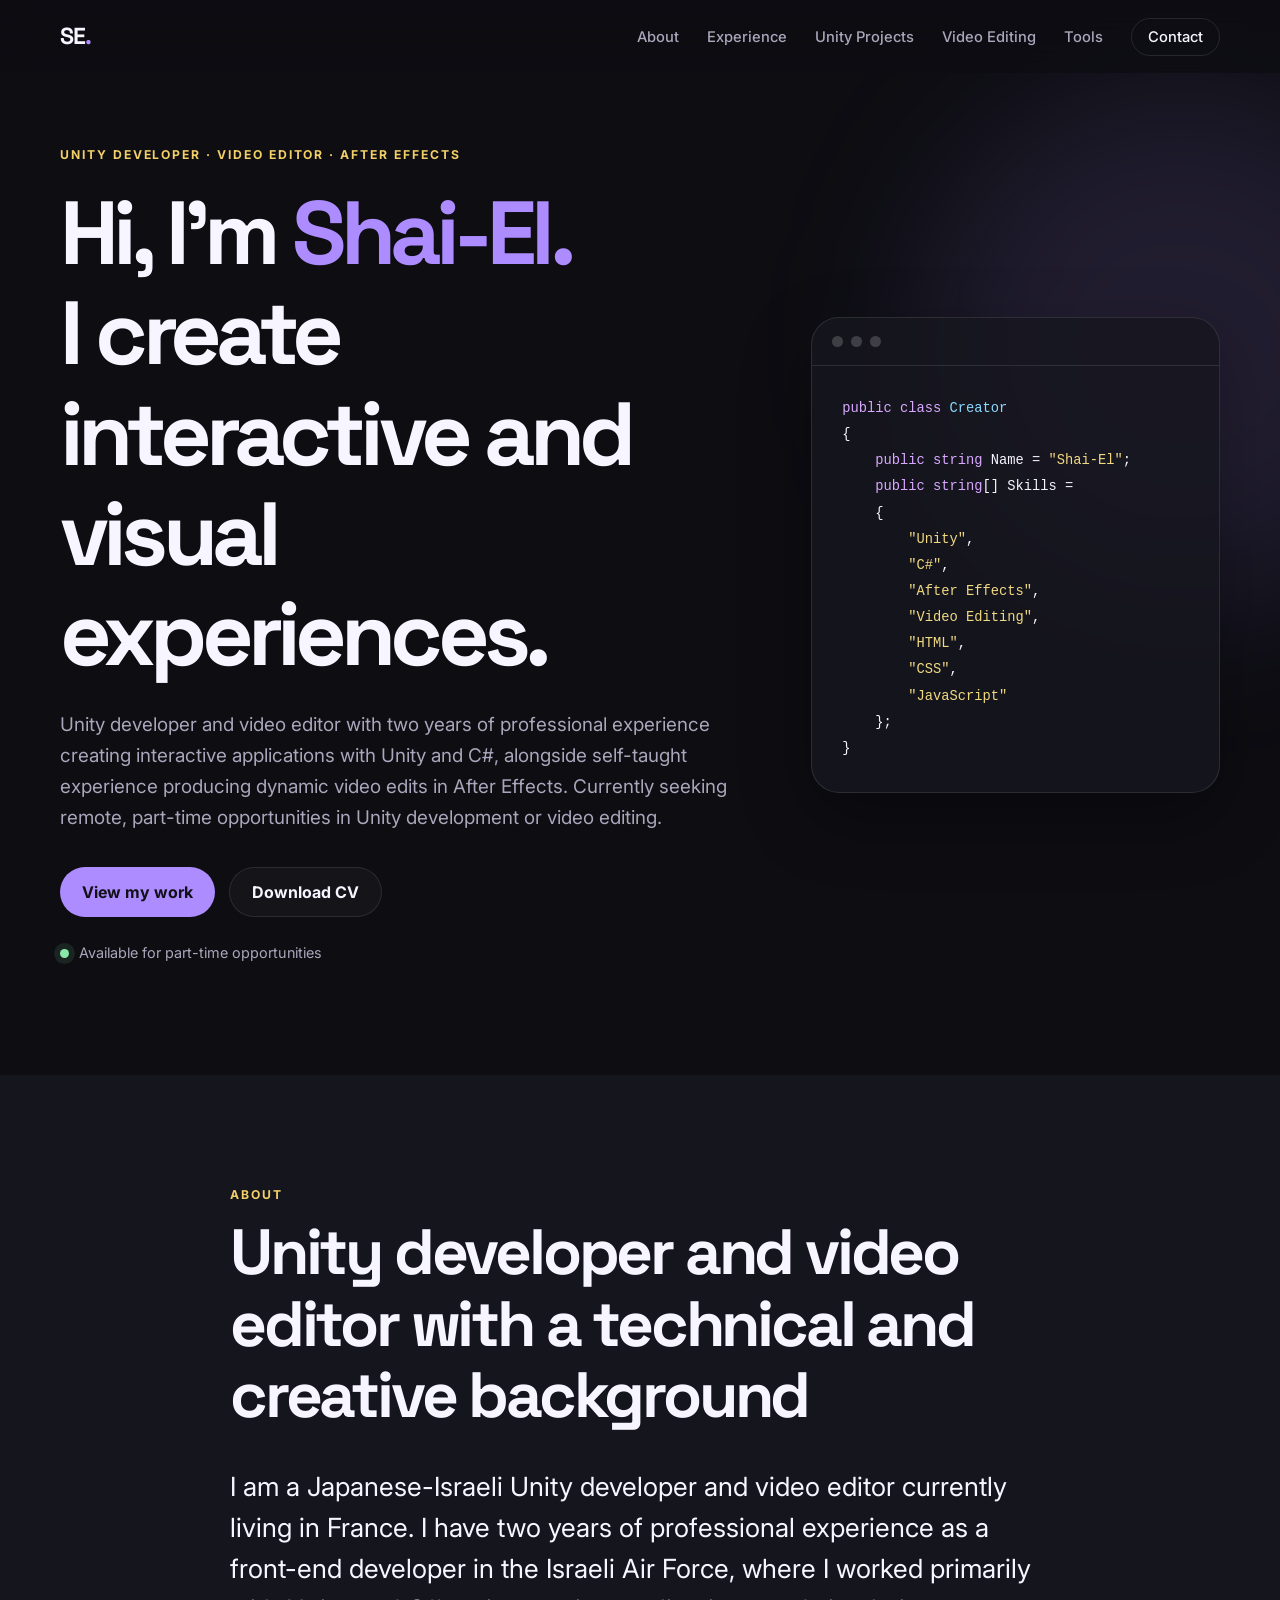
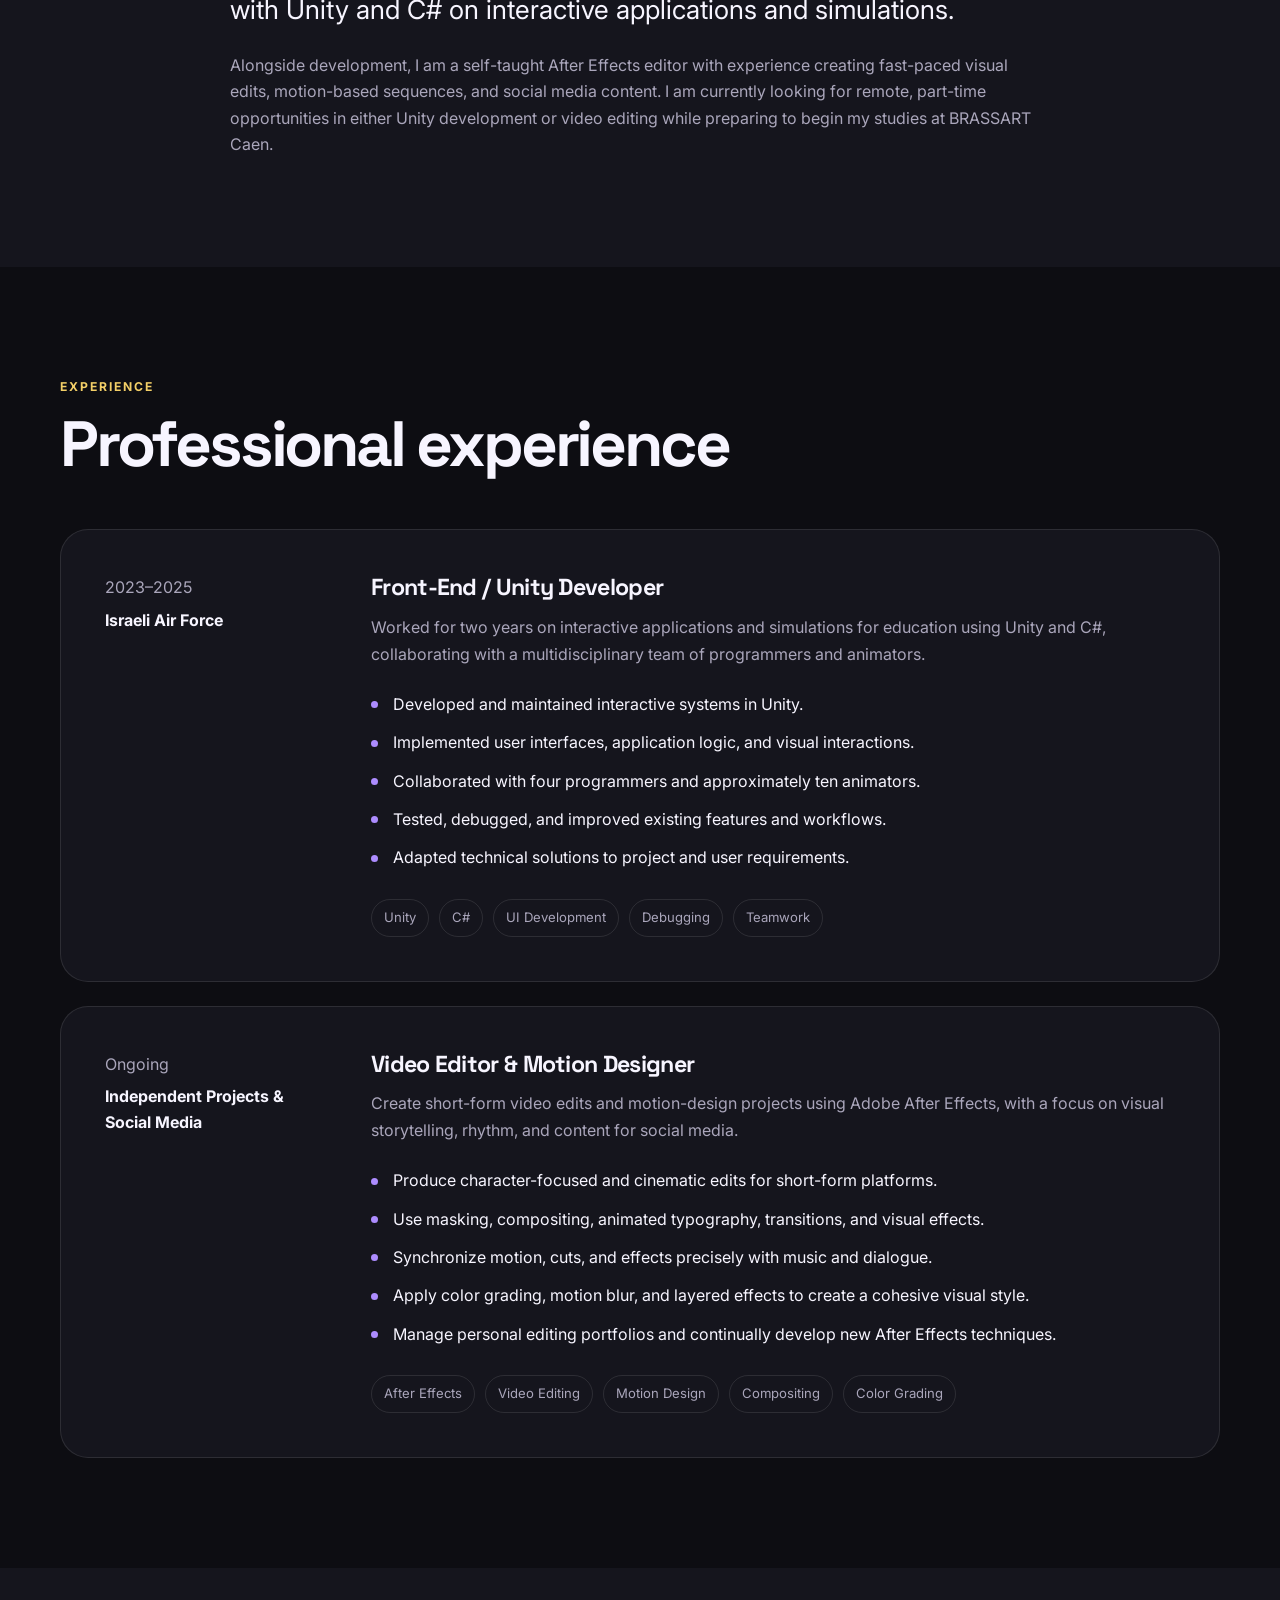
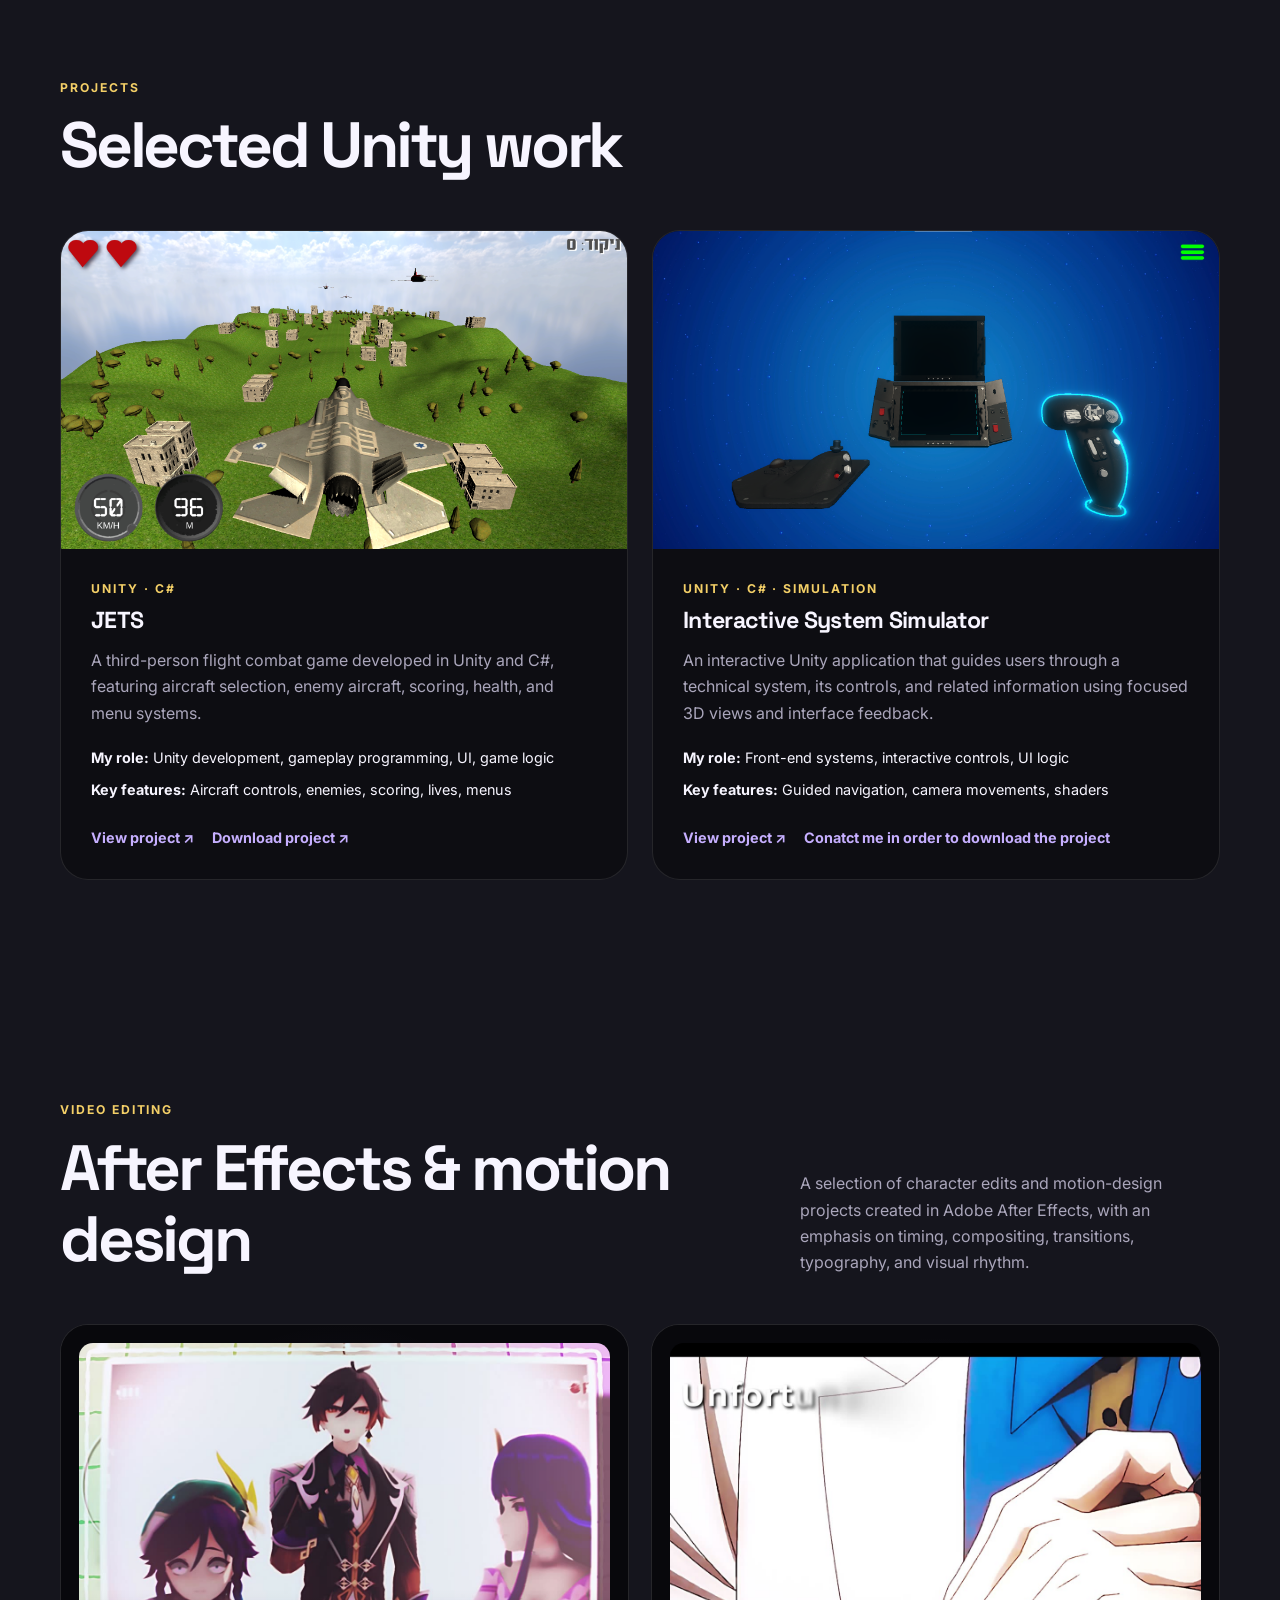
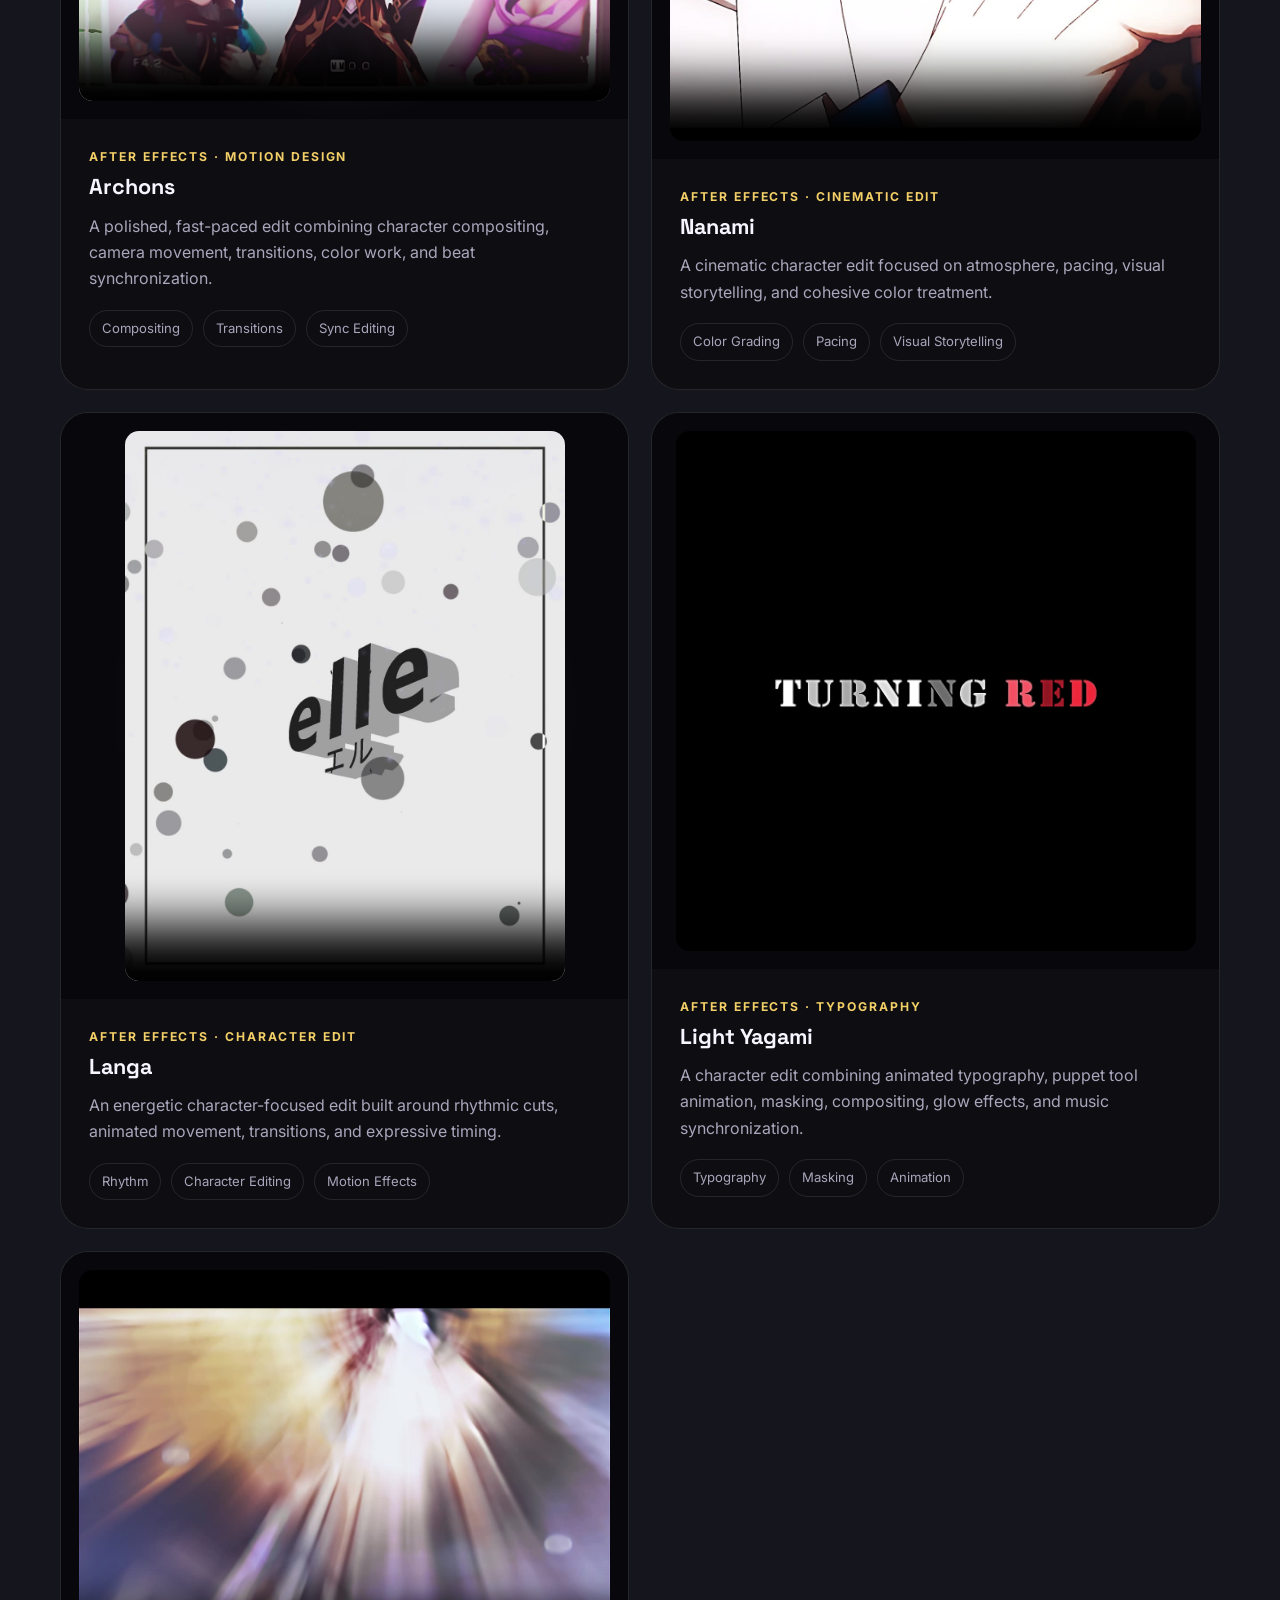
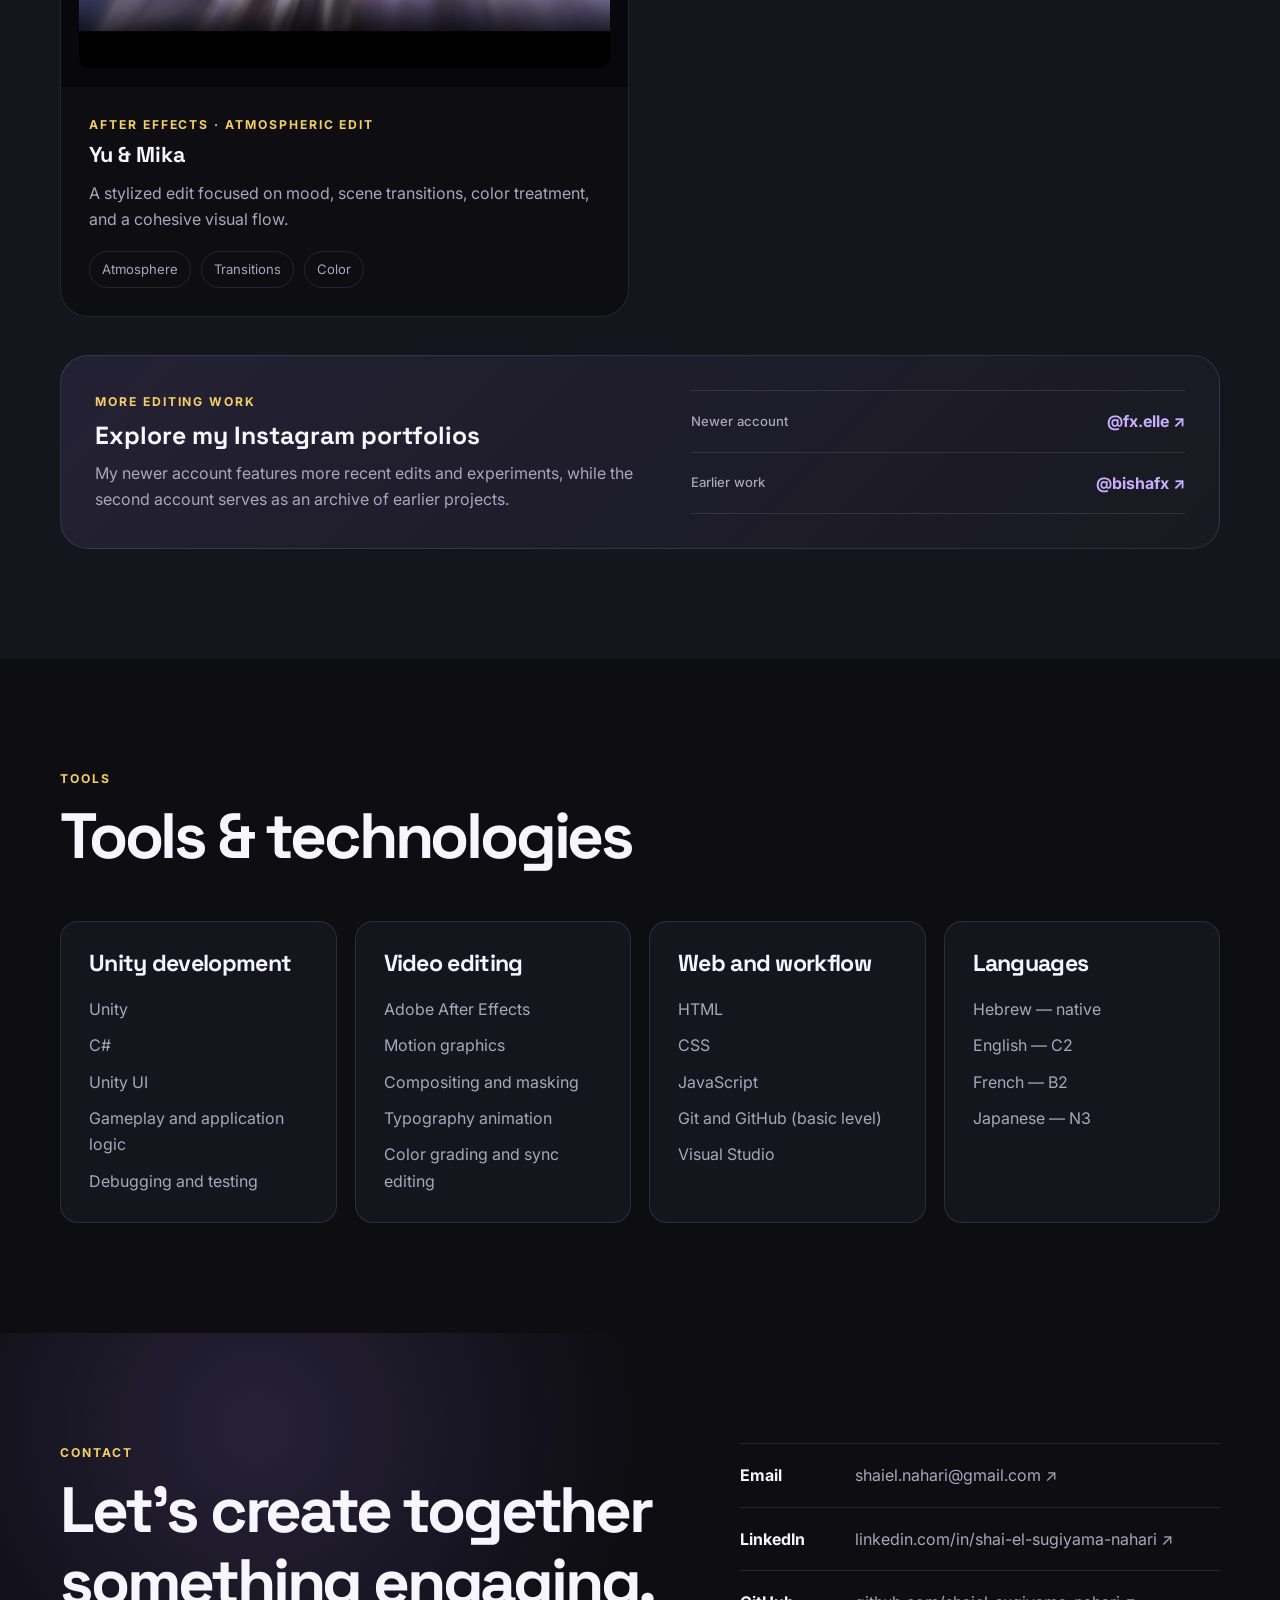
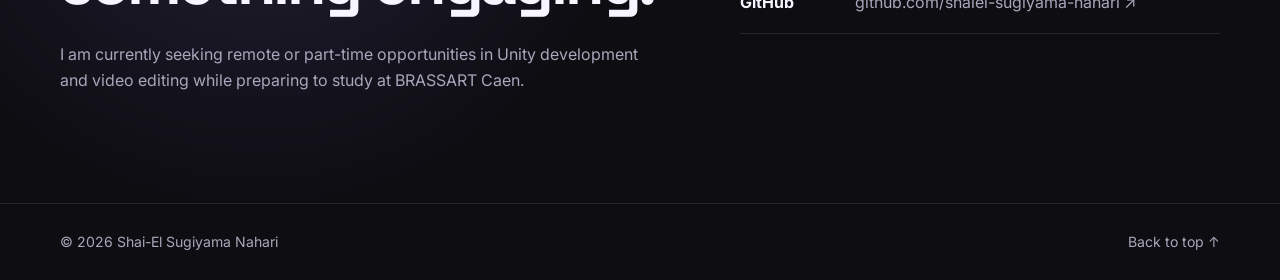
==== index.html @ b68bcffe "Fix simulator image path" ====
<!DOCTYPE html>
<html lang="en">
<head>
  <meta charset="UTF-8" />
  <meta name="viewport" content="width=device-width, initial-scale=1.0" />
  <meta
    name="description"
    content="Portfolio of Shai-El Sugiyama Nahari, a Unity developer and video editor creating interactive and visual digital experiences."
  />
  <title>Shai-El Sugiyama Nahari | Unity Developer & Video Editor</title>
  <link rel="preconnect" href="https://fonts.googleapis.com" />
  <link rel="preconnect" href="https://fonts.gstatic.com" crossorigin />
  <link
    href="https://fonts.googleapis.com/css2?family=Inter:wght@400;500;600;700&family=Space+Grotesk:wght@500;600;700&display=swap"
    rel="stylesheet"
  />
  <link rel="stylesheet" href="css/style.css" />
  <script defer src="js/script.js"></script>
</head>

<body>
  <header class="site-header">
    <nav class="navbar container" aria-label="Main navigation">
      <a class="logo" href="#home">SE<span>.</span></a>

      <button
        class="menu-toggle"
        type="button"
        aria-expanded="false"
        aria-controls="main-menu"
        aria-label="Open navigation menu"
      >
        <span></span>
        <span></span>
        <span></span>
      </button>

      <ul class="nav-links" id="main-menu">
        <li><a href="#about">About</a></li>
        <li><a href="#experience">Experience</a></li>
        <li><a href="#projects">Unity Projects</a></li>
        <li><a href="#video-editing">Video Editing</a></li>
        <li><a href="#skills">Tools</a></li>
        <li><a href="#contact" class="nav-cta">Contact</a></li>
      </ul>
    </nav>
  </header>

  <main>
    <section class="hero section" id="home">
      <div class="container hero-layout">
        <div class="hero-copy reveal">
          <p class="eyebrow">Unity Developer · Video Editor · After Effects</p>
          <h1>Hi, I’m <span>Shai-El.</span><br />I create interactive and visual experiences.</h1>
          <p class="hero-description">
            Unity developer and video editor with two years of professional experience creating
            interactive applications with Unity and C#, alongside self-taught experience producing
            dynamic video edits in After Effects. Currently seeking remote, part-time opportunities
            in Unity development or video editing.
          </p>

          <div class="hero-actions">
            <a class="button button-primary" href="#projects">View my work</a>
            <a class="button button-secondary" href="assets/documents/Shai-El_Sugiyama_Nahari_CV_Hybrid_Final (1).pdf" download>
              Download CV
            </a>
          </div>

          <div class="availability">
            <span class="availability-dot" aria-hidden="true"></span>
            Available for part-time opportunities
          </div>
        </div>

        <aside class="hero-card reveal" aria-label="Professional summary">
          <div class="code-window">
            <div class="window-bar">
              <span></span><span></span><span></span>
            </div>
            <pre><code><span class="code-keyword">public class</span> <span class="code-type">Creator</span>
{
    <span class="code-keyword">public string</span> Name = <span class="code-string">"Shai-El"</span>;
    <span class="code-keyword">public string</span>[] Skills =
    {
        <span class="code-string">"Unity"</span>,
        <span class="code-string">"C#"</span>,
        <span class="code-string">"After Effects"</span>,
        <span class="code-string">"Video Editing"</span>,
        <span class="code-string">"HTML"</span>,
        <span class="code-string">"CSS"</span>,
        <span class="code-string">"JavaScript"</span>
    };
}</code></pre>
          </div>
        </aside>
      </div>
    </section>

    <section class="section section-muted" id="about">
      <div class="container narrow reveal">
        <p class="section-label">About</p>
        <h2>Unity developer and video editor with a technical and creative background</h2>
        <p class="large-copy">
          I am a Japanese-Israeli Unity developer and video editor currently living in France.
          I have two years of professional experience as a front-end developer in the Israeli Air Force,
          where I worked primarily with Unity and C# on interactive applications and simulations.
        </p>
        <p>
          Alongside development, I am a self-taught After Effects editor with experience creating
          fast-paced visual edits, motion-based sequences, and social media content. I am currently
          looking for remote, part-time opportunities in either Unity development or video editing
          while preparing to begin my studies at BRASSART Caen.
        </p>
      </div>
    </section>

    <section class="section" id="experience">
      <div class="container">
        <div class="section-heading reveal">
          <div>
            <p class="section-label">Experience</p>
            <h2>Professional experience</h2>
          </div>
        </div>

        <article class="experience-card reveal">
          <div class="experience-meta">
            <p class="experience-date">2023–2025</p>
            <p class="experience-company">Israeli Air Force</p>
          </div>

          <div class="experience-content">
            <h3>Front-End / Unity Developer</h3>
            <p>
              Worked for two years on interactive applications and simulations for education using Unity and C#,
              collaborating with a multidisciplinary team of programmers and animators.
            </p>
            <ul class="feature-list">
              <li>Developed and maintained interactive systems in Unity.</li>
              <li>Implemented user interfaces, application logic, and visual interactions.</li>
              <li>Collaborated with four programmers and approximately ten animators.</li>
              <li>Tested, debugged, and improved existing features and workflows.</li>
              <li>Adapted technical solutions to project and user requirements.</li>
            </ul>

            <div class="tag-list" aria-label="Technologies used">
              <span>Unity</span>
              <span>C#</span>
              <span>UI Development</span>
              <span>Debugging</span>
              <span>Teamwork</span>
            </div>
          </div>
        </article>

        <article class="experience-card reveal">
          <div class="experience-meta">
            <p class="experience-date">Ongoing</p>
            <p class="experience-company">Independent Projects &amp; Social Media</p>
          </div>

          <div class="experience-content">
            <h3>Video Editor &amp; Motion Designer</h3>
            <p>
              Create short-form video edits and motion-design projects using Adobe After Effects,
              with a focus on visual storytelling, rhythm, and content for social media.
            </p>
            <ul class="feature-list">
              <li>Produce character-focused and cinematic edits for short-form platforms.</li>
              <li>Use masking, compositing, animated typography, transitions, and visual effects.</li>
              <li>Synchronize motion, cuts, and effects precisely with music and dialogue.</li>
              <li>Apply color grading, motion blur, and layered effects to create a cohesive visual style.</li>
              <li>Manage personal editing portfolios and continually develop new After Effects techniques.</li>
            </ul>

            <div class="tag-list" aria-label="Video editing tools and skills">
              <span>After Effects</span>
              <span>Video Editing</span>
              <span>Motion Design</span>
              <span>Compositing</span>
              <span>Color Grading</span>
            </div>
          </div>
        </article>
      </div>
    </section>

    <section class="section section-muted" id="projects">
      <div class="container">
        <div class="section-heading reveal">
          <div>
            <p class="section-label">Projects</p>
            <h2>Selected Unity work</h2>
          </div>
        </div>

        <div class="projects-grid">
          <article class="project-card reveal">
            <div class="project-media">
              <img src="assets/images/jets/jets-gameplay-main.png" alt="Gameplay screenshot from JETS" />
            </div>
            <div class="project-body">
              <p class="project-type">Unity · C#</p>
              <h3>JETS</h3>
              <p>
                A third-person flight combat game developed in Unity and C#, featuring aircraft
                selection, enemy aircraft, scoring, health, and menu systems.
              </p>
              <div class="project-details">
                <p><strong>My role:</strong> Unity development, gameplay programming, UI, game logic</p>
                <p><strong>Key features:</strong> Aircraft controls, enemies, scoring, lives, menus</p>
              </div>
              <div class="project-links">
                <a href="projects/jets.html">View project ↗</a>
                <a href="https://drive.google.com/file/d/1TPZ--THmNQJYBFf-lvbQN_gv7asHUV36/view?usp=sharing" aria-label="Download JETS build">Download project ↗</a>
              </div>
            </div>
          </article>

          <article class="project-card reveal">
            <div class="project-media">
              <img
                src="assets/images/interactive-system-simulator/simulator-main-screen.png"
                alt="Interactive System Simulator interface"
              />
            </div>
            <div class="project-body">
              <p class="project-type">Unity · C# · Simulation</p>
              <h3>Interactive System Simulator</h3>
              <p>
                An interactive Unity application that guides users through a technical system,
                its controls, and related information using focused 3D views and interface feedback.
              </p>
              <div class="project-details">
                <p><strong>My role:</strong> Front-end systems, interactive controls, UI logic</p>
                <p><strong>Key features:</strong> Guided navigation, camera movements, shaders</p>
              </div>
              <div class="project-links">
                <a href="projects/interactive-system-simulator.html">View project ↗</a>
                <a>Conatct me in order to download the project</a>
              </div>
            </div>
          </article>

          <!--
          <article class="project-card reveal">
            <div class="project-media placeholder-media">
              <div>
                <span>03</span>
                <p>Add a project screenshot or GIF here</p>
                <small>Recommended: 1600 × 900 px</small>
              </div>
            </div>
            <div class="project-body">
              <p class="project-type">Personal Project</p>
              <h3>Your Next Unity Project</h3>
              <p>
                Use this card for a personal game, prototype, game jam project, tool, or technical
                experiment that demonstrates your current abilities.
              </p>
              <div class="project-details">
                <p><strong>My role:</strong> Add your responsibilities</p>
                <p><strong>Key features:</strong> Add the most important technical features</p>
              </div>
              <div class="project-links">
                <a href="#">Live demo ↗</a>
                <a href="#">GitHub ↗</a>
              </div>
            </div>
          </article>

          <article class="project-card project-card-add reveal">
            <div>
              <span class="plus-icon">+</span>
              <h3>Add another project</h3>
              <p>
                Duplicate one of the project cards in <code>index.html</code> whenever you need
                another project.
              </p>
            </div>
          </article>
          -->
        </div>
      </div>
    </section>


    <section class="section section-muted" id="video-editing">
      <div class="container">
        <div class="section-heading reveal">
          <div>
            <p class="section-label">Video editing</p>
            <h2>After Effects & motion design</h2>
          </div>
          <p>
            A selection of character edits and motion-design projects created in Adobe After Effects,
            with an emphasis on timing, compositing, transitions, typography, and visual rhythm.
          </p>
        </div>

        <div class="video-projects-grid video-projects-featured">
          <article class="video-project-card video-project-card-featured reveal">
            <div class="video-project-media">
              <video controls preload="metadata" poster="assets/images/video-editing/archons.jpg" data-native-ratio="40 / 27">
                <source src="assets/videos/archons.mp4" type="video/mp4" />
              </video>
            </div>
            <div class="video-project-content">
              <p class="project-type">After Effects · Motion Design</p>
              <h3>Archons</h3>
              <p>A polished, fast-paced edit combining character compositing, camera movement, transitions, color work, and beat synchronization.</p>
              <div class="tag-list"><span>Compositing</span><span>Transitions</span><span>Sync Editing</span></div>
            </div>
          </article>

          <article class="video-project-card video-project-card-featured reveal">
            <div class="video-project-media">
              <video controls preload="metadata" poster="assets/images/video-editing/nanami.jpg" data-native-ratio="4 / 3">
                <source src="assets/videos/nanami.mp4" type="video/mp4" />
              </video>
            </div>
            <div class="video-project-content">
              <p class="project-type">After Effects · Cinematic Edit</p>
              <h3>Nanami</h3>
              <p>A cinematic character edit focused on atmosphere, pacing, visual storytelling, and cohesive color treatment.</p>
              <div class="tag-list"><span>Color Grading</span><span>Pacing</span><span>Visual Storytelling</span></div>
            </div>
          </article>

          <article class="video-project-card video-project-card-featured reveal">
            <div class="video-project-media">
              <video controls preload="metadata" poster="assets/images/video-editing/langa.jpg" data-native-ratio="4 / 5">
                <source src="assets/videos/langa.m4v" type="video/mp4" />
              </video>
            </div>
            <div class="video-project-content">
              <p class="project-type">After Effects · Character Edit</p>
              <h3>Langa</h3>
              <p>An energetic character-focused edit built around rhythmic cuts, animated movement, transitions, and expressive timing.</p>
              <div class="tag-list"><span>Rhythm</span><span>Character Editing</span><span>Motion Effects</span></div>
            </div>
          </article>

          <article class="video-project-card reveal">
            <div class="video-project-media">
              <video controls preload="metadata" poster="assets/images/video-editing/light-yagami.jpg" data-native-ratio="1 / 1">
                <source src="assets/videos/light-yagami.mp4" type="video/mp4" />
              </video>
            </div>
            <div class="video-project-content">
              <p class="project-type">After Effects · Typography</p>
              <h3>Light Yagami</h3>
              <p>A character edit combining animated typography, puppet tool animation, masking, compositing, glow effects, and music synchronization.</p>
              <div class="tag-list"><span>Typography</span><span>Masking</span><span>Animation</span></div>
            </div>
          </article>

          <article class="video-project-card reveal">
            <div class="video-project-media">
              <video controls preload="metadata" poster="assets/images/video-editing/fenali.jpg" data-native-ratio="4 / 3">
                <source src="assets/videos/fenali.mp4" type="video/mp4" />
              </video>
            </div>
            <div class="video-project-content">
              <p class="project-type">After Effects · Atmospheric Edit</p>
              <h3>Yu & Mika</h3>
              <p>A stylized edit focused on mood, scene transitions, color treatment, and a cohesive visual flow.</p>
              <div class="tag-list"><span>Atmosphere</span><span>Transitions</span><span>Color</span></div>
            </div>
          </article>
        </div>

        <div class="instagram-panel reveal">
          <div>
            <p class="section-label">More editing work</p>
            <h3>Explore my Instagram portfolios</h3>
            <p>My newer account features more recent edits and experiments, while the second account serves as an archive of earlier projects.</p>
          </div>
          <div class="instagram-links">
            <a href="https://www.instagram.com/fx.elle/" target="_blank" rel="noreferrer">
              <span>Newer account</span>
              @fx.elle ↗
            </a>
            <a href="https://www.instagram.com/bishafx/" target="_blank" rel="noreferrer">
              <span>Earlier work</span>
              @bishafx ↗
            </a>
          </div>
        </div>
      </div>
    </section>

    <section class="section" id="skills">
      <div class="container">
        <div class="section-heading reveal">
          <div>
            <p class="section-label">Tools</p>
            <h2>Tools & technologies</h2>
          </div>
        </div>

        <div class="skills-grid">
          <article class="skill-card reveal">
            <h3>Unity development</h3>
            <ul>
              <li>Unity</li>
              <li>C#</li>
              <li>Unity UI</li>
              <li>Gameplay and application logic</li>
              <li>Debugging and testing</li>
            </ul>
          </article>

          <article class="skill-card reveal">
            <h3>Video editing</h3>
            <ul>
              <li>Adobe After Effects</li>
              <li>Motion graphics</li>
              <li>Compositing and masking</li>
              <li>Typography animation</li>
              <li>Color grading and sync editing</li>
            </ul>
          </article>

          <article class="skill-card reveal">
            <h3>Web and workflow</h3>
            <ul>
              <li>HTML</li>
              <li>CSS</li>
              <li>JavaScript</li>
              <li>Git and GitHub (basic level)</li>
              <li>Visual Studio</li>
            </ul>
          </article>

          <article class="skill-card reveal">
            <h3>Languages</h3>
            <ul>
              <li>Hebrew — native</li>
              <li>English — C2</li>
              <li>French — B2</li>
              <li>Japanese — N3</li>
            </ul>
          </article>
        </div>
      </div>
    </section>

    <section class="section contact-section" id="contact">
      <div class="container contact-layout reveal">
        <div>
          <p class="section-label">Contact</p>
          <h2>Let’s create together something engaging.</h2>
          <p>
            I am currently seeking remote or part-time opportunities in Unity development and video editing while preparing to study at BRASSART Caen.
          </p>
        </div>

        <div class="contact-links">
          <a href="mailto:shaiel.nahari@gmail.com">
            <span>Email</span>
            shaiel.nahari@gmail.com ↗
          </a>
          <a href="https://www.linkedin.com/in/shai-el-sugiyama-nahari/" target="_blank" rel="noreferrer">
            <span>LinkedIn</span>
            linkedin.com/in/shai-el-sugiyama-nahari ↗
          </a>
          <a href="https://github.com/shaiel-sugiyama-nahari" target="_blank" rel="noreferrer">
            <span>GitHub</span>
            github.com/shaiel-sugiyama-nahari ↗
          </a>
        </div>
      </div>
    </section>
  </main>

  <footer class="site-footer">
    <div class="container footer-content">
      <p>© <span id="current-year"></span> Shai-El Sugiyama Nahari</p>
      <a href="#home">Back to top ↑</a>
    </div>
  </footer>
</body>
</html>
---- css/style.css ----
:root {
  --background: #0d0d12;
  --surface: #15151d;
  --surface-light: #1c1c27;
  --text: #f7f5ff;
  --text-muted: #aaa6bb;
  --primary: #ad8cff;
  --primary-bright: #c6afff;
  --accent: #f3cf67;
  --border: rgba(255, 255, 255, 0.1);
  --shadow: 0 24px 70px rgba(0, 0, 0, 0.28);
  --radius-large: 28px;
  --radius-medium: 18px;
  --container: 1160px;
}

* {
  box-sizing: border-box;
  margin: 0;
  padding: 0;
}

html {
  scroll-behavior: smooth;
}

body {
  background: var(--background);
  color: var(--text);
  font-family: "Inter", sans-serif;
  line-height: 1.65;
  overflow-x: hidden;
}

body.menu-open {
  overflow: hidden;
}

a {
  color: inherit;
  text-decoration: none;
}

ul {
  list-style: none;
}

button {
  font: inherit;
}

.container {
  width: min(calc(100% - 40px), var(--container));
  margin-inline: auto;
}

.narrow {
  max-width: 820px;
}

.section {
  padding: 110px 0;
  scroll-margin-top: 72px;
}

.section-muted {
  background: var(--surface);
}

.site-header {
  position: fixed;
  inset: 0 0 auto;
  z-index: 1000;
  border-bottom: 1px solid transparent;
  background: rgba(13, 13, 18, 0.72);
  backdrop-filter: blur(18px);
  transition: border-color 180ms ease, background 180ms ease;
}

.site-header.scrolled {
  border-color: var(--border);
  background: rgba(13, 13, 18, 0.92);
}

.navbar {
  min-height: 72px;
  display: flex;
  align-items: center;
  justify-content: space-between;
}

.logo {
  font-family: "Space Grotesk", sans-serif;
  font-size: 1.45rem;
  font-weight: 700;
  letter-spacing: -0.05em;
}

.logo span,
.hero h1 span {
  color: var(--primary);
}

.nav-links {
  display: flex;
  align-items: center;
  gap: 28px;
}

.nav-links a {
  color: var(--text-muted);
  font-size: 0.92rem;
  font-weight: 500;
  transition: color 160ms ease;
}

.nav-links a:hover,
.nav-links a:focus-visible {
  color: var(--text);
}

.nav-links .nav-cta {
  padding: 9px 16px;
  border: 1px solid var(--border);
  border-radius: 999px;
  color: var(--text);
}

.menu-toggle {
  display: none;
  width: 44px;
  height: 44px;
  border: 0;
  background: transparent;
  cursor: pointer;
}

.menu-toggle span {
  display: block;
  width: 24px;
  height: 2px;
  margin: 5px auto;
  background: var(--text);
  transition: transform 180ms ease, opacity 180ms ease;
}

.hero {
  min-height: 100vh;
  display: grid;
  align-items: center;
  padding-top: 145px;
  position: relative;
  isolation: isolate;
}

.hero::before {
  content: "";
  position: absolute;
  z-index: -1;
  width: 520px;
  height: 520px;
  border-radius: 50%;
  top: 8%;
  right: -160px;
  background: rgba(173, 140, 255, 0.13);
  filter: blur(80px);
}

.hero-layout {
  display: grid;
  grid-template-columns: minmax(0, 1.25fr) minmax(350px, 0.75fr);
  gap: 70px;
  align-items: center;
}

.eyebrow,
.section-label,
.project-type {
  color: var(--accent);
  font-size: 0.76rem;
  font-weight: 700;
  letter-spacing: 0.16em;
  text-transform: uppercase;
}

.hero h1,
h2,
h3 {
  font-family: "Space Grotesk", sans-serif;
  line-height: 1.12;
}

.hero h1 {
  max-width: 780px;
  margin: 18px 0 24px;
  font-size: clamp(3rem, 7vw, 6.3rem);
  letter-spacing: -0.065em;
}

.hero-description {
  max-width: 720px;
  color: var(--text-muted);
  font-size: clamp(1rem, 2vw, 1.18rem);
}

.hero-actions {
  display: flex;
  flex-wrap: wrap;
  gap: 14px;
  margin-top: 34px;
}

.button {
  display: inline-flex;
  align-items: center;
  justify-content: center;
  min-height: 50px;
  padding: 0 22px;
  border-radius: 999px;
  font-weight: 700;
  transition: transform 160ms ease, background 160ms ease, border-color 160ms ease;
}

.button:hover {
  transform: translateY(-2px);
}

.button-primary {
  background: var(--primary);
  color: #111018;
}

.button-primary:hover {
  background: var(--primary-bright);
}

.button-secondary {
  border: 1px solid var(--border);
  background: rgba(255, 255, 255, 0.03);
}

.button-secondary:hover {
  border-color: rgba(255, 255, 255, 0.24);
}

.availability {
  display: flex;
  align-items: center;
  gap: 10px;
  margin-top: 24px;
  color: var(--text-muted);
  font-size: 0.9rem;
}

.availability-dot {
  width: 9px;
  height: 9px;
  border-radius: 50%;
  background: #8ae8aa;
  box-shadow: 0 0 0 6px rgba(138, 232, 170, 0.1);
}

.hero-card {
  min-width: 0;
}

.code-window {
  overflow: hidden;
  border: 1px solid var(--border);
  border-radius: var(--radius-large);
  background: rgba(22, 22, 31, 0.82);
  box-shadow: var(--shadow);
}

.window-bar {
  display: flex;
  gap: 8px;
  padding: 18px 20px;
  border-bottom: 1px solid var(--border);
}

.window-bar span {
  width: 11px;
  height: 11px;
  border-radius: 50%;
  background: rgba(255, 255, 255, 0.18);
}

.code-window pre {
  overflow-x: auto;
  padding: 30px;
  font-size: 0.86rem;
  line-height: 1.9;
}

.code-keyword { color: #d9a8ff; }
.code-type { color: #8bd9ff; }
.code-string { color: #f1d981; }
.code-number { color: #a1e8b7; }

h2 {
  max-width: 760px;
  margin-top: 12px;
  font-size: clamp(2.2rem, 5vw, 4rem);
  letter-spacing: -0.05em;
}

.large-copy {
  margin-top: 34px;
  color: var(--text);
  font-size: clamp(1.25rem, 2.4vw, 1.65rem);
  line-height: 1.55;
}

.narrow > p:last-child {
  margin-top: 22px;
  color: var(--text-muted);
}

.section-heading {
  display: flex;
  align-items: end;
  justify-content: space-between;
  gap: 30px;
  margin-bottom: 48px;
}

.section-heading > p {
  max-width: 420px;
  color: var(--text-muted);
}

.experience-card {
  display: grid;
  grid-template-columns: 220px 1fr;
  gap: 46px;
  padding: 44px;
  border: 1px solid var(--border);
  border-radius: var(--radius-large);
  background: var(--surface);
}

.experience-date,
.experience-company {
  color: var(--text-muted);
}

.experience-company {
  margin-top: 6px;
  color: var(--text);
  font-weight: 700;
}

.experience-content h3,
.project-body h3,
.skill-card h3 {
  font-size: 1.45rem;
  letter-spacing: -0.03em;
}

.experience-content > p {
  margin-top: 14px;
  color: var(--text-muted);
}

.feature-list {
  display: grid;
  gap: 12px;
  margin-top: 24px;
}

.feature-list li {
  position: relative;
  padding-left: 22px;
}

.feature-list li::before {
  content: "";
  position: absolute;
  width: 7px;
  height: 7px;
  border-radius: 50%;
  top: 0.65em;
  left: 0;
  background: var(--primary);
}

.tag-list {
  display: flex;
  flex-wrap: wrap;
  gap: 10px;
  margin-top: 28px;
}

.tag-list span {
  padding: 7px 12px;
  border: 1px solid var(--border);
  border-radius: 999px;
  color: var(--text-muted);
  font-size: 0.82rem;
}

.projects-grid {
  display: grid;
  grid-template-columns: repeat(2, minmax(0, 1fr));
  gap: 24px;
}

.project-card {
  overflow: hidden;
  border: 1px solid var(--border);
  border-radius: var(--radius-large);
  background: var(--background);
  transition: transform 180ms ease, border-color 180ms ease;
}

.project-card:hover {
  transform: translateY(-5px);
  border-color: rgba(173, 140, 255, 0.45);
}

.project-media {
  aspect-ratio: 16 / 9;
  overflow: hidden;
  background: var(--surface-light);
}

.project-media img,
.project-media video {
  width: 100%;
  height: 100%;
  object-fit: cover;
}

.placeholder-media {
  display: grid;
  place-items: center;
  padding: 24px;
  background:
    linear-gradient(135deg, rgba(173, 140, 255, 0.1), transparent),
    repeating-linear-gradient(
      45deg,
      rgba(255, 255, 255, 0.025),
      rgba(255, 255, 255, 0.025) 12px,
      transparent 12px,
      transparent 24px
    );
  text-align: center;
}

.placeholder-media span {
  display: block;
  color: var(--primary);
  font-family: "Space Grotesk", sans-serif;
  font-size: 2rem;
  font-weight: 700;
}

.placeholder-media p {
  margin-top: 8px;
  font-weight: 700;
}

.placeholder-media small {
  color: var(--text-muted);
}

.project-body {
  padding: 30px;
}

.project-body h3 {
  margin-top: 8px;
}

.project-body > p:not(.project-type) {
  margin-top: 14px;
  color: var(--text-muted);
}

.project-details {
  display: grid;
  gap: 8px;
  margin-top: 20px;
  font-size: 0.9rem;
}

.project-details strong {
  color: var(--text);
}

.project-links {
  display: flex;
  flex-wrap: wrap;
  gap: 18px;
  margin-top: 24px;
}

.project-links a {
  color: var(--primary-bright);
  font-weight: 700;
  font-size: 0.9rem;
}

.project-card-add {
  min-height: 340px;
  display: grid;
  place-items: center;
  padding: 36px;
  text-align: center;
  border-style: dashed;
  color: var(--text-muted);
}

.project-card-add .plus-icon {
  display: grid;
  place-items: center;
  width: 52px;
  height: 52px;
  margin: 0 auto 18px;
  border: 1px solid var(--border);
  border-radius: 50%;
  color: var(--primary);
  font-size: 1.8rem;
}

.project-card-add h3 {
  color: var(--text);
}

.project-card-add p {
  margin-top: 12px;
}

.project-card-add code {
  color: var(--accent);
}

.skills-grid {
  display: grid;
  grid-template-columns: repeat(4, minmax(0, 1fr));
  gap: 18px;
  margin-top: 46px;
}

.skill-card {
  padding: 28px;
  border: 1px solid var(--border);
  border-radius: var(--radius-medium);
  background: var(--surface);
}

.skill-card ul {
  display: grid;
  gap: 10px;
  margin-top: 20px;
  color: var(--text-muted);
}

.creative-grid {
  display: grid;
  grid-template-columns: repeat(3, 1fr);
  gap: 20px;
}

.creative-placeholder {
  min-height: 300px;
  display: grid;
  place-items: center;
  padding: 24px;
  border: 1px dashed var(--border);
  border-radius: var(--radius-medium);
  background: var(--background);
  color: var(--text-muted);
  text-align: center;
}

.contact-section {
  background:
    radial-gradient(circle at 20% 20%, rgba(173, 140, 255, 0.16), transparent 35%),
    var(--background);
}

.contact-layout {
  display: grid;
  grid-template-columns: 1fr 0.8fr;
  gap: 80px;
  align-items: start;
}

.contact-layout > div:first-child p:last-child {
  max-width: 600px;
  margin-top: 22px;
  color: var(--text-muted);
}

.contact-links {
  display: grid;
  border-top: 1px solid var(--border);
}

.contact-links a {
  display: grid;
  grid-template-columns: 95px 1fr;
  gap: 20px;
  padding: 18px 0;
  border-bottom: 1px solid var(--border);
  color: var(--text-muted);
  transition: color 160ms ease, padding-left 160ms ease;
}

.contact-links a:hover {
  padding-left: 8px;
  color: var(--text);
}

.contact-links span {
  color: var(--text);
  font-weight: 700;
}

.site-footer {
  padding: 26px 0;
  border-top: 1px solid var(--border);
  color: var(--text-muted);
  font-size: 0.88rem;
}

.footer-content {
  display: flex;
  justify-content: space-between;
  gap: 20px;
}

.reveal {
  opacity: 0;
  transform: translateY(22px);
  transition: opacity 650ms ease, transform 650ms ease;
}

.reveal.visible {
  opacity: 1;
  transform: translateY(0);
}

@media (prefers-reduced-motion: reduce) {
  html {
    scroll-behavior: auto;
  }

  .reveal {
    opacity: 1;
    transform: none;
    transition: none;
  }

  * {
    animation-duration: 0.01ms !important;
    animation-iteration-count: 1 !important;
  }
}

@media (max-width: 980px) {
  .hero-layout,
  .contact-layout {
    grid-template-columns: 1fr;
  }

  .hero-card {
    max-width: 620px;
  }

  .skills-grid {
    grid-template-columns: repeat(2, 1fr);
  }

  .creative-grid {
    grid-template-columns: repeat(2, 1fr);
  }
}

@media (max-width: 760px) {
  .section {
    padding: 82px 0;
  }

  .menu-toggle {
    display: block;
    position: relative;
    z-index: 1001;
  }

  .menu-toggle[aria-expanded="true"] span:nth-child(1) {
    transform: translateY(7px) rotate(45deg);
  }

  .menu-toggle[aria-expanded="true"] span:nth-child(2) {
    opacity: 0;
  }

  .menu-toggle[aria-expanded="true"] span:nth-child(3) {
    transform: translateY(-7px) rotate(-45deg);
  }

  .nav-links {
    position: fixed;
    inset: 0;
    display: grid;
    align-content: center;
    justify-items: center;
    gap: 28px;
    background: rgba(13, 13, 18, 0.98);
    transform: translateX(100%);
    transition: transform 220ms ease;
  }

  .nav-links.open {
    transform: translateX(0);
  }

  .nav-links a {
    color: var(--text);
    font-size: 1.25rem;
  }

  .hero {
    padding-top: 110px;
  }

  .hero-layout {
    gap: 44px;
  }

  .hero h1 {
    font-size: clamp(3.1rem, 15vw, 4.8rem);
  }

  .section-heading {
    display: grid;
    align-items: start;
  }

  .experience-card {
    grid-template-columns: 1fr;
    gap: 22px;
    padding: 28px;
  }

  .projects-grid,
  .skills-grid,
  .creative-grid {
    grid-template-columns: 1fr;
  }

  .creative-placeholder {
    min-height: 230px;
  }
}

@media (max-width: 480px) {
  .container {
    width: min(calc(100% - 28px), var(--container));
  }

  .hero-actions {
    display: grid;
  }

  .button {
    width: 100%;
  }

  .code-window pre {
    padding: 22px;
    font-size: 0.73rem;
  }

  .project-body {
    padding: 24px;
  }

  .contact-links a {
    grid-template-columns: 1fr;
    gap: 2px;
  }

  .footer-content {
    display: grid;
  }
}


/* Video editing section */
.video-projects-grid {
  display: grid;
  grid-template-columns: repeat(3, minmax(0, 1fr));
  gap: 22px;
}

.video-project-card {
  overflow: hidden;
  border: 1px solid var(--border);
  border-radius: var(--radius-large);
  background: var(--background);
  transition: transform 180ms ease, border-color 180ms ease;
}

.video-project-card:hover {
  transform: translateY(-5px);
  border-color: rgba(173, 140, 255, 0.45);
}

.video-project-media {
  aspect-ratio: 16 / 9;
  overflow: hidden;
}

.video-project-media img,
.video-project-media video {
  width: 100%;
  height: 100%;
  object-fit: cover;
}

.video-placeholder {
  display: grid;
  place-items: center;
  padding: 24px;
  background:
    linear-gradient(135deg, rgba(173, 140, 255, 0.14), rgba(243, 207, 103, 0.05)),
    repeating-linear-gradient(45deg, rgba(255,255,255,.025), rgba(255,255,255,.025) 12px, transparent 12px, transparent 24px);
  text-align: center;
}

.video-placeholder span {
  display: block;
  color: var(--primary);
  font-family: "Space Grotesk", sans-serif;
  font-size: 2rem;
  font-weight: 700;
}

.video-placeholder p {
  margin-top: 8px;
  font-weight: 700;
}

.video-placeholder small {
  color: var(--text-muted);
}

.video-project-content {
  padding: 28px;
}

.video-project-content h3 {
  margin-top: 8px;
  font-size: 1.35rem;
}

.video-project-content > p:not(.project-type) {
  margin-top: 13px;
  color: var(--text-muted);
}

.video-project-link {
  display: inline-block;
  margin-top: 22px;
  color: var(--primary-bright);
  font-weight: 700;
  font-size: .9rem;
}

.instagram-panel {
  display: grid;
  grid-template-columns: 1fr .9fr;
  gap: 48px;
  align-items: center;
  margin-top: 38px;
  padding: 34px;
  border: 1px solid var(--border);
  border-radius: var(--radius-large);
  background: linear-gradient(135deg, rgba(173, 140, 255, .1), rgba(255,255,255,.02));
}

.instagram-panel h3 {
  margin-top: 10px;
  font-size: 1.55rem;
}

.instagram-panel p:last-child {
  margin-top: 10px;
  color: var(--text-muted);
}

.instagram-links {
  display: grid;
  border-top: 1px solid var(--border);
}

.instagram-links a {
  display: flex;
  align-items: center;
  justify-content: space-between;
  gap: 20px;
  padding: 17px 0;
  border-bottom: 1px solid var(--border);
  color: var(--primary-bright);
  font-weight: 700;
}

.instagram-links span {
  color: var(--text-muted);
  font-size: .82rem;
  font-weight: 500;
}

@media (max-width: 980px) {
  .video-projects-grid {
    grid-template-columns: repeat(2, minmax(0, 1fr));
  }
  .instagram-panel {
    grid-template-columns: 1fr;
  }
}

@media (max-width: 700px) {
  .video-projects-grid {
    grid-template-columns: 1fr;
  }
  .instagram-panel {
    padding: 26px;
  }
}

/* Expanded video-editing portfolio */
.video-projects-featured {
  grid-template-columns: repeat(6, minmax(0, 1fr));
}

.video-projects-featured .video-project-card {
  grid-column: span 3;
}

.video-projects-featured .video-project-card-featured {
  grid-column: span 2;
}

.video-project-media video {
  display: block;
  width: 100%;
  height: 100%;
  aspect-ratio: 16 / 10;
  object-fit: cover;
  background: #08080c;
}

.video-project-card-featured .video-project-media video {
  aspect-ratio: 4 / 5;
}

.video-project-content .tag-list {
  margin-top: 18px;
}

@media (max-width: 980px) {
  .video-projects-featured {
    grid-template-columns: repeat(2, minmax(0, 1fr));
  }

  .video-projects-featured .video-project-card,
  .video-projects-featured .video-project-card-featured {
    grid-column: auto;
  }

  .video-project-card-featured .video-project-media video {
    aspect-ratio: 16 / 10;
  }
}

@media (max-width: 700px) {
  .video-projects-featured {
    grid-template-columns: 1fr;
  }
}


/* Preserve each edit's original aspect ratio and avoid cropping. */
.video-project-media {
  display: grid;
  place-items: center;
  aspect-ratio: auto;
  min-height: 0;
  padding: 18px;
  background: radial-gradient(circle at center, rgba(173, 140, 255, 0.10), transparent 58%), #08080c;
}

.video-project-media video,
.video-project-card-featured .video-project-media video {
  display: block;
  width: 100%;
  height: auto;
  max-height: 680px;
  object-fit: contain;
  background: #08080c;
  border-radius: 14px;
}

.video-project-media video[data-native-ratio="40 / 27"] { aspect-ratio: 40 / 27; }
.video-project-media video[data-native-ratio="4 / 3"] { aspect-ratio: 4 / 3; }
.video-project-media video[data-native-ratio="4 / 5"] { width: min(100%, 440px); aspect-ratio: 4 / 5; }
.video-project-media video[data-native-ratio="1 / 1"] { width: min(100%, 520px); aspect-ratio: 1 / 1; }

.video-projects-featured .video-project-card,
.video-projects-featured .video-project-card-featured { grid-column: span 3; }

@media (max-width: 980px) {
  .video-project-media video,
  .video-project-card-featured .video-project-media video { max-height: 600px; }
}

@media (max-width: 700px) {
  .video-project-media { padding: 10px; }
  .video-project-media video,
  .video-project-card-featured .video-project-media video { max-height: 72vh; }
}

.experience-card + .experience-card {
  margin-top: 24px;
}

/* Mobile responsiveness refinements */
img,
video {
  max-width: 100%;
}

@media (max-width: 760px) {
  .navbar {
    min-height: 64px;
  }

  .site-header {
    padding-top: env(safe-area-inset-top);
  }

  .nav-links {
    padding: calc(80px + env(safe-area-inset-top)) 24px 40px;
    overflow-y: auto;
  }

  .hero {
    min-height: auto;
    padding-top: 112px;
    padding-bottom: 76px;
  }

  .hero::before {
    width: 340px;
    height: 340px;
    right: -190px;
  }

  .hero h1 {
    font-size: clamp(2.65rem, 13vw, 4rem);
    line-height: 1;
    letter-spacing: -0.055em;
  }

  .hero-description {
    font-size: 1rem;
  }

  .availability {
    align-items: flex-start;
  }

  .code-window pre {
    white-space: pre;
    overflow-x: auto;
    -webkit-overflow-scrolling: touch;
  }

  h2 {
    font-size: clamp(2rem, 10vw, 3rem);
  }

  .section-heading {
    gap: 18px;
    margin-bottom: 34px;
  }

  .experience-card,
  .project-card,
  .video-project-card,
  .instagram-panel,
  .skill-card {
    border-radius: 20px;
  }

  .experience-card {
    padding: 24px;
  }

  .project-links {
    display: grid;
    gap: 12px;
  }

  .project-links a,
  .video-project-link {
    min-height: 44px;
    display: inline-flex;
    align-items: center;
  }

  .tag-list {
    gap: 8px;
  }

  .tag-list span {
    font-size: 0.78rem;
  }

  .instagram-links a {
    align-items: flex-start;
  }

  .contact-layout {
    gap: 46px;
  }
}

@media (max-width: 480px) {
  .section {
    padding: 68px 0;
  }

  .hero {
    padding-top: 96px;
    padding-bottom: 62px;
  }

  .hero h1 br {
    display: none;
  }

  .hero-actions {
    gap: 10px;
  }

  .button {
    min-height: 48px;
    padding-inline: 18px;
  }

  .code-window {
    border-radius: 20px;
  }

  .code-window pre {
    padding: 18px;
    font-size: 0.68rem;
    line-height: 1.75;
  }

  .experience-card,
  .project-body,
  .video-project-content,
  .skill-card,
  .instagram-panel {
    padding: 22px;
  }

  .large-copy {
    margin-top: 26px;
    font-size: 1.16rem;
  }

  .feature-list li {
    padding-left: 18px;
  }

  .project-media {
    aspect-ratio: 4 / 3;
  }

  .instagram-links a {
    display: grid;
    gap: 2px;
  }

  .footer-content {
    text-align: center;
  }
}
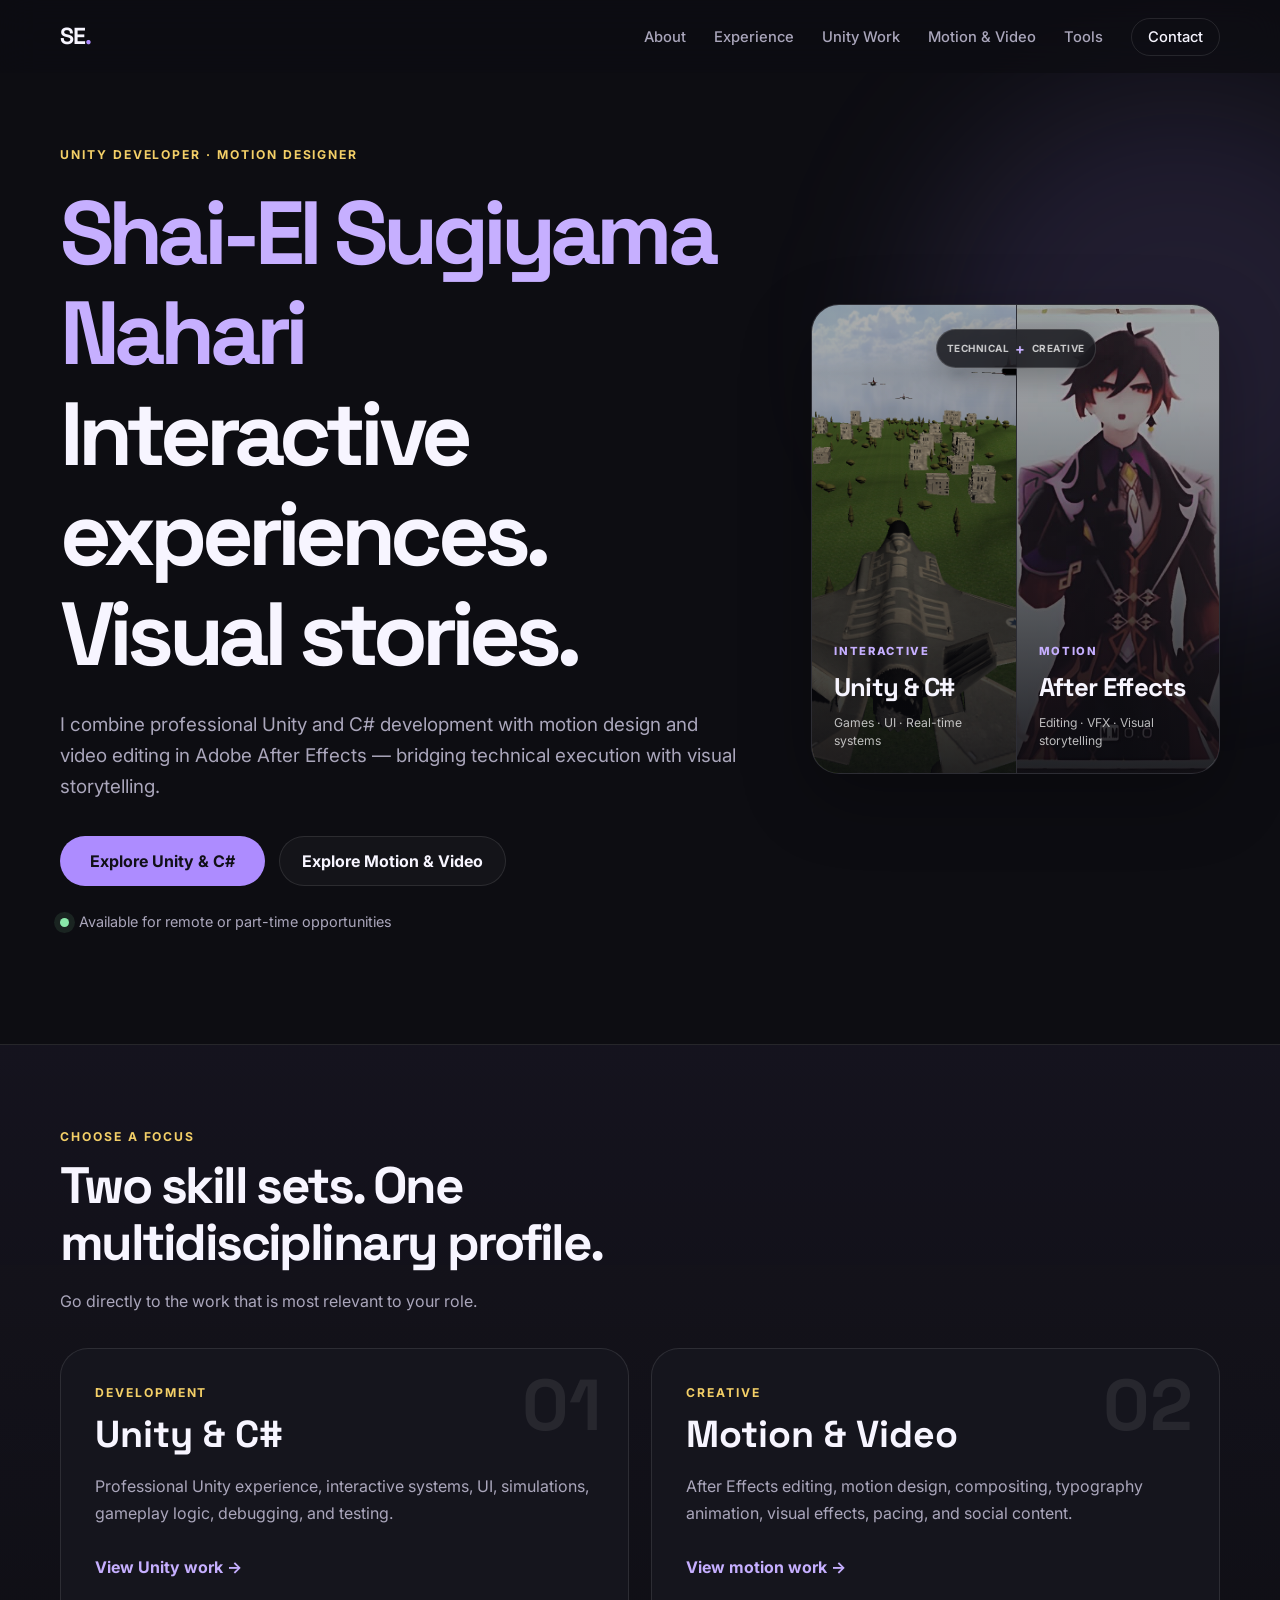
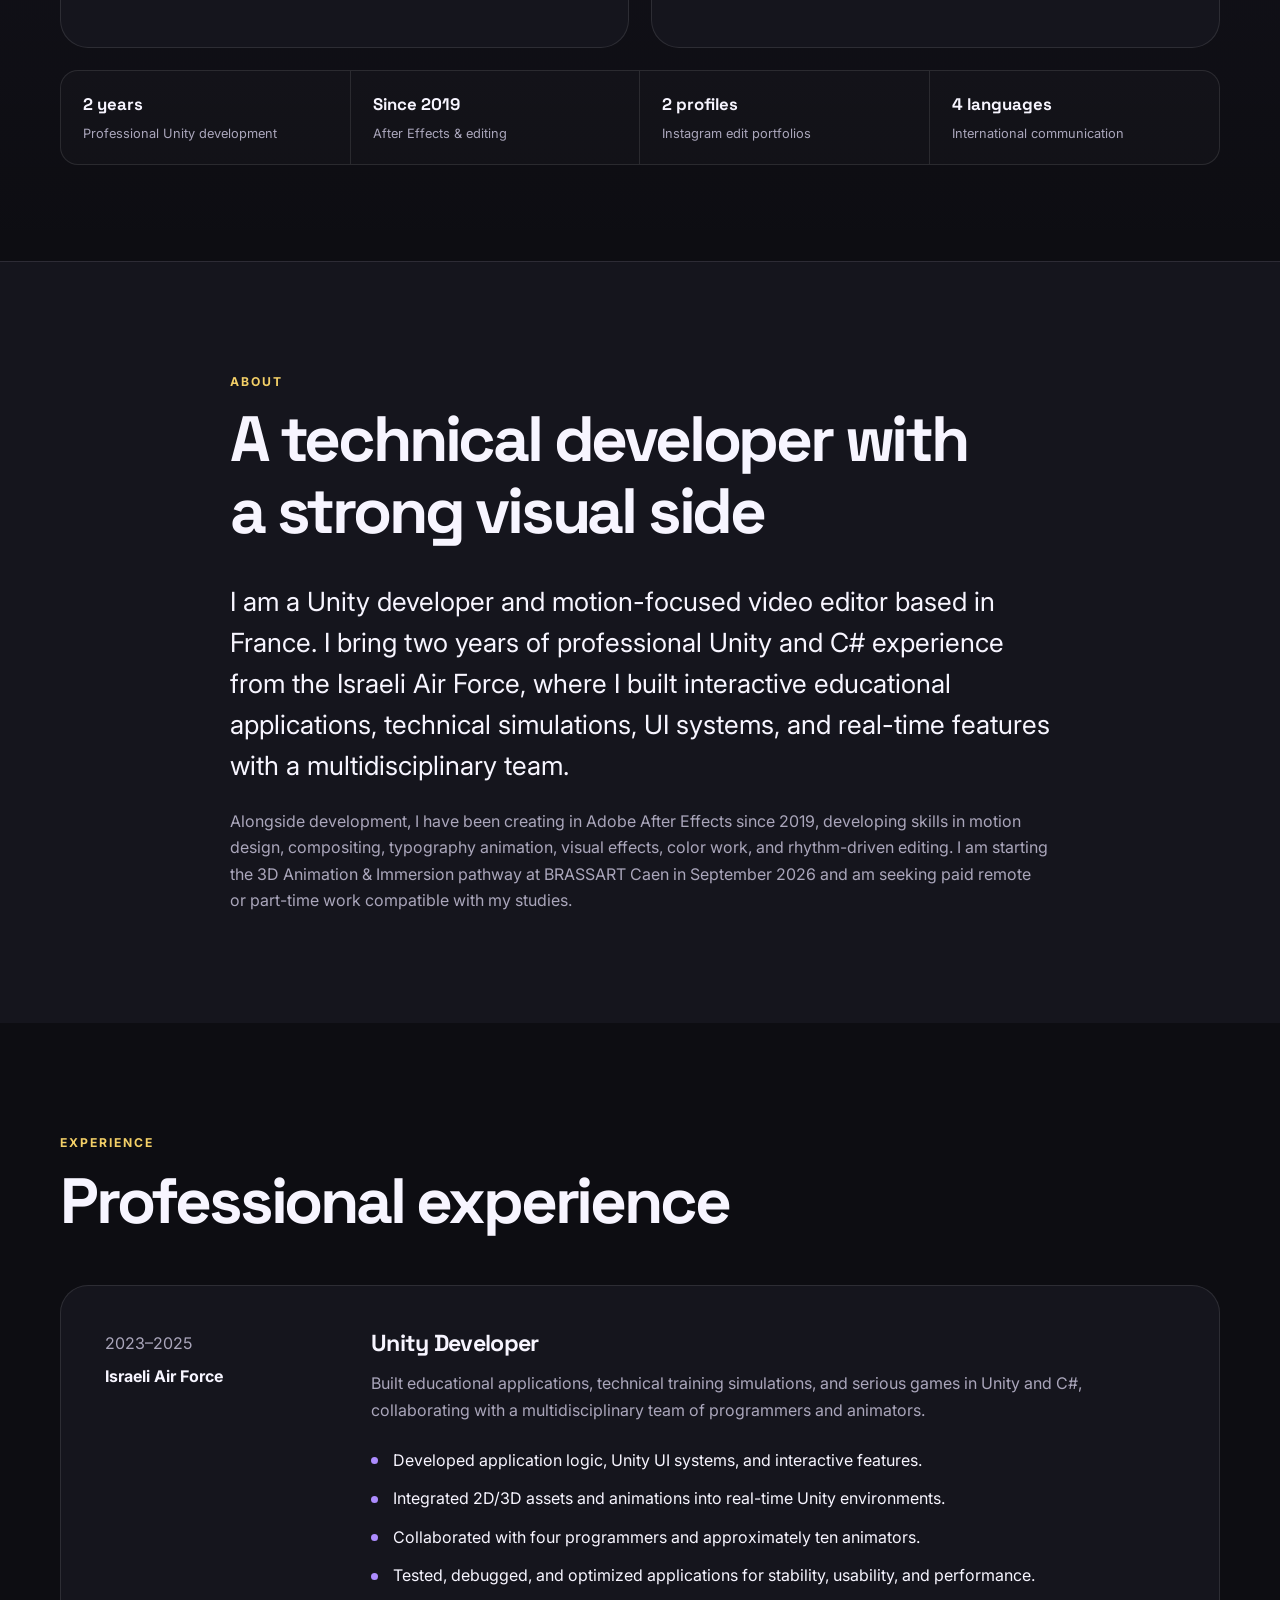
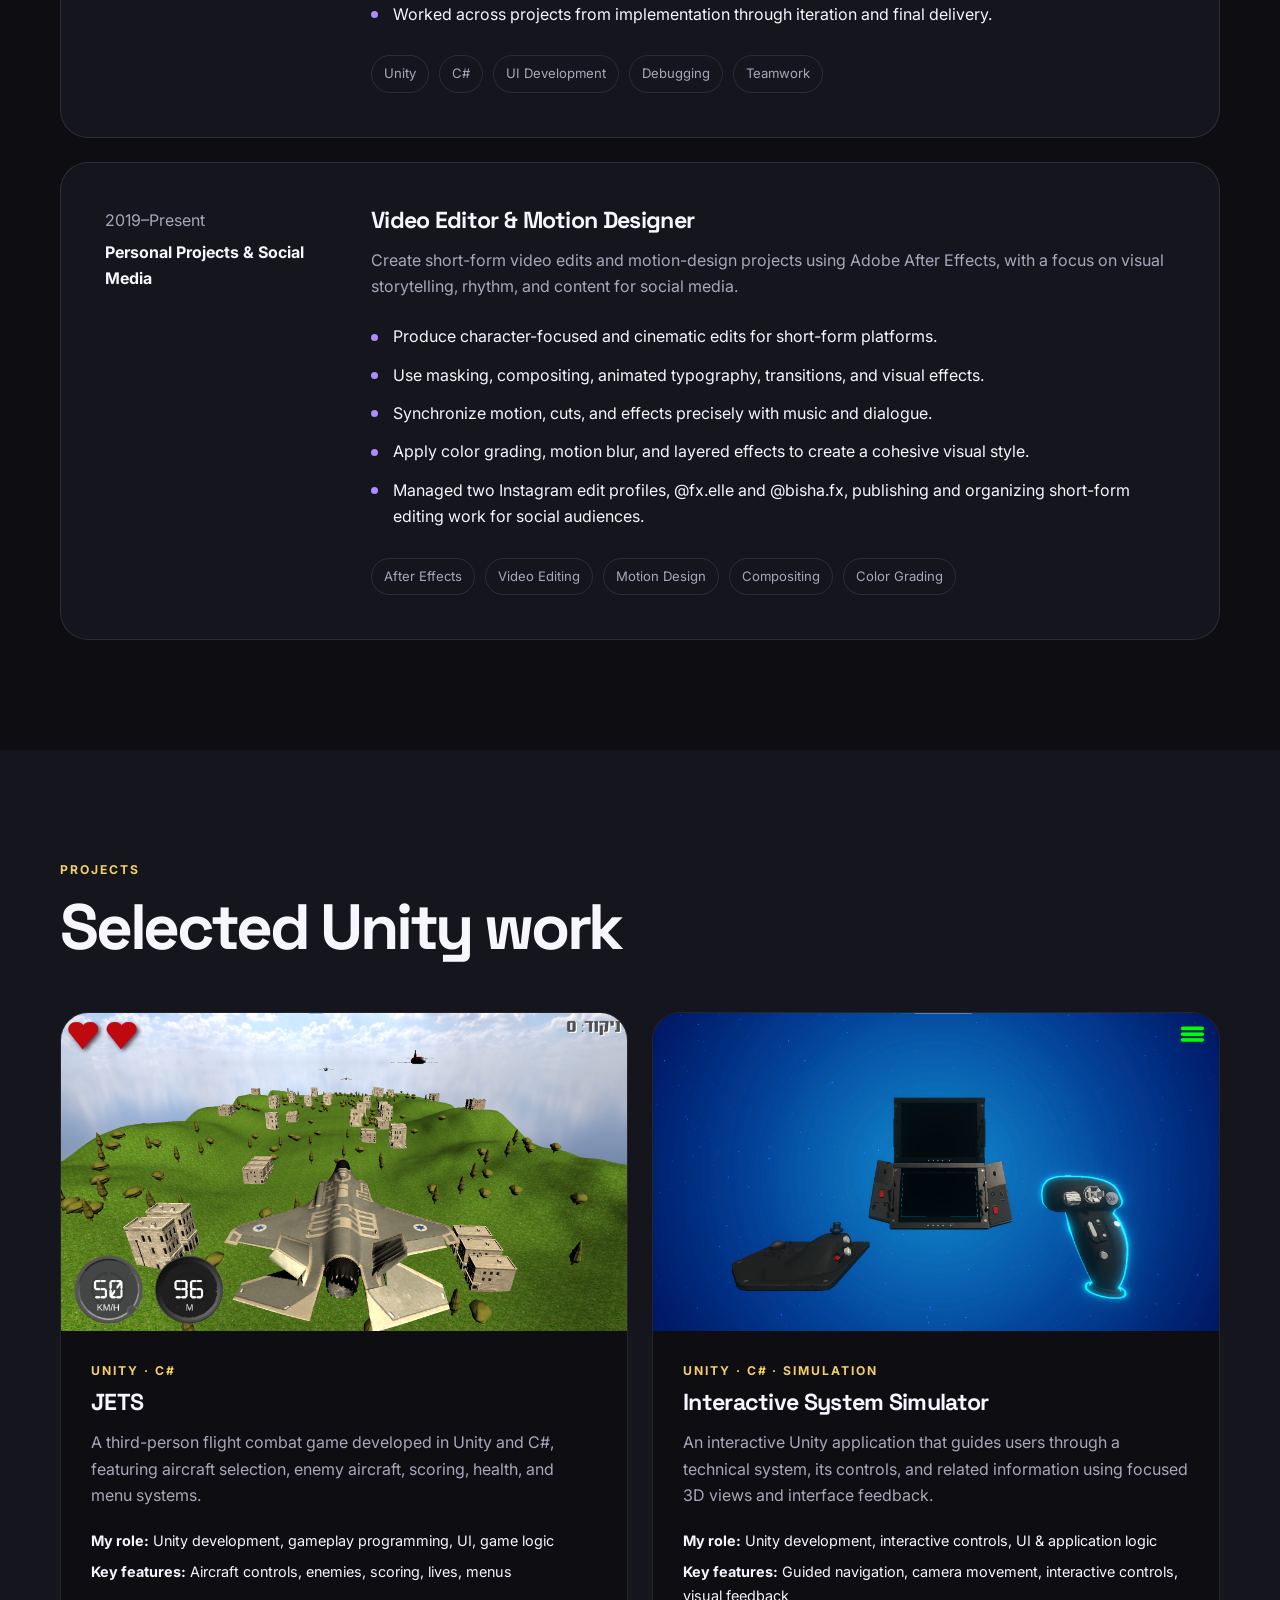
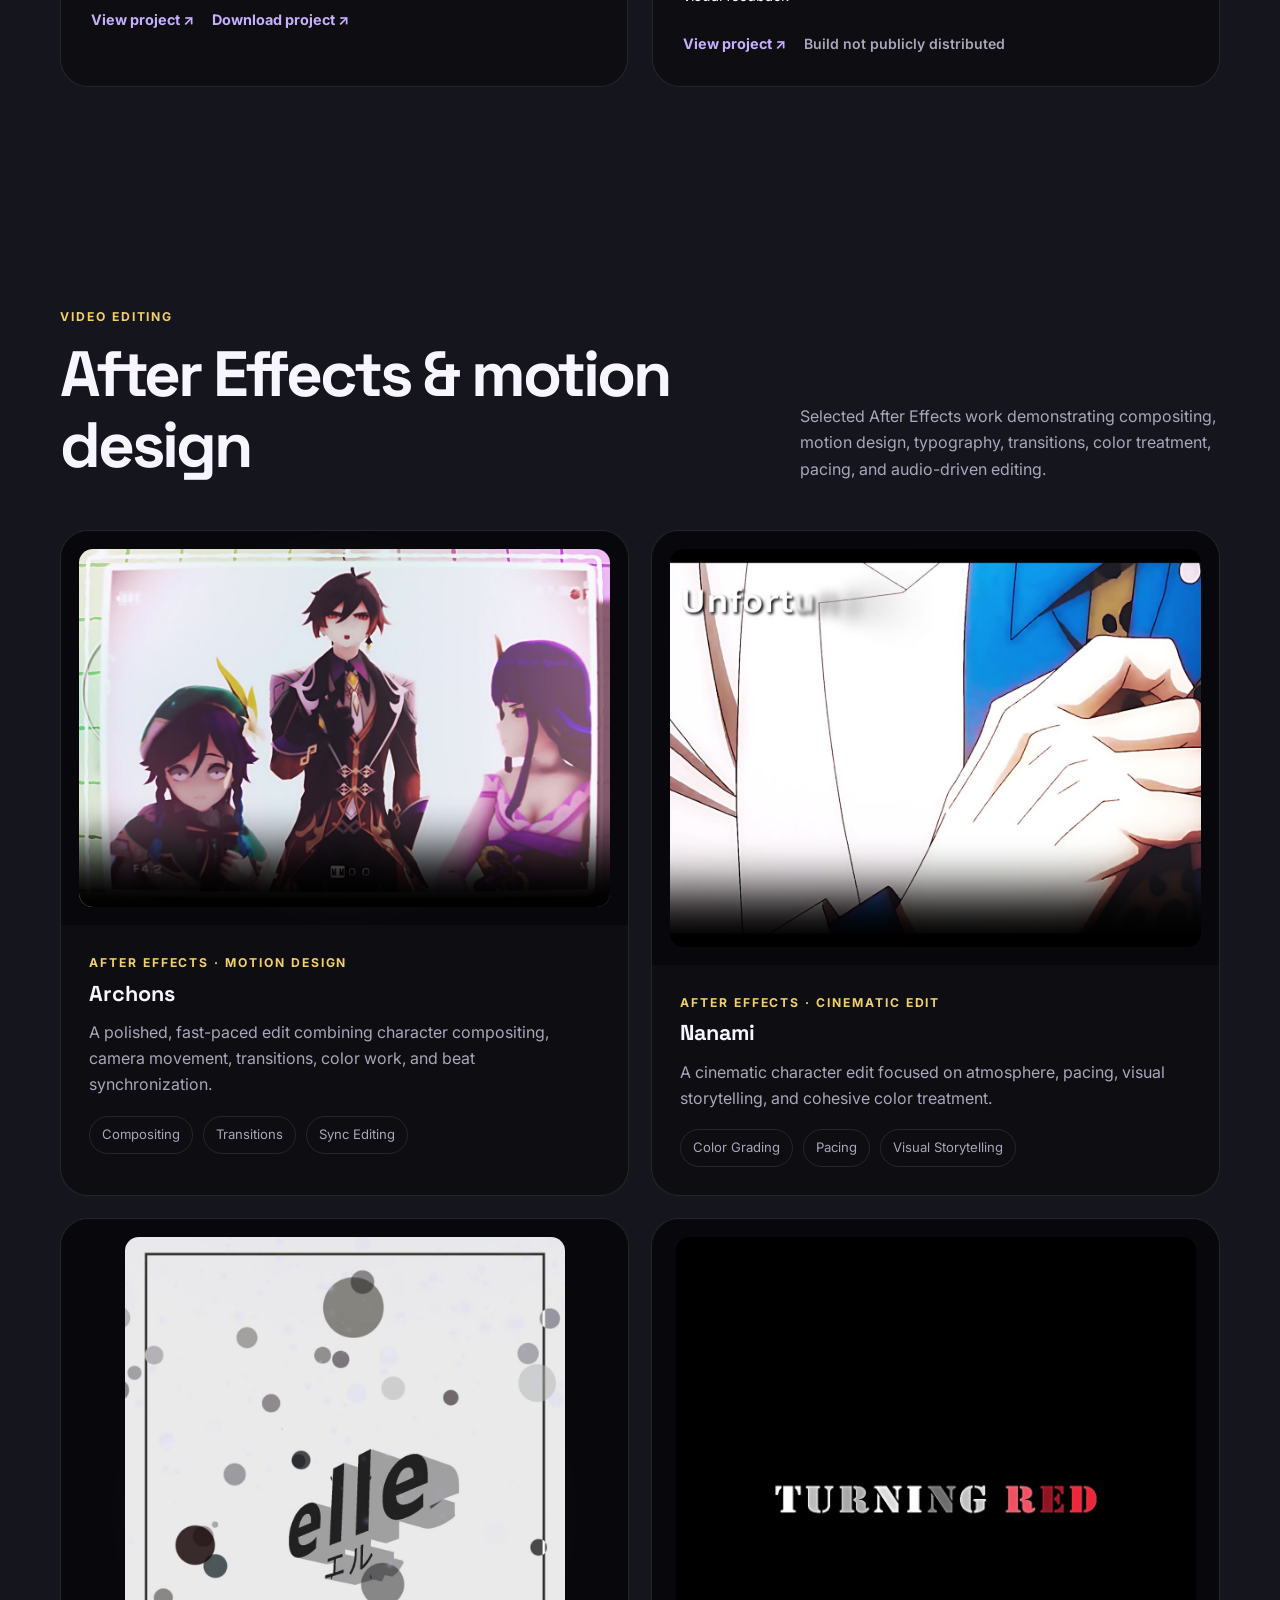
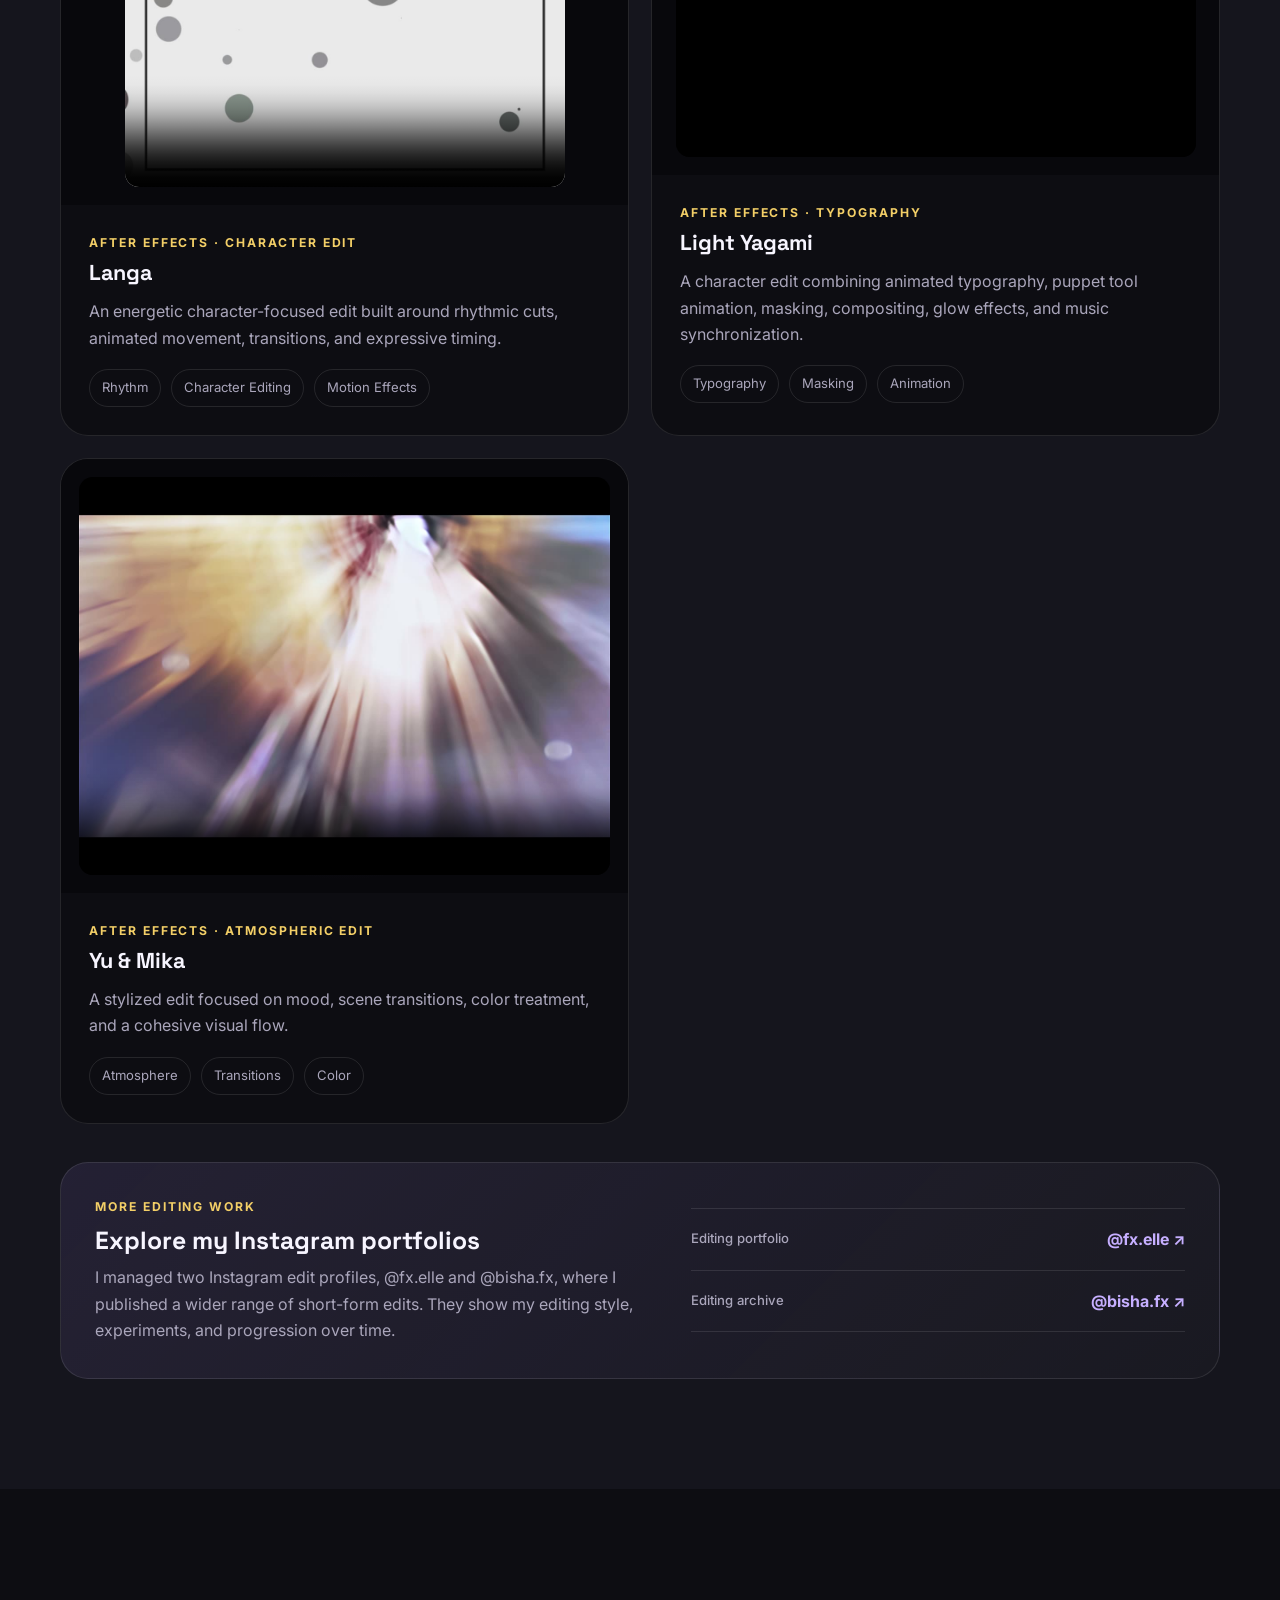
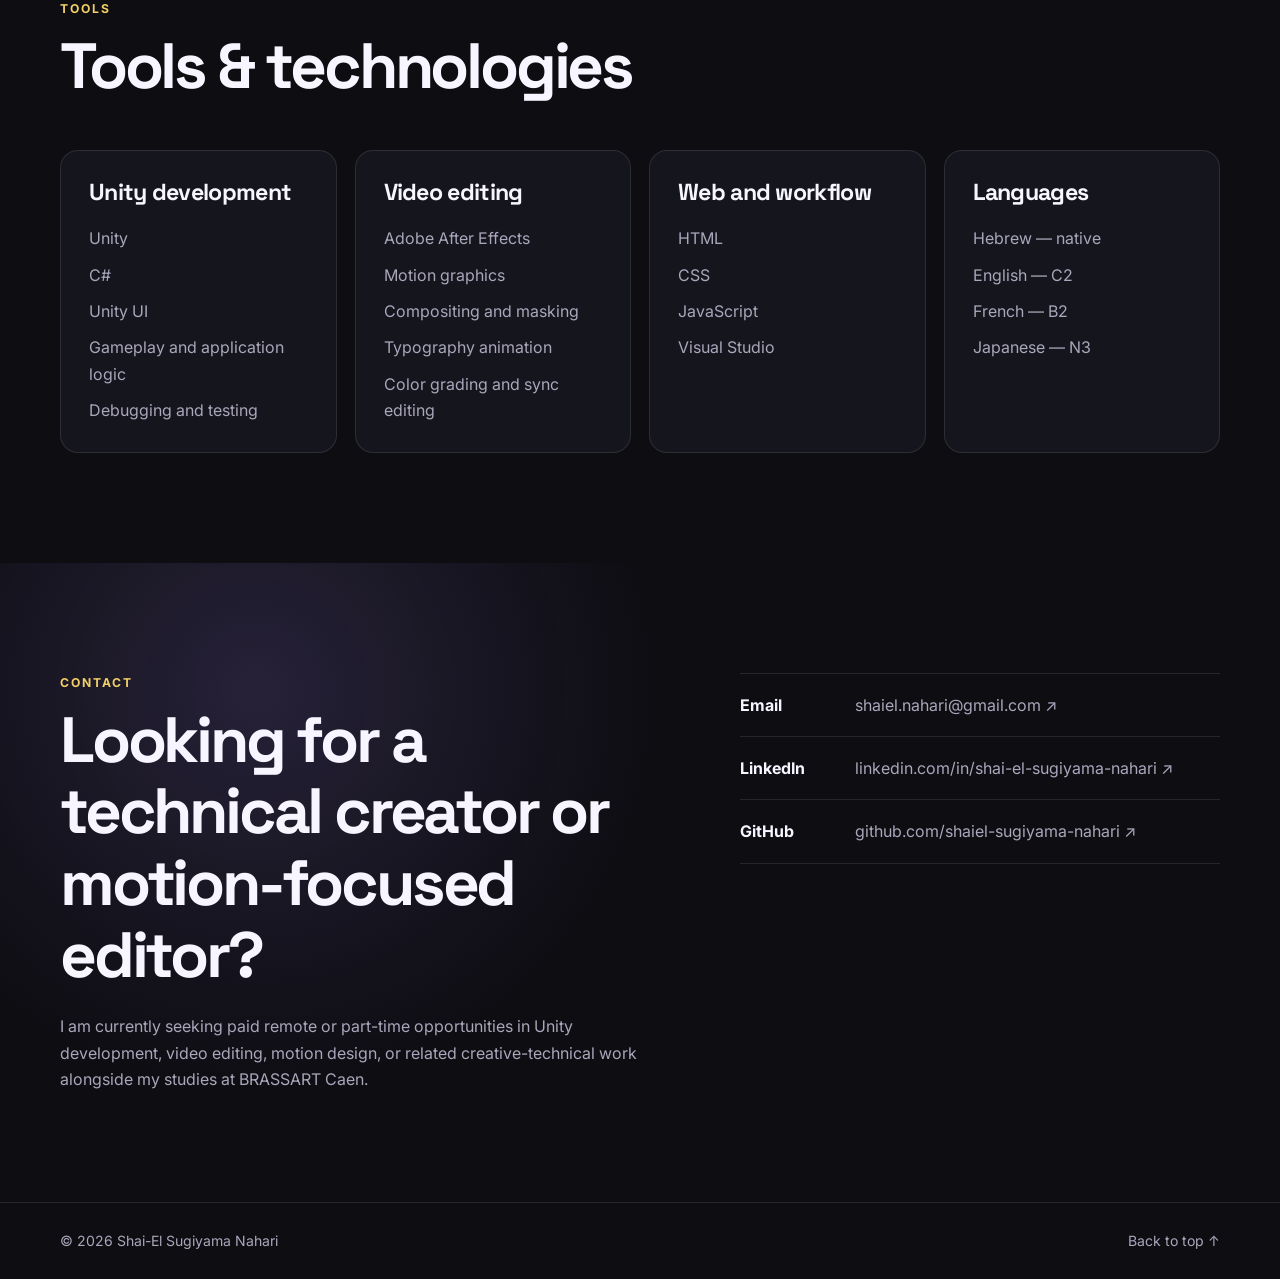
==== commit 6902614b: "Update portfolio design and content" ====
--- a/index.html
+++ b/index.html
@@ -5,9 +5,9 @@
   <meta name="viewport" content="width=device-width, initial-scale=1.0" />
   <meta
     name="description"
-    content="Portfolio of Shai-El Sugiyama Nahari, a Unity developer and video editor creating interactive and visual digital experiences."
+    content="Portfolio of Shai-El Sugiyama Nahari, a Unity developer, motion designer and video editor combining interactive development with visual storytelling."
   />
-  <title>Shai-El Sugiyama Nahari | Unity Developer & Video Editor</title>
+  <title>Shai-El Sugiyama Nahari | Unity Developer & Motion Designer</title>
   <link rel="preconnect" href="https://fonts.googleapis.com" />
   <link rel="preconnect" href="https://fonts.gstatic.com" crossorigin />
   <link
@@ -38,8 +38,8 @@
       <ul class="nav-links" id="main-menu">
         <li><a href="#about">About</a></li>
         <li><a href="#experience">Experience</a></li>
-        <li><a href="#projects">Unity Projects</a></li>
-        <li><a href="#video-editing">Video Editing</a></li>
+        <li><a href="#projects">Unity Work</a></li>
+        <li><a href="#video-editing">Motion & Video</a></li>
         <li><a href="#skills">Tools</a></li>
         <li><a href="#contact" class="nav-cta">Contact</a></li>
       </ul>
@@ -50,66 +50,96 @@
     <section class="hero section" id="home">
       <div class="container hero-layout">
         <div class="hero-copy reveal">
-          <p class="eyebrow">Unity Developer · Video Editor · After Effects</p>
-          <h1>Hi, I’m <span>Shai-El.</span><br />I create interactive and visual experiences.</h1>
+          <p class="eyebrow">Unity Developer · Motion Designer</p>
+          <h1><span>Shai-El Sugiyama Nahari</span><br />Interactive experiences. Visual stories.</h1>
           <p class="hero-description">
-            Unity developer and video editor with two years of professional experience creating
-            interactive applications with Unity and C#, alongside self-taught experience producing
-            dynamic video edits in After Effects. Currently seeking remote, part-time opportunities
-            in Unity development or video editing.
+            I combine professional Unity and C# development with motion design and video editing in Adobe After Effects — bridging technical execution with visual storytelling.
           </p>
 
-          <div class="hero-actions">
-            <a class="button button-primary" href="#projects">View my work</a>
-            <a class="button button-secondary" href="assets/documents/Shai-El_Sugiyama_Nahari_CV_Hybrid_Final (1).pdf" download>
-              Download CV
-            </a>
+          <div class="hero-actions hero-actions-balanced">
+            <a class="button button-primary" href="#projects">Explore Unity & C#</a>
+            <a class="button button-secondary" href="#video-editing">Explore Motion & Video</a>
           </div>
 
           <div class="availability">
             <span class="availability-dot" aria-hidden="true"></span>
-            Available for part-time opportunities
-          </div>
-        </div>
-
-        <aside class="hero-card reveal" aria-label="Professional summary">
-          <div class="code-window">
-            <div class="window-bar">
-              <span></span><span></span><span></span>
-            </div>
-            <pre><code><span class="code-keyword">public class</span> <span class="code-type">Creator</span>
-{
-    <span class="code-keyword">public string</span> Name = <span class="code-string">"Shai-El"</span>;
-    <span class="code-keyword">public string</span>[] Skills =
-    {
-        <span class="code-string">"Unity"</span>,
-        <span class="code-string">"C#"</span>,
-        <span class="code-string">"After Effects"</span>,
-        <span class="code-string">"Video Editing"</span>,
-        <span class="code-string">"HTML"</span>,
-        <span class="code-string">"CSS"</span>,
-        <span class="code-string">"JavaScript"</span>
-    };
-}</code></pre>
+            Available for remote or part-time opportunities
+          </div>
+        </div>
+
+        <aside class="hero-card reveal" aria-label="Selected Unity and motion design work">
+          <div class="hero-showcase">
+            <a class="showcase-panel showcase-unity" href="#projects" aria-label="Explore Unity and C# work">
+              <img src="assets/images/jets/jets-gameplay-main.png" alt="JETS Unity game project gameplay" />
+              <span class="showcase-shade" aria-hidden="true"></span>
+              <span class="showcase-content">
+                <span class="showcase-kicker">Interactive</span>
+                <strong>Unity & C#</strong>
+                <small>Games · UI · Real-time systems</small>
+              </span>
+            </a>
+            <a class="showcase-panel showcase-motion" href="#video-editing" aria-label="Explore motion design and video work">
+              <img src="assets/images/video-editing/archons.jpg" alt="Motion design project created in After Effects" />
+              <span class="showcase-shade" aria-hidden="true"></span>
+              <span class="showcase-content">
+                <span class="showcase-kicker">Motion</span>
+                <strong>After Effects</strong>
+                <small>Editing · VFX · Visual storytelling</small>
+              </span>
+            </a>
+            <div class="showcase-center" aria-hidden="true">
+              <span>Technical</span><i>+</i><span>Creative</span>
+            </div>
           </div>
         </aside>
+      </div>
+    </section>
+
+    <section class="pathways-section" aria-label="Portfolio paths">
+      <div class="container">
+        <div class="pathways-intro reveal">
+          <p class="section-label">Choose a focus</p>
+          <h2>Two skill sets. One multidisciplinary profile.</h2>
+          <p>Go directly to the work that is most relevant to your role.</p>
+        </div>
+        <div class="pathways-grid">
+          <a class="pathway-card reveal" href="#projects">
+            <span class="pathway-number">01</span>
+            <p class="project-type">Development</p>
+            <h3>Unity & C#</h3>
+            <p>Professional Unity experience, interactive systems, UI, simulations, gameplay logic, debugging, and testing.</p>
+            <strong>View Unity work →</strong>
+          </a>
+          <a class="pathway-card reveal" href="#video-editing">
+            <span class="pathway-number">02</span>
+            <p class="project-type">Creative</p>
+            <h3>Motion & Video</h3>
+            <p>After Effects editing, motion design, compositing, typography animation, visual effects, pacing, and social content.</p>
+            <strong>View motion work →</strong>
+          </a>
+        </div>
+        <div class="proof-strip reveal" aria-label="Experience highlights">
+          <div><strong>2 years</strong><span>Professional Unity development</span></div>
+          <div><strong>Since 2019</strong><span>After Effects & editing</span></div>
+          <div><strong>2 profiles</strong><span>Instagram edit portfolios</span></div>
+          <div><strong>4 languages</strong><span>International communication</span></div>
+        </div>
       </div>
     </section>
 
     <section class="section section-muted" id="about">
       <div class="container narrow reveal">
         <p class="section-label">About</p>
-        <h2>Unity developer and video editor with a technical and creative background</h2>
+        <h2>A technical developer with a strong visual side</h2>
         <p class="large-copy">
-          I am a Japanese-Israeli Unity developer and video editor currently living in France.
-          I have two years of professional experience as a front-end developer in the Israeli Air Force,
-          where I worked primarily with Unity and C# on interactive applications and simulations.
+          I am a Unity developer and motion-focused video editor based in France. I bring two years of professional
+          Unity and C# experience from the Israeli Air Force, where I built interactive educational applications,
+          technical simulations, UI systems, and real-time features with a multidisciplinary team.
         </p>
         <p>
-          Alongside development, I am a self-taught After Effects editor with experience creating
-          fast-paced visual edits, motion-based sequences, and social media content. I am currently
-          looking for remote, part-time opportunities in either Unity development or video editing
-          while preparing to begin my studies at BRASSART Caen.
+          Alongside development, I have been creating in Adobe After Effects since 2019, developing skills in motion design,
+          compositing, typography animation, visual effects, color work, and rhythm-driven editing. I am starting the 3D Animation
+          & Immersion pathway at BRASSART Caen in September 2026 and am seeking paid remote or part-time work compatible with my studies.
         </p>
       </div>
     </section>
@@ -130,17 +160,16 @@
           </div>
 
           <div class="experience-content">
-            <h3>Front-End / Unity Developer</h3>
+            <h3>Unity Developer</h3>
             <p>
-              Worked for two years on interactive applications and simulations for education using Unity and C#,
-              collaborating with a multidisciplinary team of programmers and animators.
+              Built educational applications, technical training simulations, and serious games in Unity and C#, collaborating with a multidisciplinary team of programmers and animators.
             </p>
             <ul class="feature-list">
-              <li>Developed and maintained interactive systems in Unity.</li>
-              <li>Implemented user interfaces, application logic, and visual interactions.</li>
+              <li>Developed application logic, Unity UI systems, and interactive features.</li>
+              <li>Integrated 2D/3D assets and animations into real-time Unity environments.</li>
               <li>Collaborated with four programmers and approximately ten animators.</li>
-              <li>Tested, debugged, and improved existing features and workflows.</li>
-              <li>Adapted technical solutions to project and user requirements.</li>
+              <li>Tested, debugged, and optimized applications for stability, usability, and performance.</li>
+              <li>Worked across projects from implementation through iteration and final delivery.</li>
             </ul>
 
             <div class="tag-list" aria-label="Technologies used">
@@ -155,8 +184,8 @@
 
         <article class="experience-card reveal">
           <div class="experience-meta">
-            <p class="experience-date">Ongoing</p>
-            <p class="experience-company">Independent Projects &amp; Social Media</p>
+            <p class="experience-date">2019–Present</p>
+            <p class="experience-company">Personal Projects &amp; Social Media</p>
           </div>
 
           <div class="experience-content">
@@ -170,7 +199,7 @@
               <li>Use masking, compositing, animated typography, transitions, and visual effects.</li>
               <li>Synchronize motion, cuts, and effects precisely with music and dialogue.</li>
               <li>Apply color grading, motion blur, and layered effects to create a cohesive visual style.</li>
-              <li>Manage personal editing portfolios and continually develop new After Effects techniques.</li>
+              <li>Managed two Instagram edit profiles, @fx.elle and @bisha.fx, publishing and organizing short-form editing work for social audiences.</li>
             </ul>
 
             <div class="tag-list" aria-label="Video editing tools and skills">
@@ -232,54 +261,17 @@
                 its controls, and related information using focused 3D views and interface feedback.
               </p>
               <div class="project-details">
-                <p><strong>My role:</strong> Front-end systems, interactive controls, UI logic</p>
-                <p><strong>Key features:</strong> Guided navigation, camera movements, shaders</p>
+                <p><strong>My role:</strong> Unity development, interactive controls, UI &amp; application logic</p>
+                <p><strong>Key features:</strong> Guided navigation, camera movement, interactive controls, visual feedback</p>
               </div>
               <div class="project-links">
                 <a href="projects/interactive-system-simulator.html">View project ↗</a>
-                <a>Conatct me in order to download the project</a>
+                <span class="project-note">Build not publicly distributed</span>
               </div>
             </div>
           </article>
 
-          <!--
-          <article class="project-card reveal">
-            <div class="project-media placeholder-media">
-              <div>
-                <span>03</span>
-                <p>Add a project screenshot or GIF here</p>
-                <small>Recommended: 1600 × 900 px</small>
-              </div>
-            </div>
-            <div class="project-body">
-              <p class="project-type">Personal Project</p>
-              <h3>Your Next Unity Project</h3>
-              <p>
-                Use this card for a personal game, prototype, game jam project, tool, or technical
-                experiment that demonstrates your current abilities.
-              </p>
-              <div class="project-details">
-                <p><strong>My role:</strong> Add your responsibilities</p>
-                <p><strong>Key features:</strong> Add the most important technical features</p>
-              </div>
-              <div class="project-links">
-                <a href="#">Live demo ↗</a>
-                <a href="#">GitHub ↗</a>
-              </div>
-            </div>
-          </article>
-
-          <article class="project-card project-card-add reveal">
-            <div>
-              <span class="plus-icon">+</span>
-              <h3>Add another project</h3>
-              <p>
-                Duplicate one of the project cards in <code>index.html</code> whenever you need
-                another project.
-              </p>
-            </div>
-          </article>
-          -->
+
         </div>
       </div>
     </section>
@@ -293,8 +285,7 @@
             <h2>After Effects & motion design</h2>
           </div>
           <p>
-            A selection of character edits and motion-design projects created in Adobe After Effects,
-            with an emphasis on timing, compositing, transitions, typography, and visual rhythm.
+            Selected After Effects work demonstrating compositing, motion design, typography, transitions, color treatment, pacing, and audio-driven editing.
           </p>
         </div>
 
@@ -374,16 +365,16 @@
           <div>
             <p class="section-label">More editing work</p>
             <h3>Explore my Instagram portfolios</h3>
-            <p>My newer account features more recent edits and experiments, while the second account serves as an archive of earlier projects.</p>
+            <p>I managed two Instagram edit profiles, @fx.elle and @bisha.fx, where I published a wider range of short-form edits. They show my editing style, experiments, and progression over time.</p>
           </div>
           <div class="instagram-links">
             <a href="https://www.instagram.com/fx.elle/" target="_blank" rel="noreferrer">
-              <span>Newer account</span>
+              <span>Editing portfolio</span>
               @fx.elle ↗
             </a>
-            <a href="https://www.instagram.com/bishafx/" target="_blank" rel="noreferrer">
-              <span>Earlier work</span>
-              @bishafx ↗
+            <a href="https://www.instagram.com/bisha.fx/" target="_blank" rel="noreferrer">
+              <span>Editing archive</span>
+              @bisha.fx ↗
             </a>
           </div>
         </div>
@@ -428,7 +419,6 @@
               <li>HTML</li>
               <li>CSS</li>
               <li>JavaScript</li>
-              <li>Git and GitHub (basic level)</li>
               <li>Visual Studio</li>
             </ul>
           </article>
@@ -450,9 +440,9 @@
       <div class="container contact-layout reveal">
         <div>
           <p class="section-label">Contact</p>
-          <h2>Let’s create together something engaging.</h2>
+          <h2>Looking for a technical creator or motion-focused editor?</h2>
           <p>
-            I am currently seeking remote or part-time opportunities in Unity development and video editing while preparing to study at BRASSART Caen.
+            I am currently seeking paid remote or part-time opportunities in Unity development, video editing, motion design, or related creative-technical work alongside my studies at BRASSART Caen.
           </p>
         </div>
 
--- a/css/style.css
+++ b/css/style.css
@@ -1194,3 +1194,317 @@
     text-align: center;
   }
 }
+
+/* Recruiter-focused portfolio pathways */
+.pathways-section {
+  padding: 82px 0 96px;
+  border-top: 1px solid var(--border);
+  border-bottom: 1px solid var(--border);
+  background: linear-gradient(180deg, rgba(173, 140, 255, 0.05), rgba(13, 13, 18, 0));
+}
+
+.pathways-intro {
+  max-width: 760px;
+  margin-bottom: 34px;
+}
+
+.pathways-intro h2 {
+  margin-top: 10px;
+  font-size: clamp(2rem, 4vw, 3.35rem);
+}
+
+.pathways-intro > p:last-child {
+  margin-top: 16px;
+  color: var(--text-muted);
+}
+
+.pathways-grid {
+  display: grid;
+  grid-template-columns: repeat(2, minmax(0, 1fr));
+  gap: 22px;
+}
+
+.pathway-card {
+  position: relative;
+  min-height: 300px;
+  padding: 34px;
+  overflow: hidden;
+  border: 1px solid var(--border);
+  border-radius: var(--radius-large);
+  background: var(--surface);
+  transition: transform 180ms ease, border-color 180ms ease, background 180ms ease;
+}
+
+.pathway-card:hover,
+.pathway-card:focus-visible {
+  transform: translateY(-5px);
+  border-color: rgba(173, 140, 255, 0.5);
+  background: var(--surface-light);
+}
+
+.pathway-number {
+  position: absolute;
+  top: 20px;
+  right: 26px;
+  color: rgba(255, 255, 255, 0.08);
+  font-family: "Space Grotesk", sans-serif;
+  font-size: 4.5rem;
+  font-weight: 700;
+  line-height: 1;
+}
+
+.pathway-card h3 {
+  margin-top: 10px;
+  font-size: clamp(1.65rem, 3vw, 2.35rem);
+}
+
+.pathway-card > p:not(.project-type) {
+  max-width: 500px;
+  margin-top: 18px;
+  color: var(--text-muted);
+}
+
+.pathway-card strong {
+  display: inline-block;
+  margin-top: 28px;
+  color: var(--primary-bright);
+}
+
+.proof-strip {
+  display: grid;
+  grid-template-columns: repeat(4, minmax(0, 1fr));
+  margin-top: 22px;
+  border: 1px solid var(--border);
+  border-radius: var(--radius-medium);
+  background: rgba(255, 255, 255, 0.02);
+}
+
+.proof-strip > div {
+  padding: 20px 22px;
+  border-right: 1px solid var(--border);
+}
+
+.proof-strip > div:last-child {
+  border-right: 0;
+}
+
+.proof-strip strong,
+.proof-strip span {
+  display: block;
+}
+
+.proof-strip strong {
+  color: var(--text);
+  font-family: "Space Grotesk", sans-serif;
+  font-size: 1.05rem;
+}
+
+.proof-strip span {
+  margin-top: 4px;
+  color: var(--text-muted);
+  font-size: 0.8rem;
+}
+
+.project-note {
+  color: var(--text-muted);
+  font-size: 0.88rem;
+  font-weight: 600;
+}
+
+@media (max-width: 800px) {
+  .pathways-grid {
+    grid-template-columns: 1fr;
+  }
+
+  .proof-strip {
+    grid-template-columns: repeat(2, minmax(0, 1fr));
+  }
+
+  .proof-strip > div:nth-child(2) {
+    border-right: 0;
+  }
+
+  .proof-strip > div:nth-child(-n+2) {
+    border-bottom: 1px solid var(--border);
+  }
+}
+
+@media (max-width: 480px) {
+  .pathways-section {
+    padding: 60px 0 68px;
+  }
+
+  .pathway-card {
+    min-height: 0;
+    padding: 24px;
+  }
+
+  .pathway-number {
+    font-size: 3.6rem;
+  }
+
+  .proof-strip {
+    grid-template-columns: 1fr;
+  }
+
+  .proof-strip > div,
+  .proof-strip > div:nth-child(2) {
+    border-right: 0;
+    border-bottom: 1px solid var(--border);
+  }
+
+  .proof-strip > div:last-child {
+    border-bottom: 0;
+  }
+}
+
+/* Balanced recruiter-facing hero */
+.hero-actions-balanced .button {
+  min-width: 205px;
+}
+
+.hero h1 span {
+  color: var(--primary-bright);
+}
+
+@media (max-width: 640px) {
+  .hero-actions-balanced .button {
+    width: 100%;
+    min-width: 0;
+  }
+}
+
+/* Balanced hero showcase: gives Unity and Motion equal visual weight. */
+.hero-showcase {
+  position: relative;
+  display: grid;
+  grid-template-columns: 1fr 1fr;
+  min-height: 470px;
+  overflow: hidden;
+  border: 1px solid var(--border);
+  border-radius: var(--radius-large);
+  background: var(--surface);
+  box-shadow: var(--shadow);
+}
+
+.showcase-panel {
+  position: relative;
+  min-width: 0;
+  overflow: hidden;
+  color: var(--text);
+  isolation: isolate;
+}
+
+.showcase-panel + .showcase-panel {
+  border-left: 1px solid var(--border);
+}
+
+.showcase-panel img {
+  position: absolute;
+  inset: 0;
+  width: 100%;
+  height: 100%;
+  object-fit: cover;
+  filter: saturate(.82) brightness(.72);
+  transform: scale(1.03);
+  transition: transform 450ms ease, filter 450ms ease;
+}
+
+.showcase-motion img { object-position: center; }
+.showcase-unity img { object-position: 52% center; }
+
+.showcase-shade {
+  position: absolute;
+  inset: 0;
+  z-index: 1;
+  background: linear-gradient(180deg, rgba(10, 10, 15, .08) 20%, rgba(10, 10, 15, .86) 100%);
+}
+
+.showcase-content {
+  position: absolute;
+  z-index: 2;
+  left: 22px;
+  right: 22px;
+  bottom: 24px;
+  display: grid;
+  gap: 6px;
+}
+
+.showcase-kicker {
+  color: var(--primary-bright);
+  font-size: .7rem;
+  font-weight: 800;
+  letter-spacing: .15em;
+  text-transform: uppercase;
+}
+
+.showcase-content strong {
+  font-family: "Space Grotesk", sans-serif;
+  font-size: clamp(1.2rem, 2vw, 1.65rem);
+  letter-spacing: -.035em;
+}
+
+.showcase-content small {
+  color: rgba(255,255,255,.72);
+  font-size: .76rem;
+  line-height: 1.45;
+}
+
+.showcase-panel:hover img,
+.showcase-panel:focus-visible img {
+  transform: scale(1.09);
+  filter: saturate(1) brightness(.86);
+}
+
+.showcase-panel:focus-visible {
+  outline: 2px solid var(--primary-bright);
+  outline-offset: -3px;
+}
+
+.showcase-center {
+  position: absolute;
+  z-index: 4;
+  top: 24px;
+  left: 50%;
+  display: flex;
+  align-items: center;
+  gap: 6px;
+  padding: 7px 10px;
+  border: 1px solid rgba(255,255,255,.14);
+  border-radius: 999px;
+  background: rgba(13,13,18,.78);
+  box-shadow: 0 8px 30px rgba(0,0,0,.25);
+  backdrop-filter: blur(12px);
+  transform: translateX(-50%);
+  color: rgba(255,255,255,.76);
+  font-size: .62rem;
+  font-weight: 700;
+  letter-spacing: .05em;
+  text-transform: uppercase;
+  white-space: nowrap;
+}
+
+.showcase-center i {
+  color: var(--primary-bright);
+  font-style: normal;
+  font-size: .9rem;
+}
+
+@media (max-width: 980px) {
+  .hero-showcase { min-height: 400px; }
+}
+
+@media (max-width: 560px) {
+  .hero-showcase {
+    grid-template-columns: 1fr;
+    min-height: 560px;
+  }
+  .showcase-panel + .showcase-panel {
+    border-left: 0;
+    border-top: 1px solid var(--border);
+  }
+  .showcase-center {
+    top: 50%;
+    transform: translate(-50%, -50%);
+  }
+}
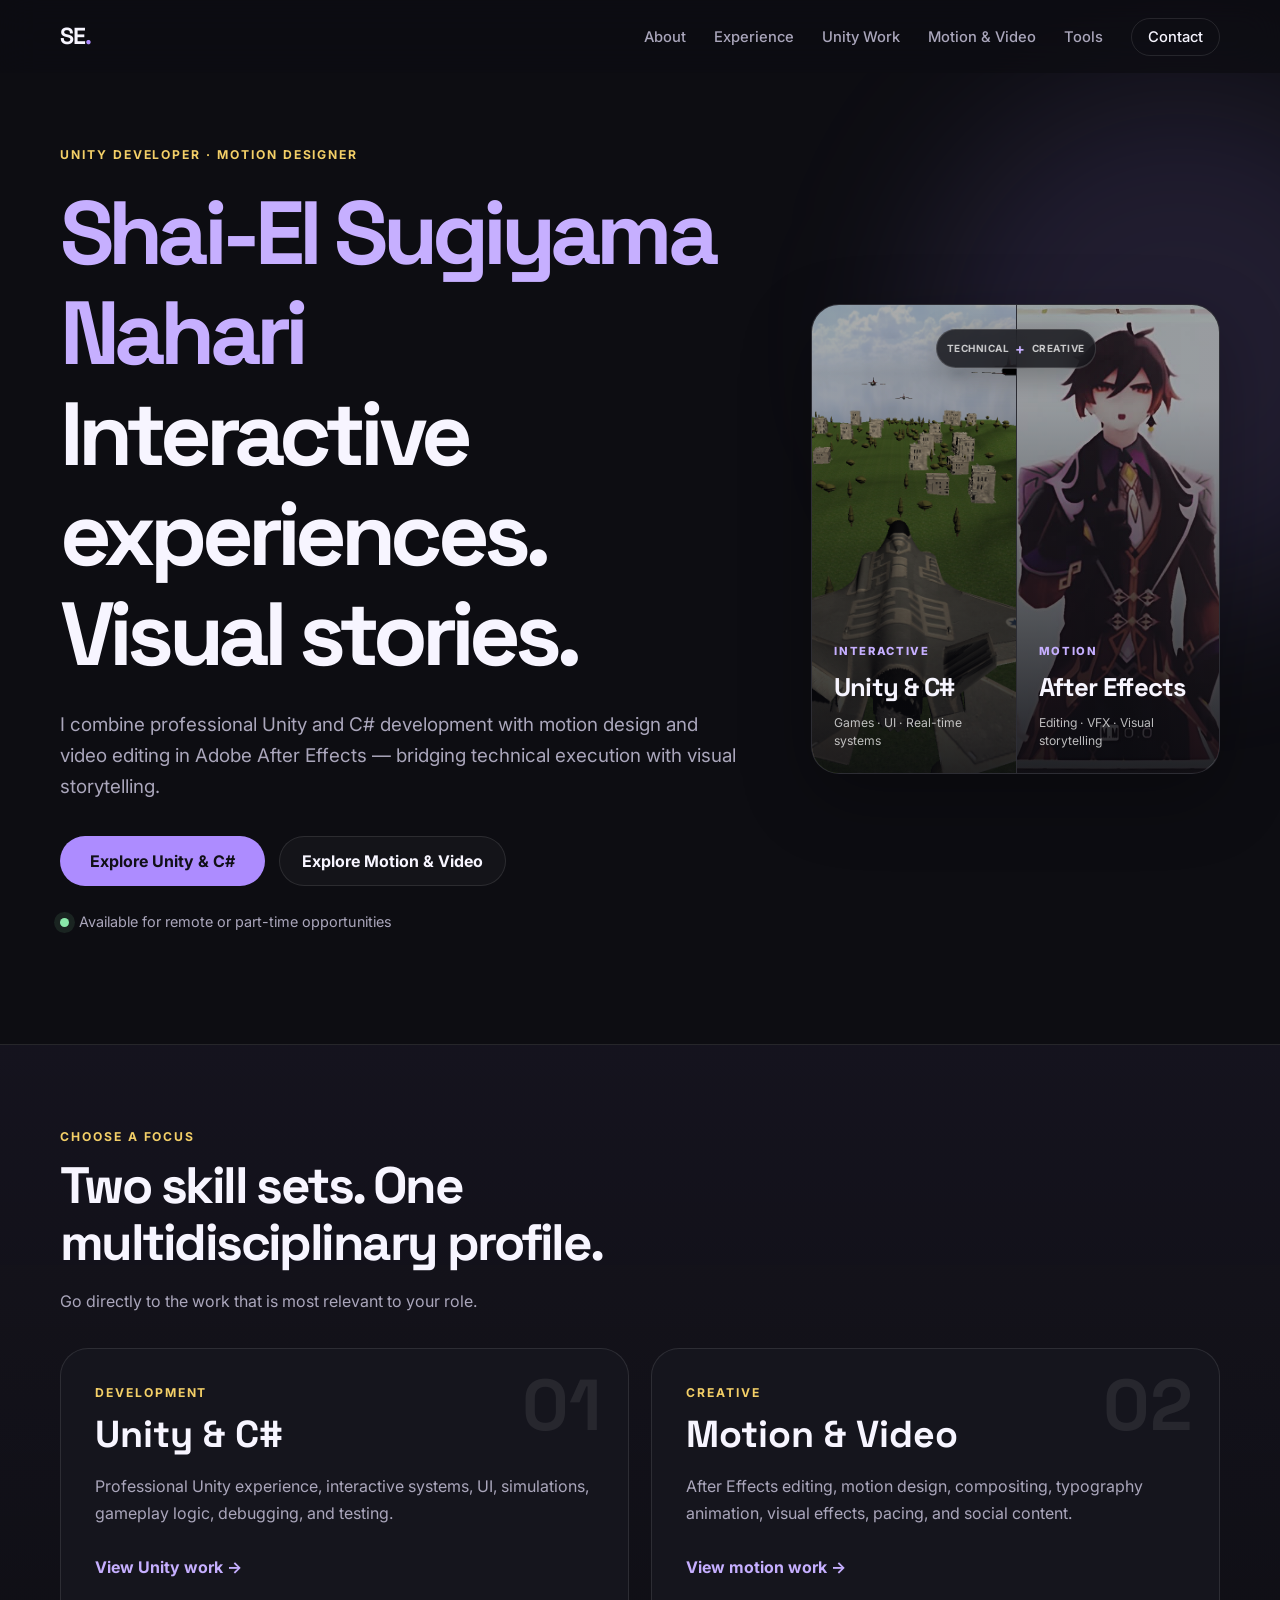
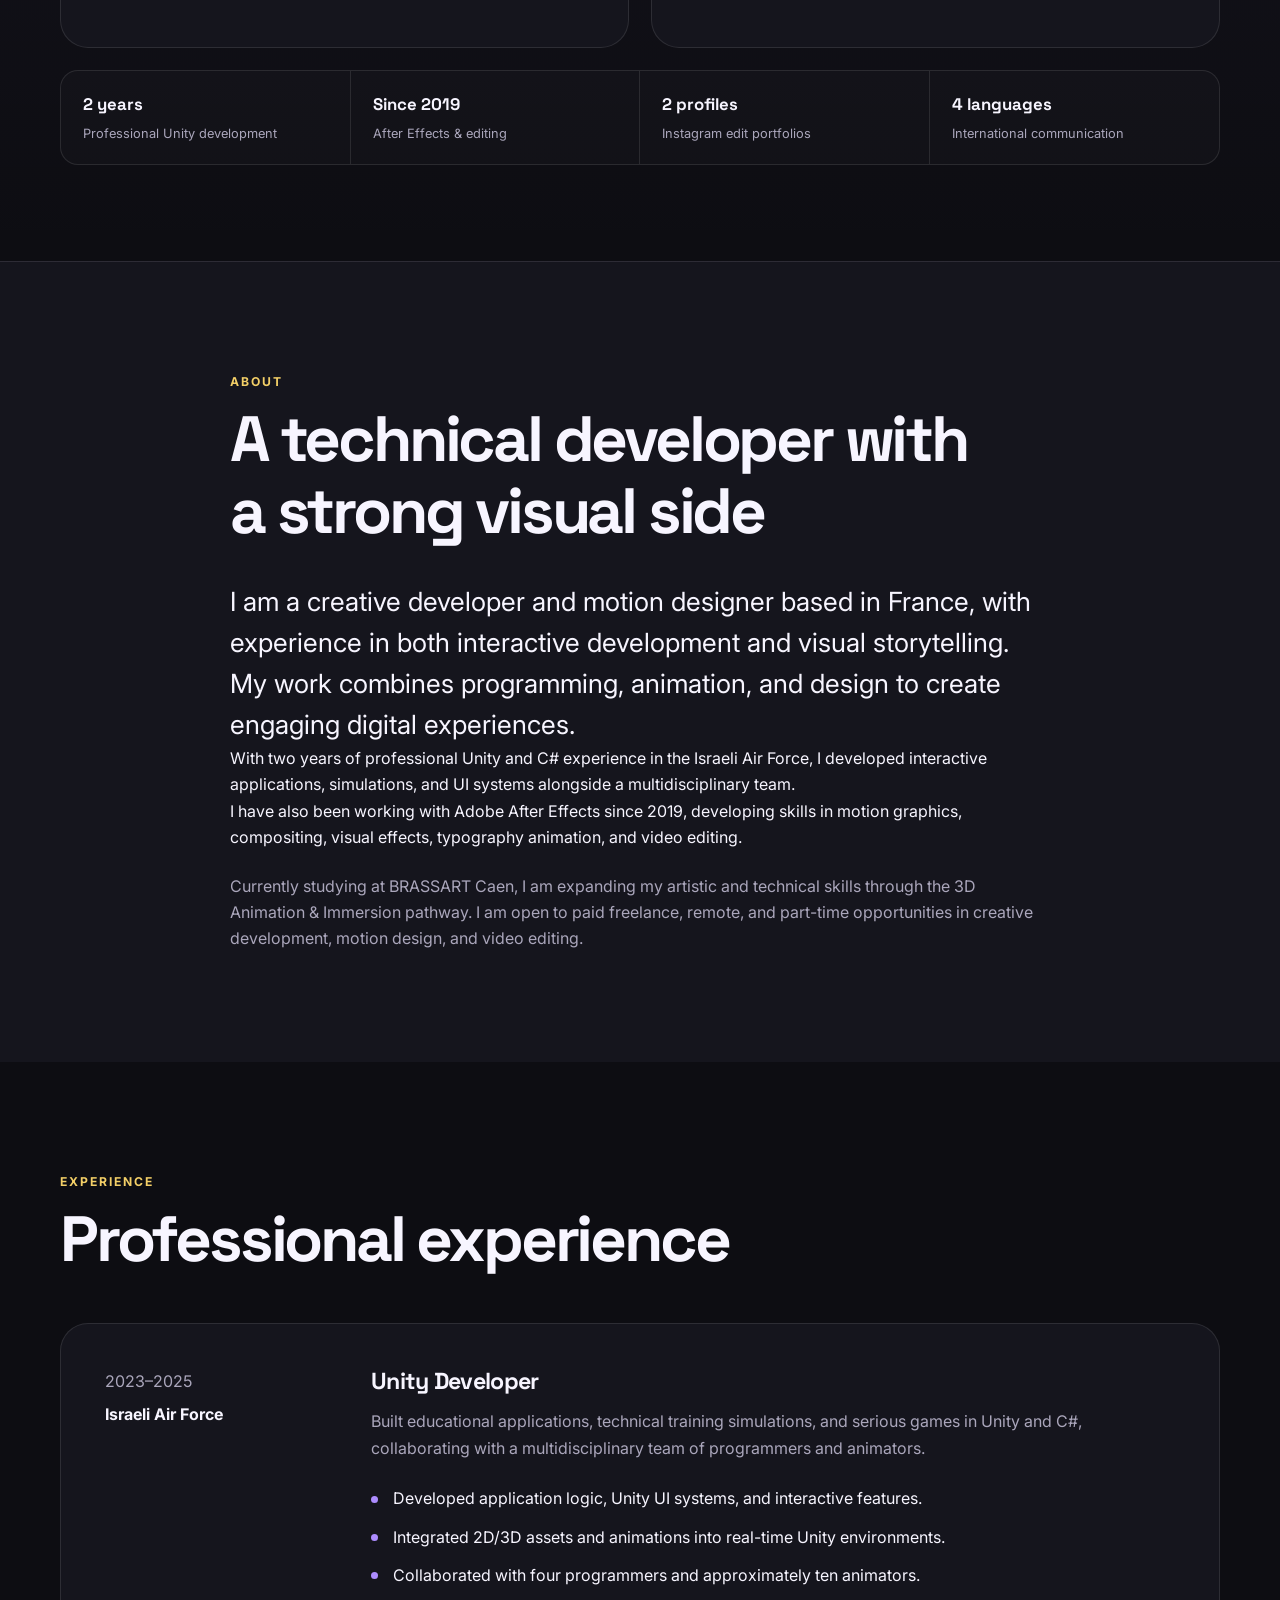
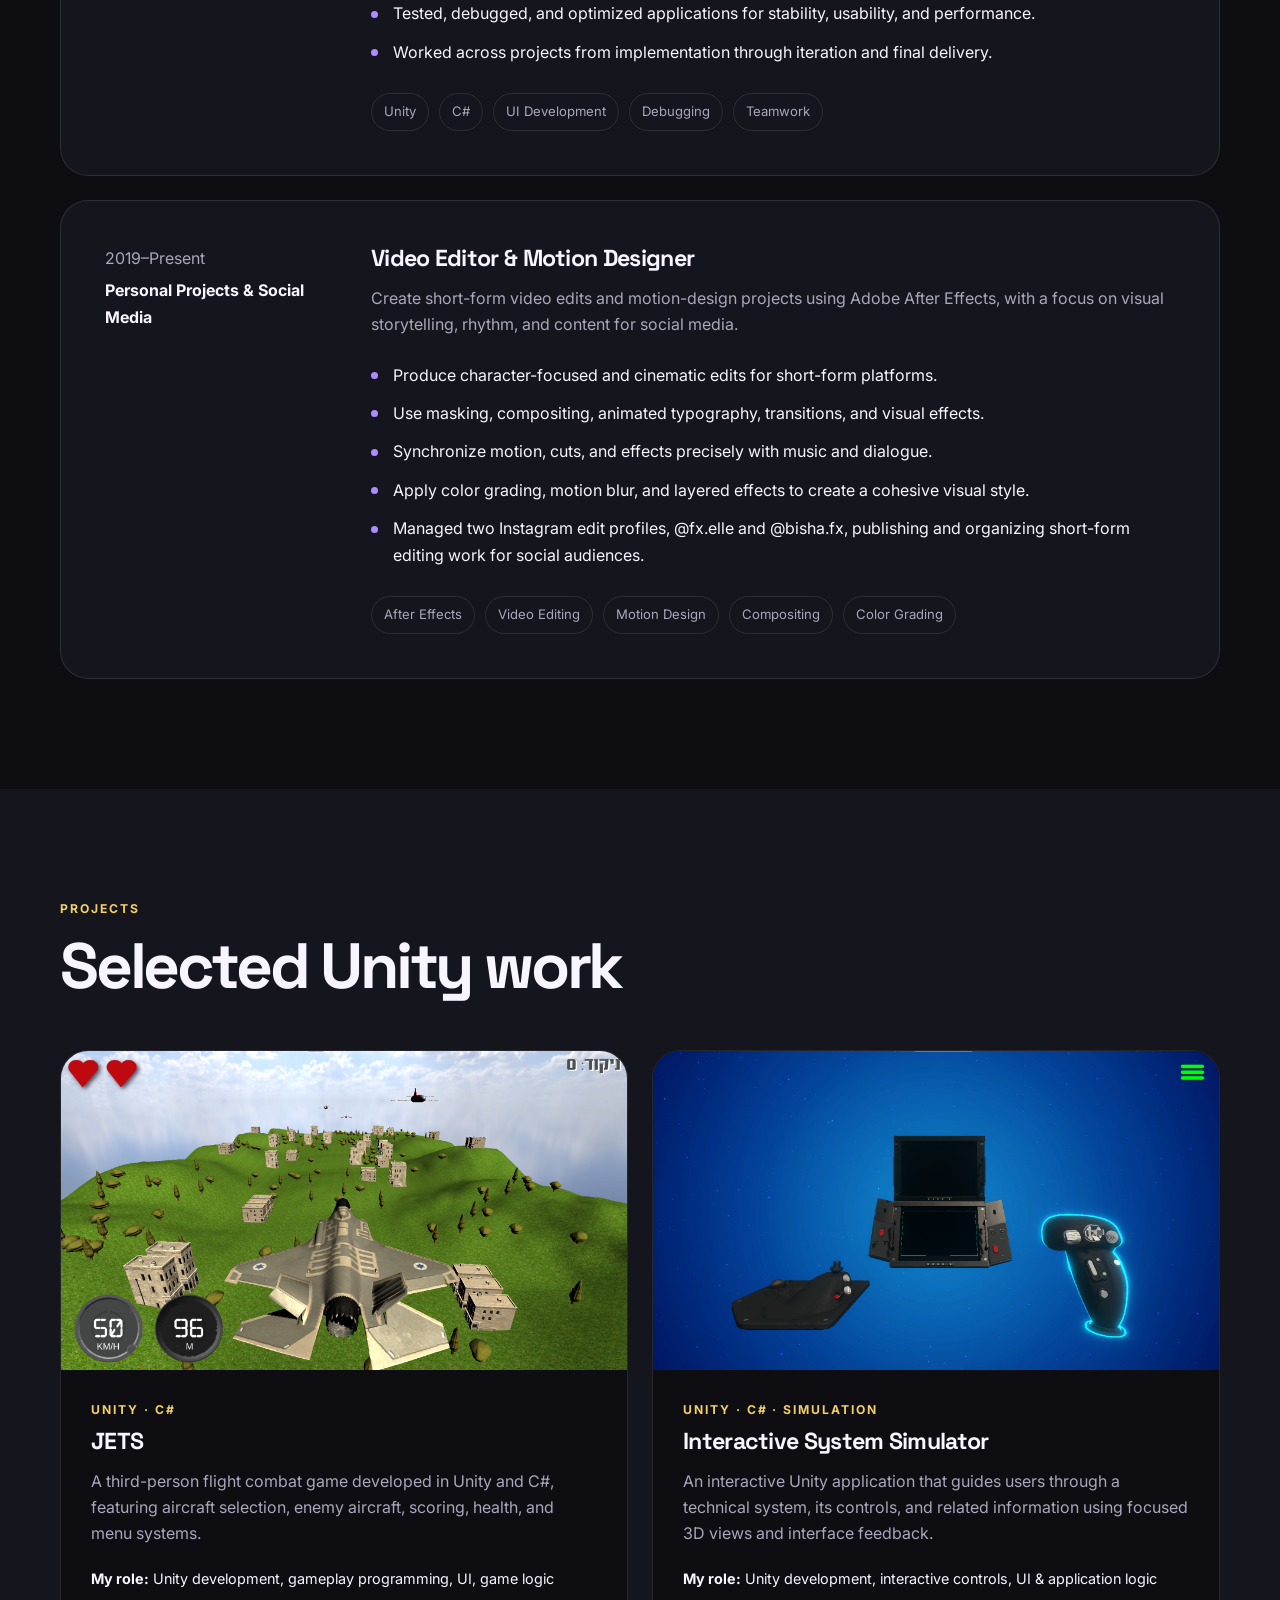
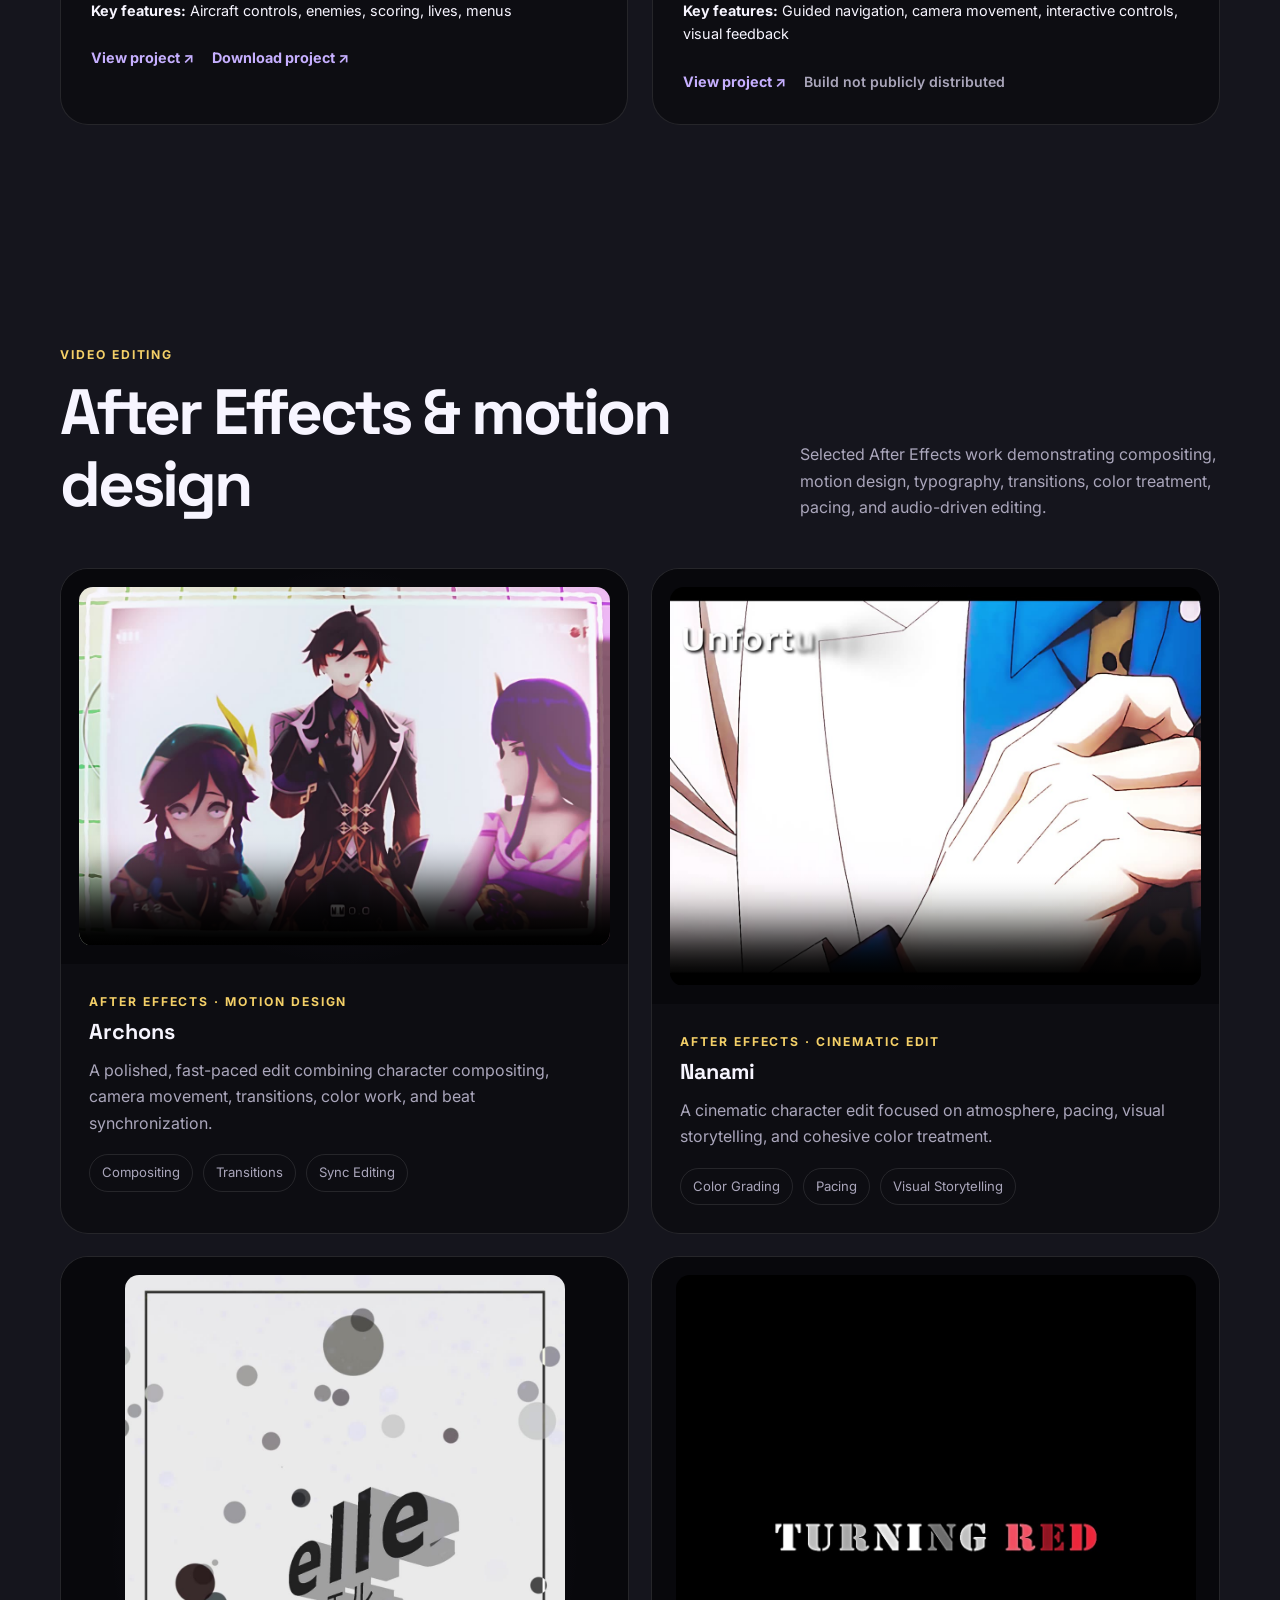
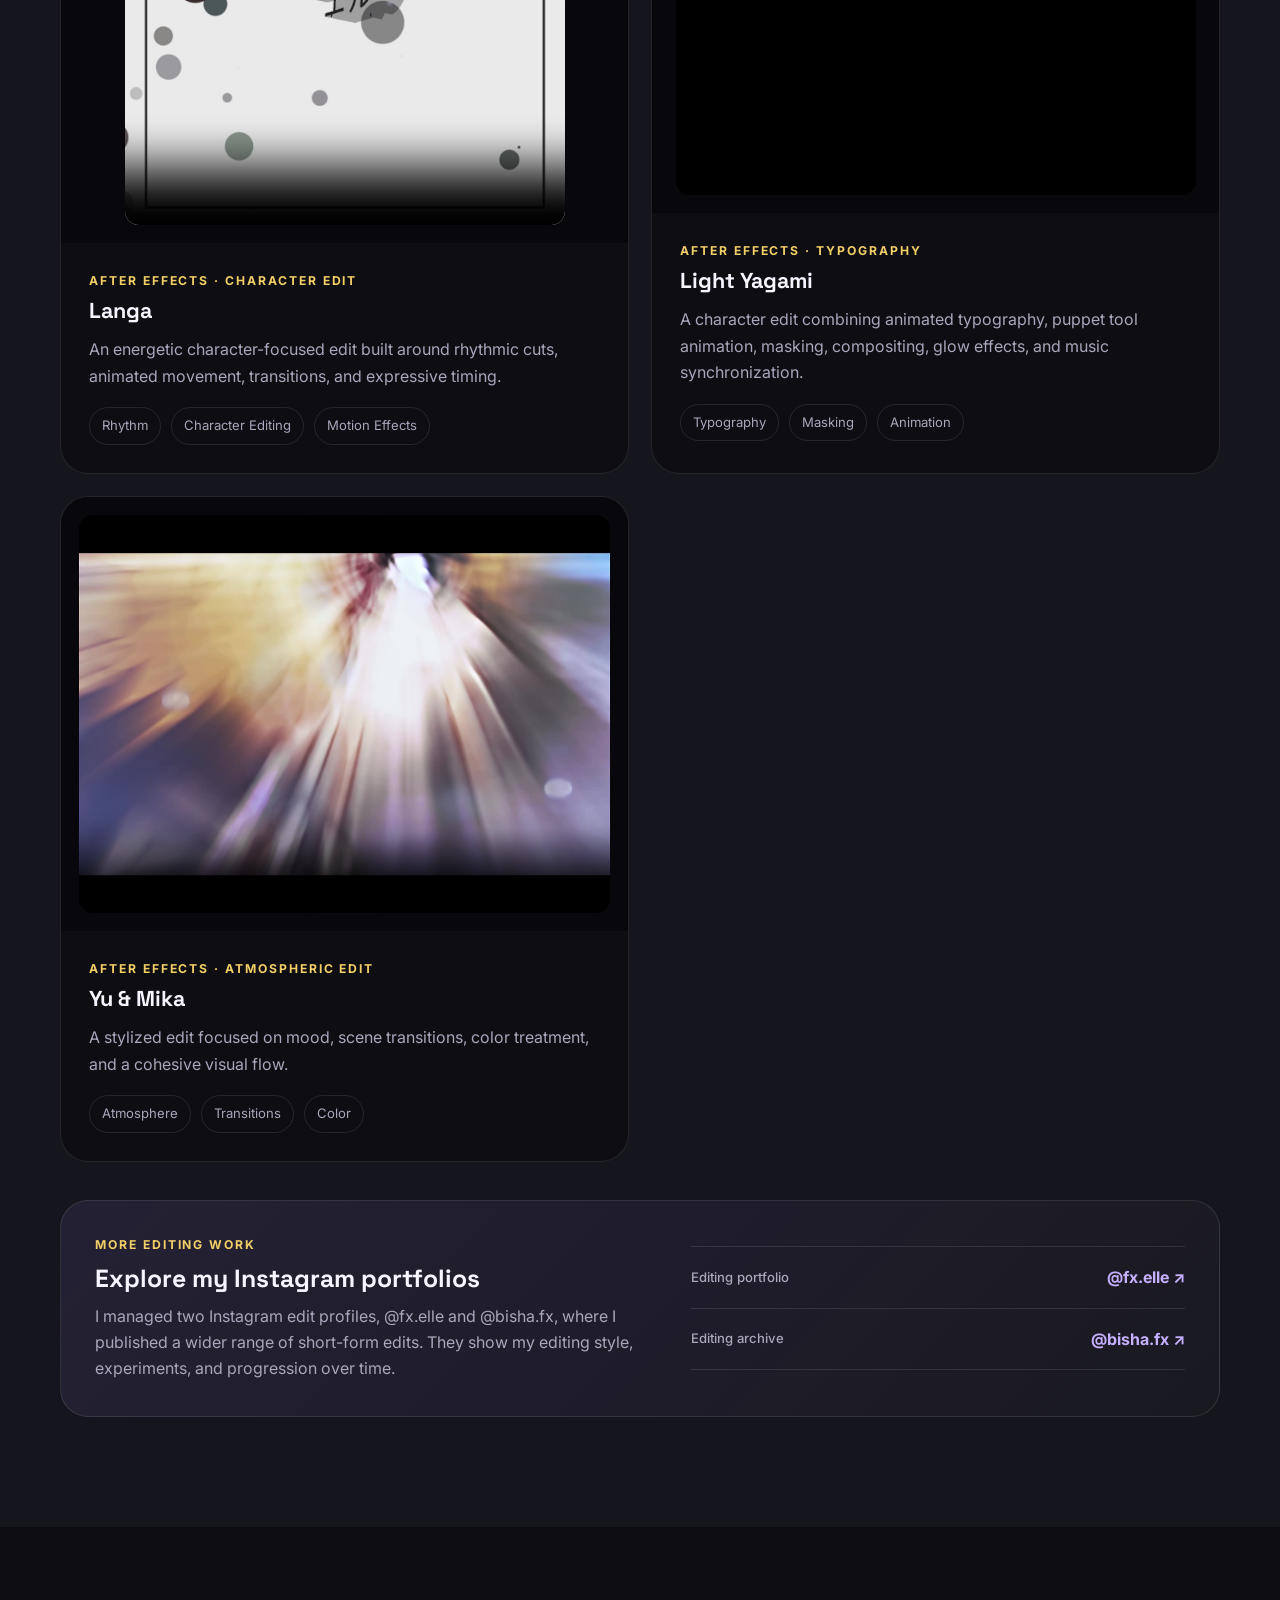
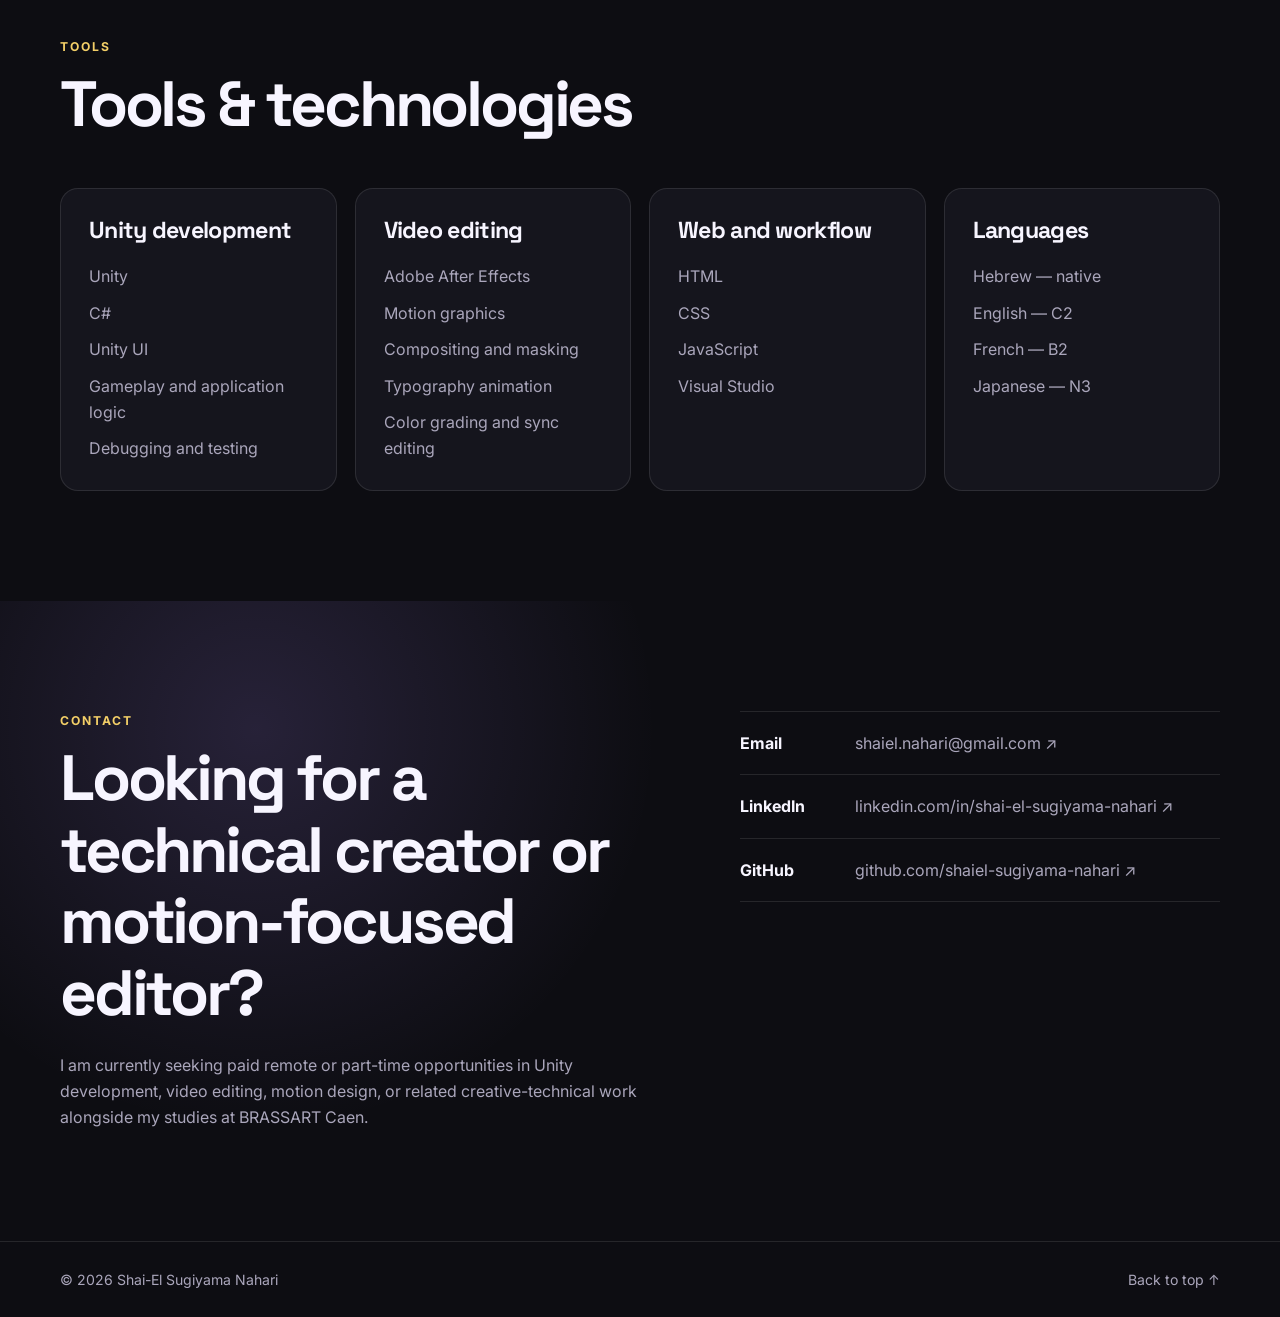
==== commit 2a0b132a: "Revise personal description in index.html Updated personal description to reflect a broader skill se" ====
--- a/index.html
+++ b/index.html
@@ -132,14 +132,22 @@
         <p class="section-label">About</p>
         <h2>A technical developer with a strong visual side</h2>
         <p class="large-copy">
-          I am a Unity developer and motion-focused video editor based in France. I bring two years of professional
-          Unity and C# experience from the Israeli Air Force, where I built interactive educational applications,
-          technical simulations, UI systems, and real-time features with a multidisciplinary team.
+          I am a creative developer and motion designer based in France, with experience in both interactive 
+          development and visual storytelling. My work combines programming, animation, and design to create 
+          engaging digital experiences.
         </p>
         <p>
-          Alongside development, I have been creating in Adobe After Effects since 2019, developing skills in motion design,
-          compositing, typography animation, visual effects, color work, and rhythm-driven editing. I am starting the 3D Animation
-          & Immersion pathway at BRASSART Caen in September 2026 and am seeking paid remote or part-time work compatible with my studies.
+          With two years of professional Unity and C# experience in the Israeli Air Force, I developed interactive 
+          applications, simulations, and UI systems alongside a multidisciplinary team.
+        </p>
+        <p>
+          I have also been working with Adobe After Effects since 2019, developing skills in motion graphics, 
+          compositing, visual effects, typography animation, and video editing.
+        </p>
+        <p>
+          Currently studying at BRASSART Caen, I am expanding my artistic and technical skills through the 3D 
+          Animation & Immersion pathway. I am open to paid freelance, remote, and part-time opportunities in 
+          creative development, motion design, and video editing.
         </p>
       </div>
     </section>
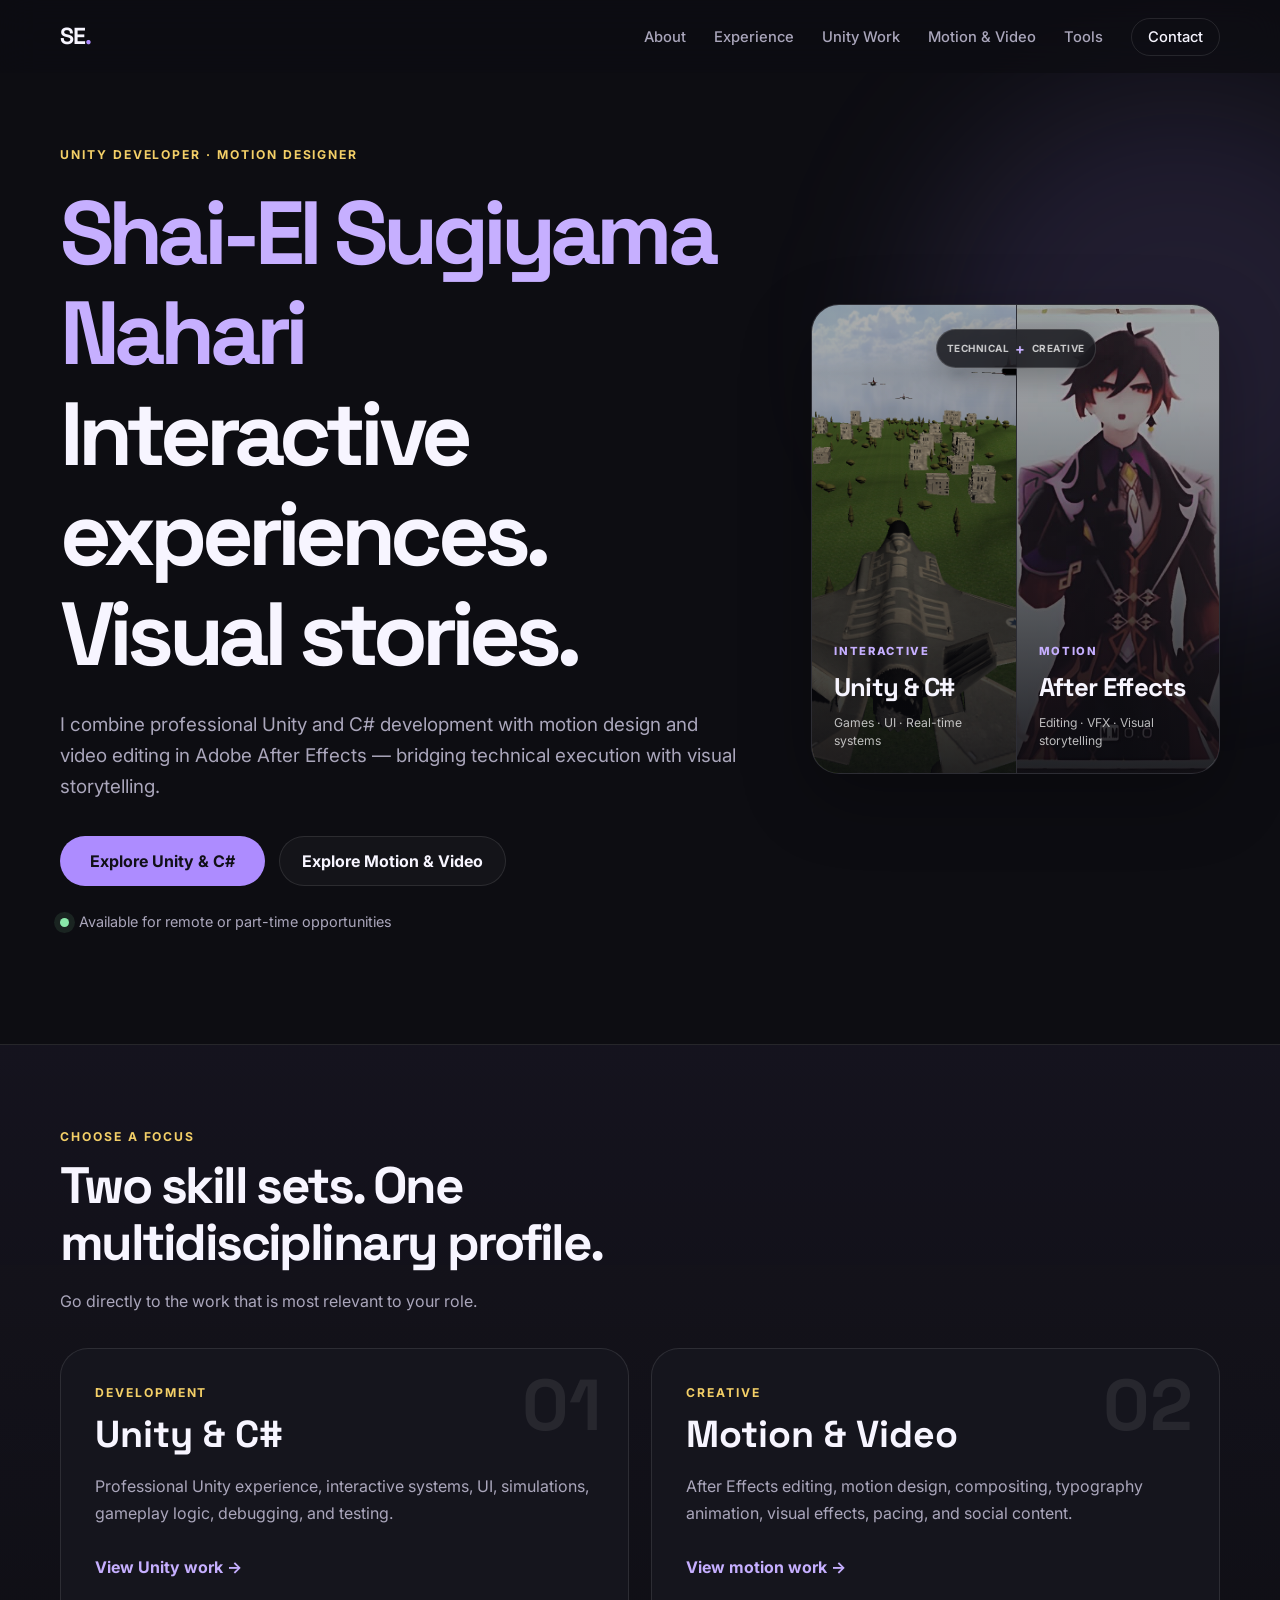
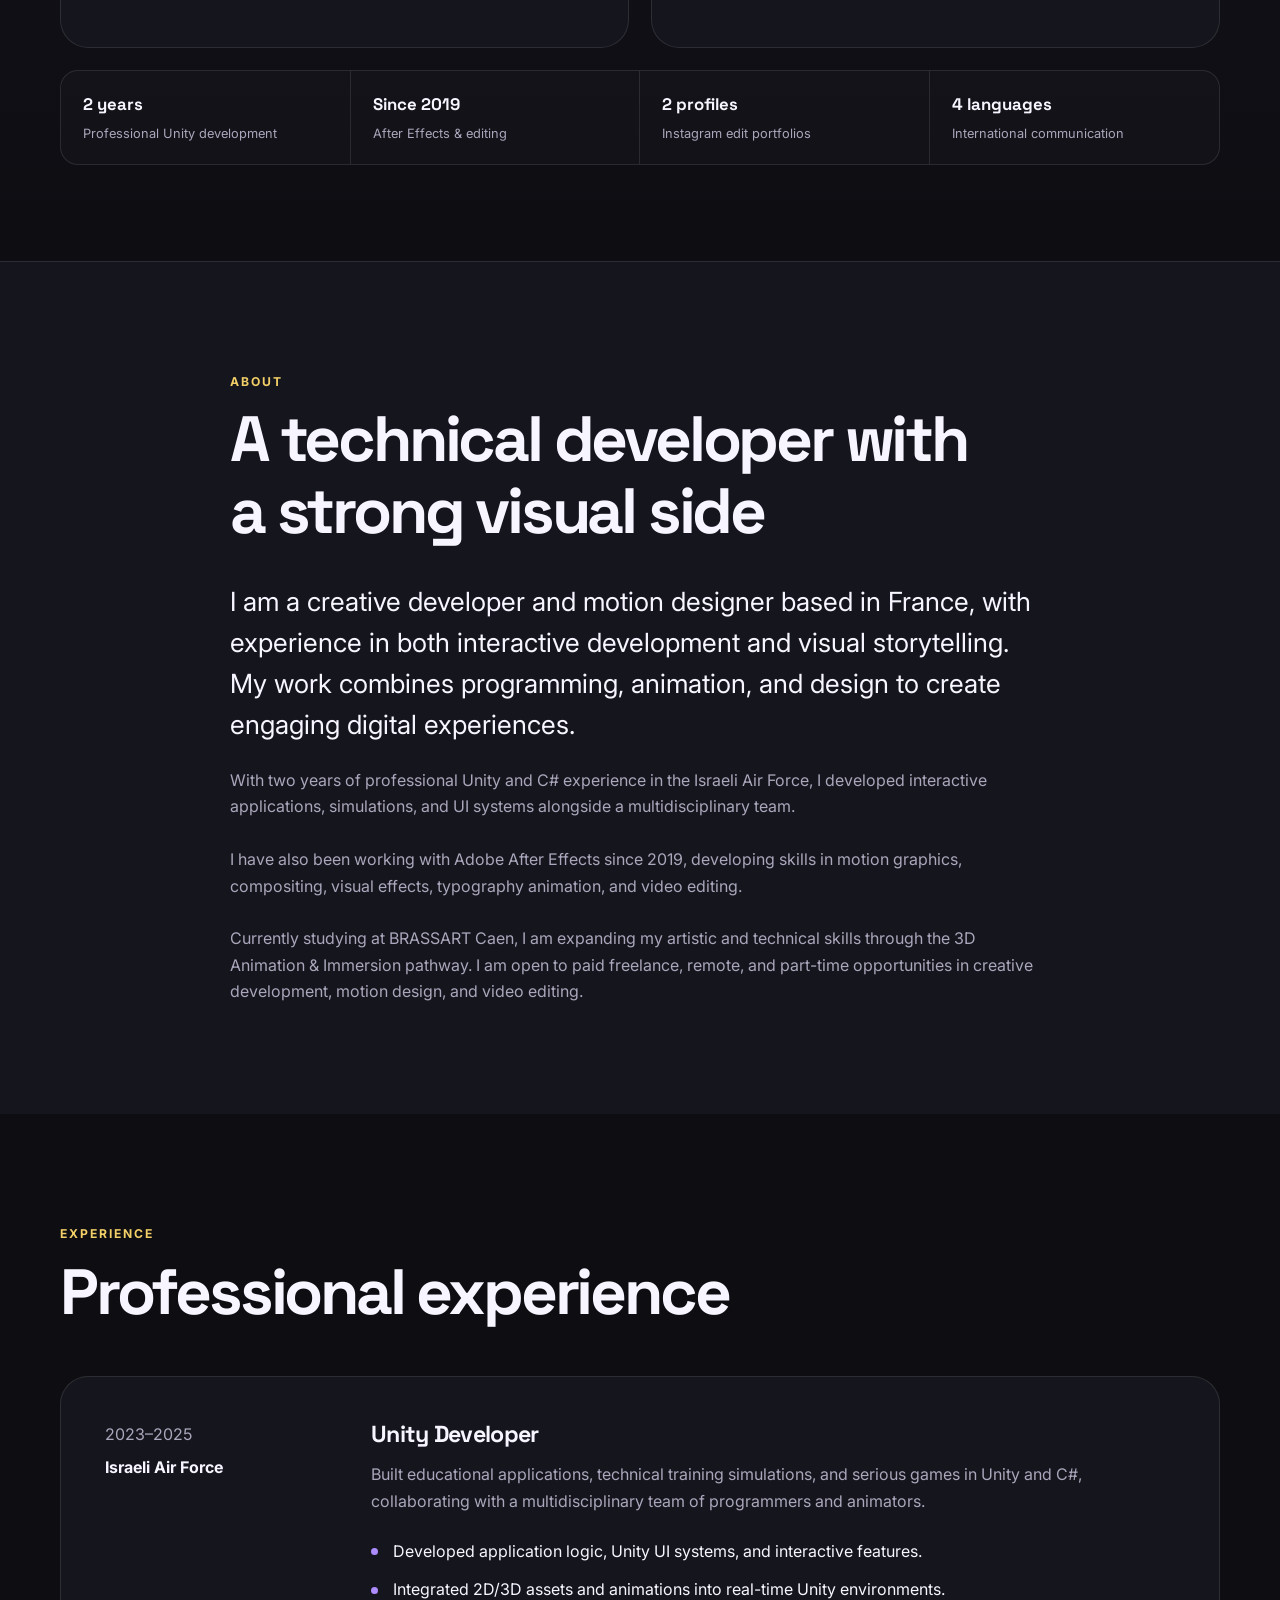
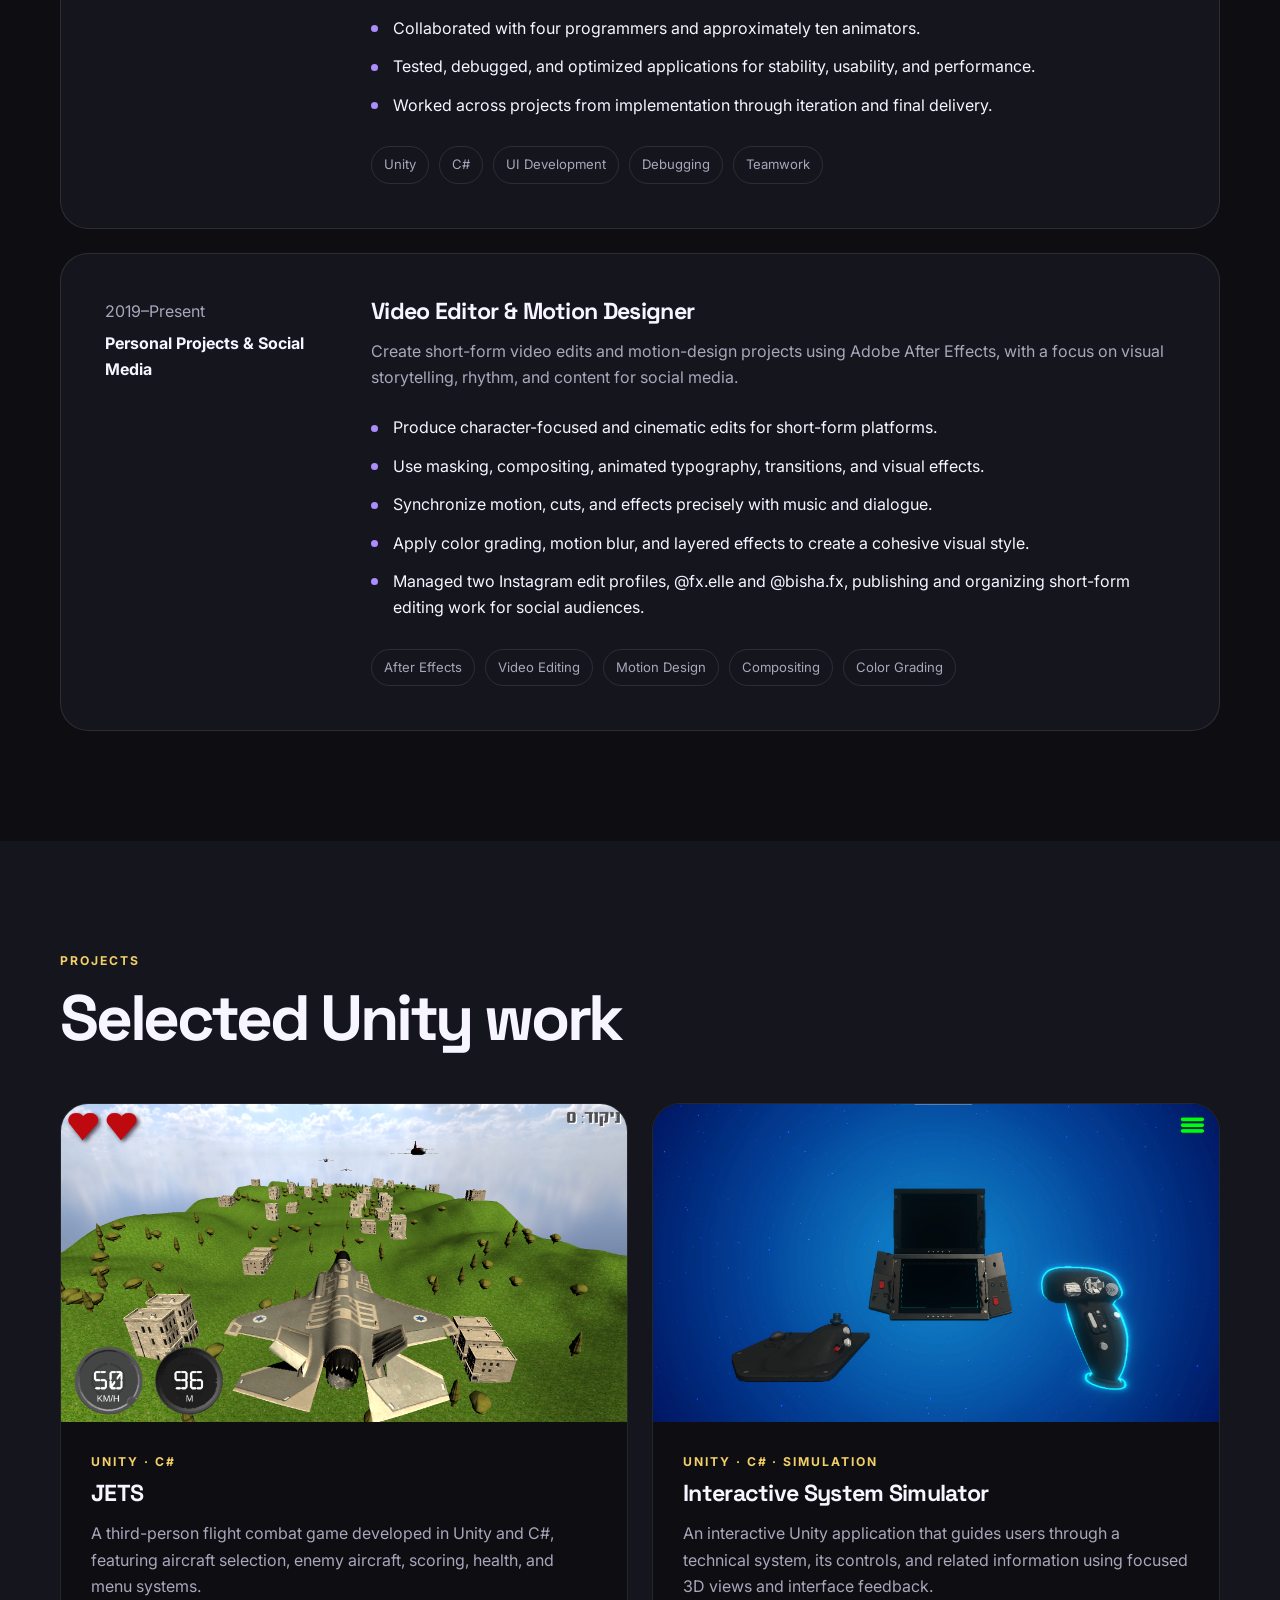
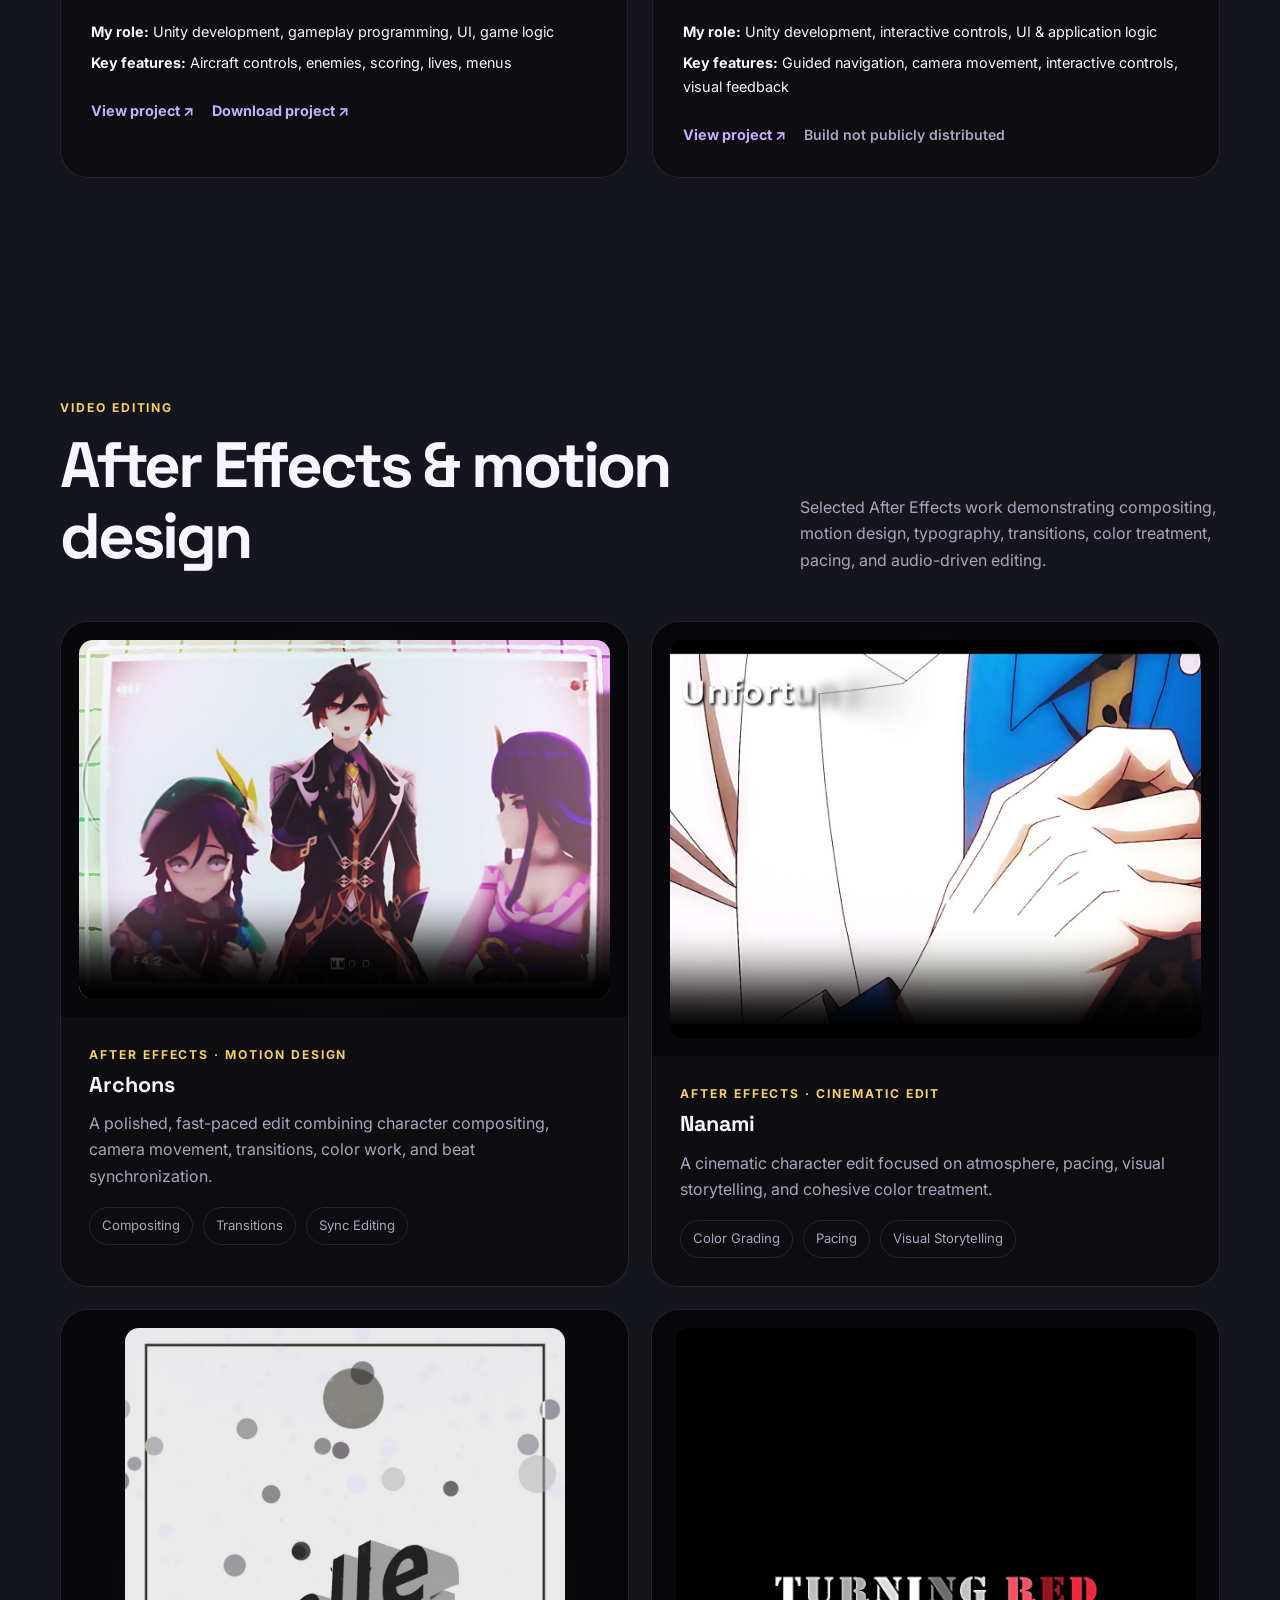
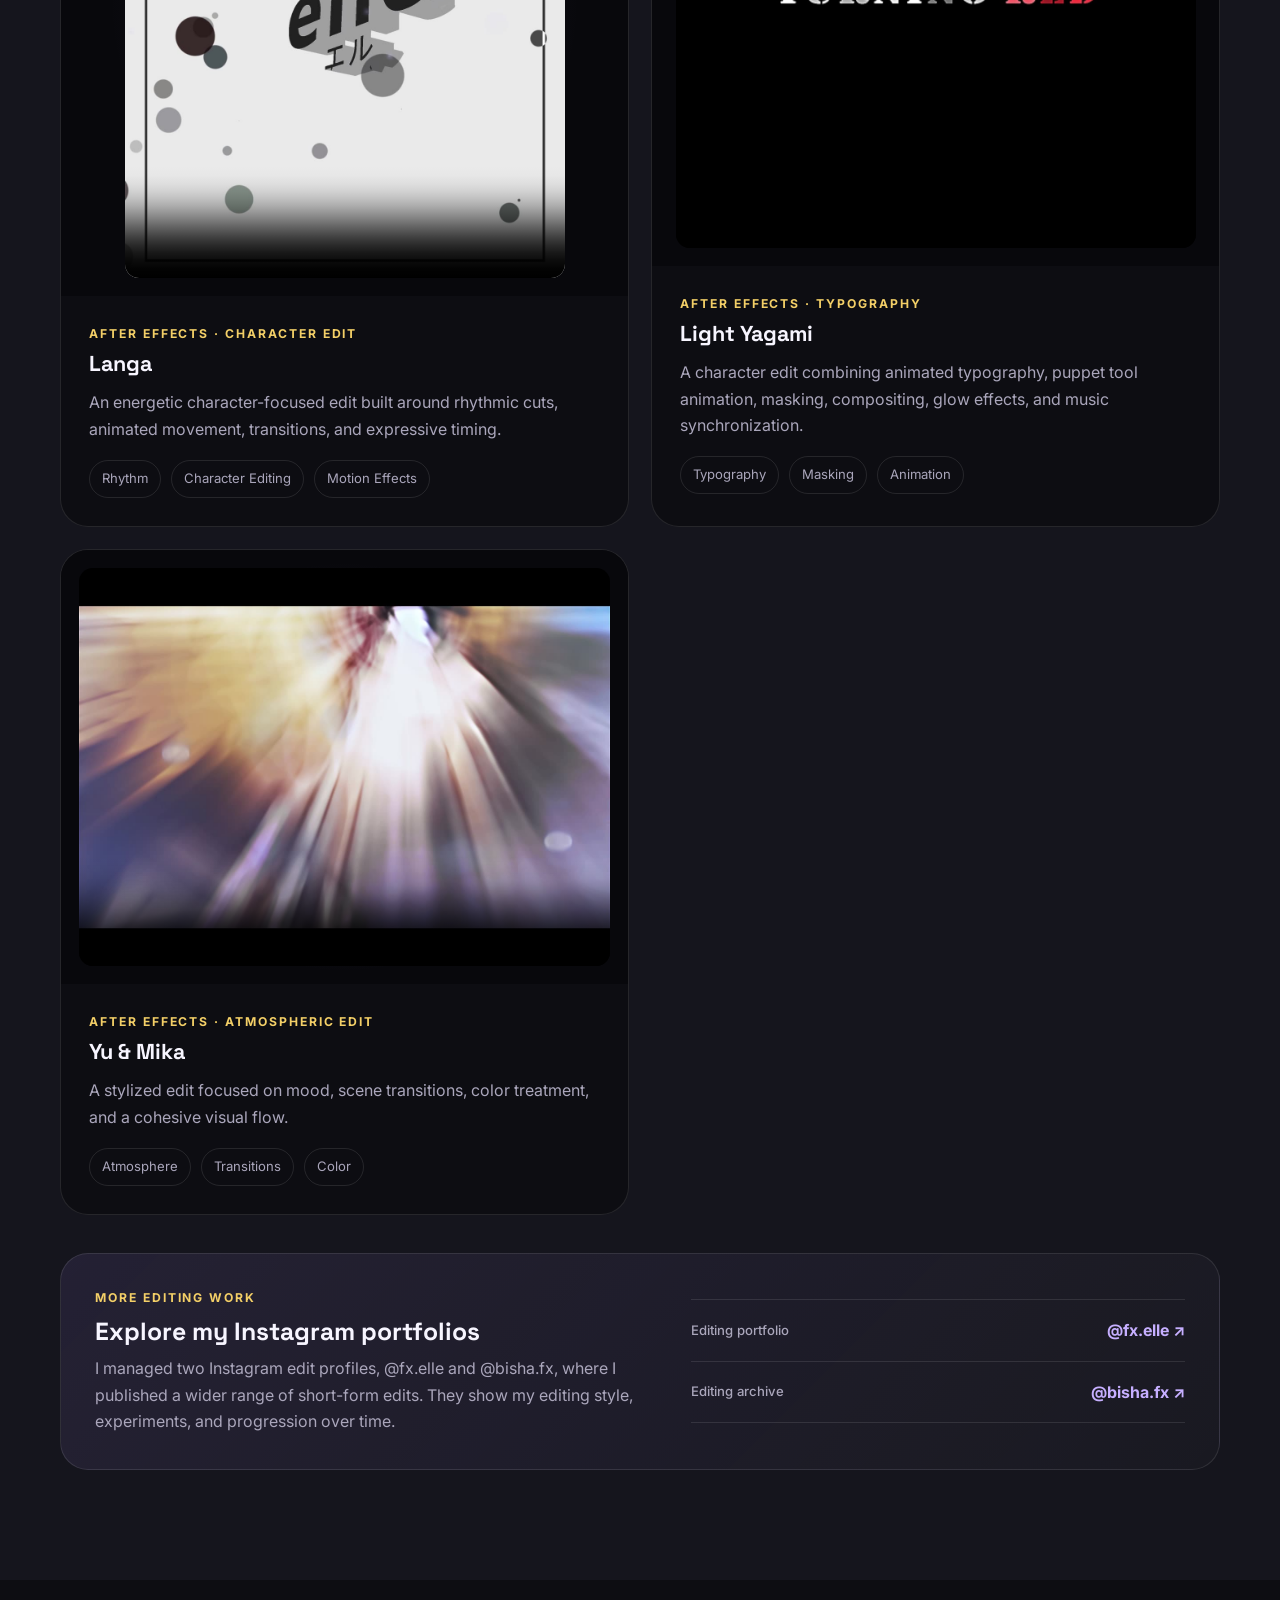
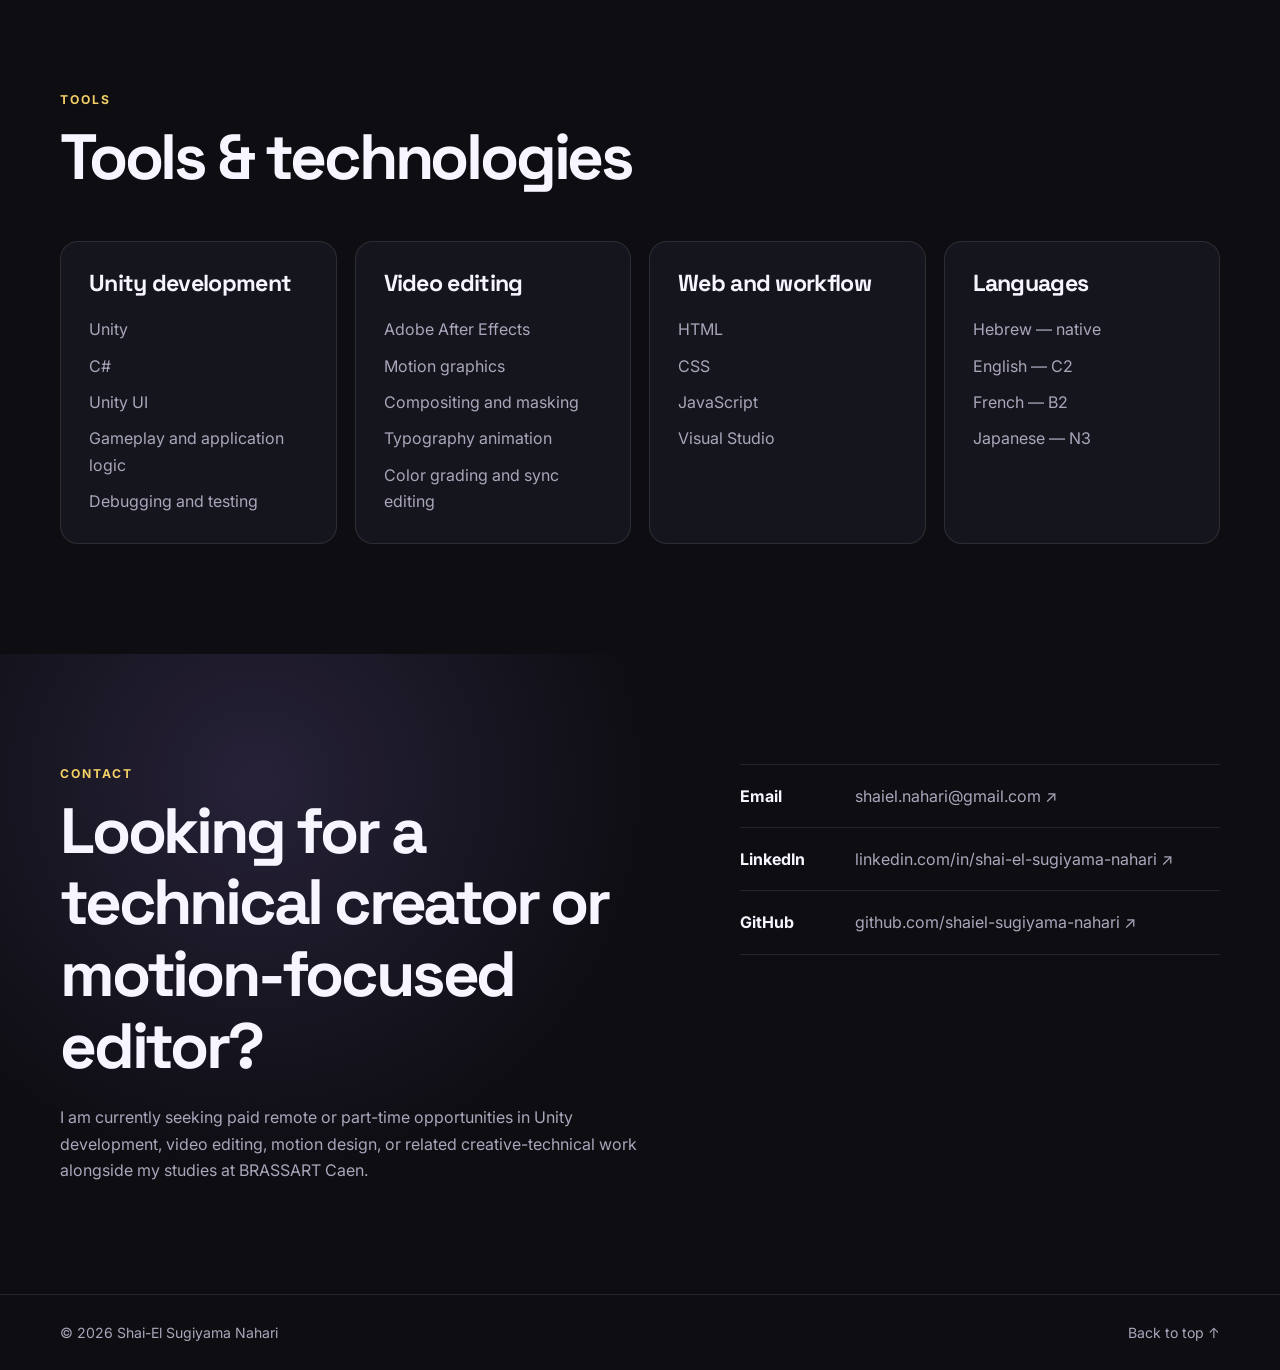
==== commit 0599fab1: "Refactor HTML content for improved formatting Removed redundant paragraph tags and added line breaks" ====
--- a/index.html
+++ b/index.html
@@ -139,12 +139,10 @@
         <p>
           With two years of professional Unity and C# experience in the Israeli Air Force, I developed interactive 
           applications, simulations, and UI systems alongside a multidisciplinary team.
-        </p>
-        <p>
+          <br><br>
           I have also been working with Adobe After Effects since 2019, developing skills in motion graphics, 
           compositing, visual effects, typography animation, and video editing.
-        </p>
-        <p>
+          <br><br>
           Currently studying at BRASSART Caen, I am expanding my artistic and technical skills through the 3D 
           Animation & Immersion pathway. I am open to paid freelance, remote, and part-time opportunities in 
           creative development, motion design, and video editing.
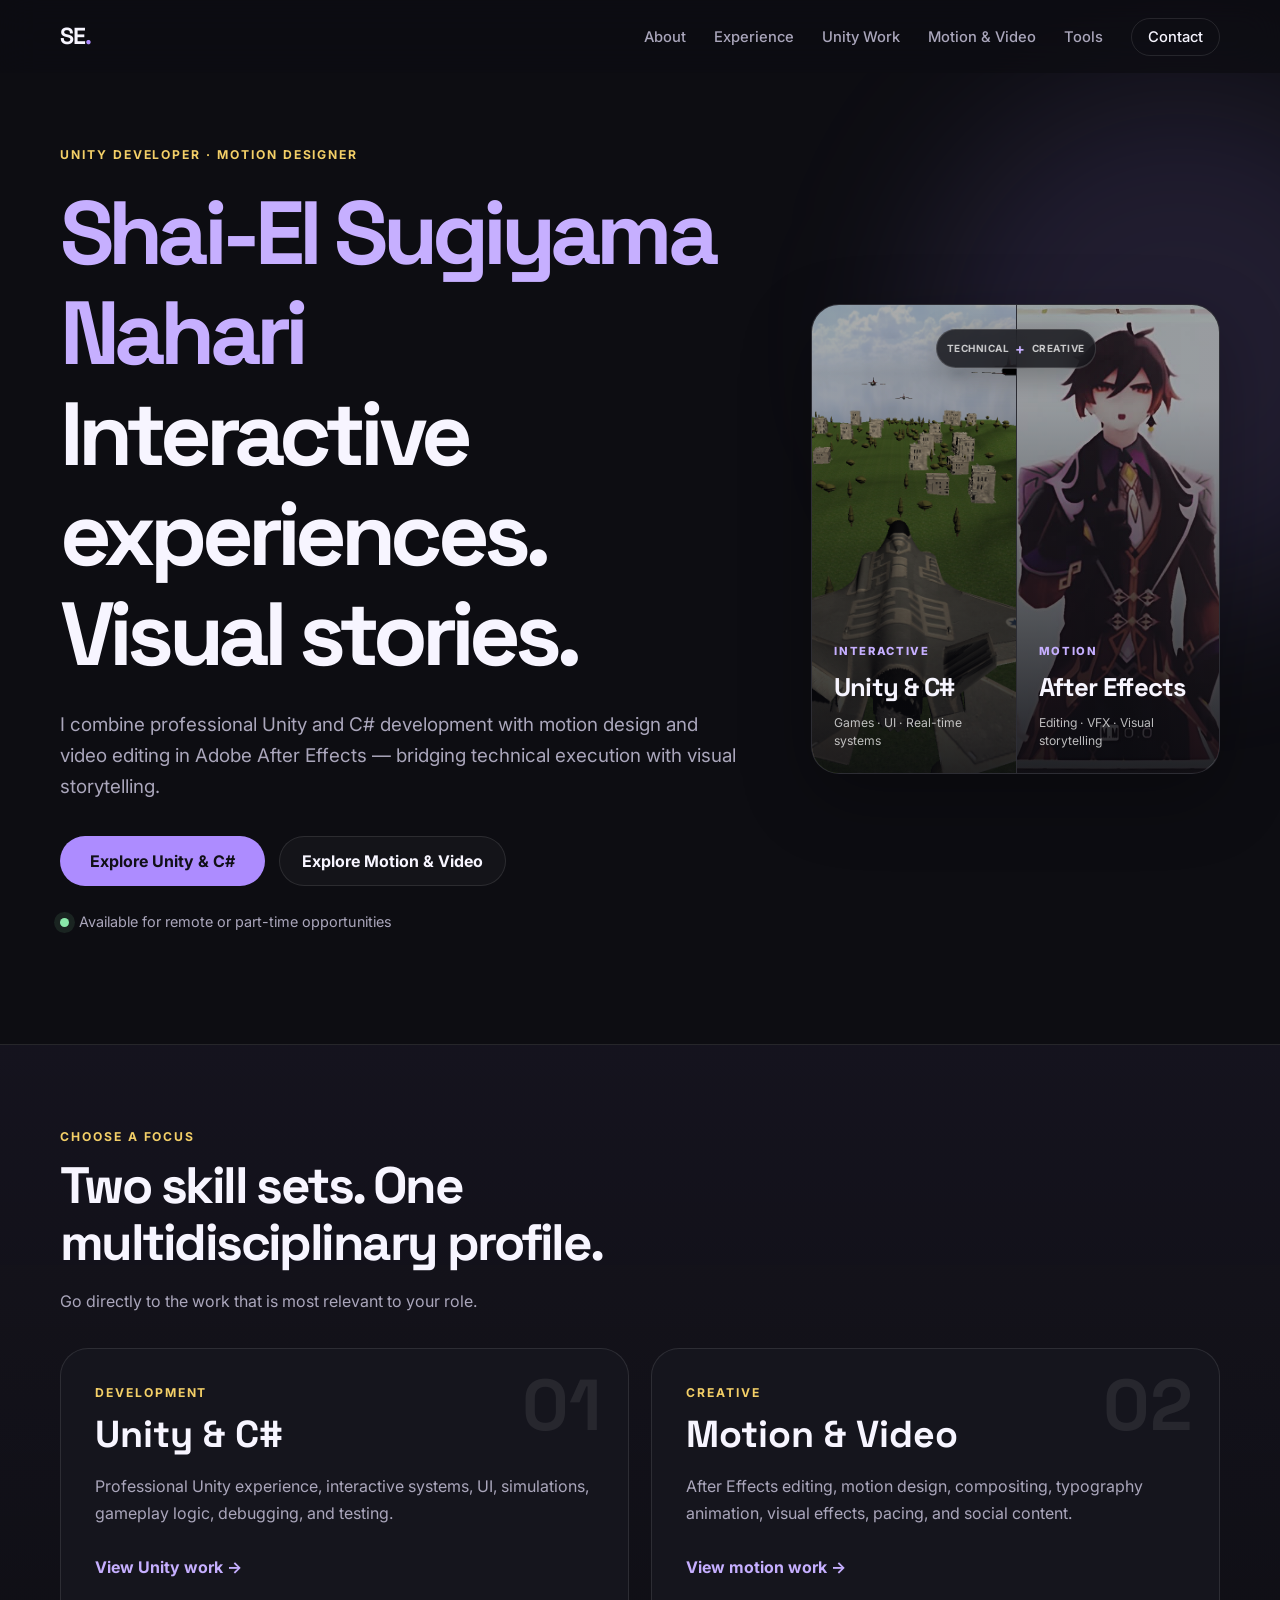
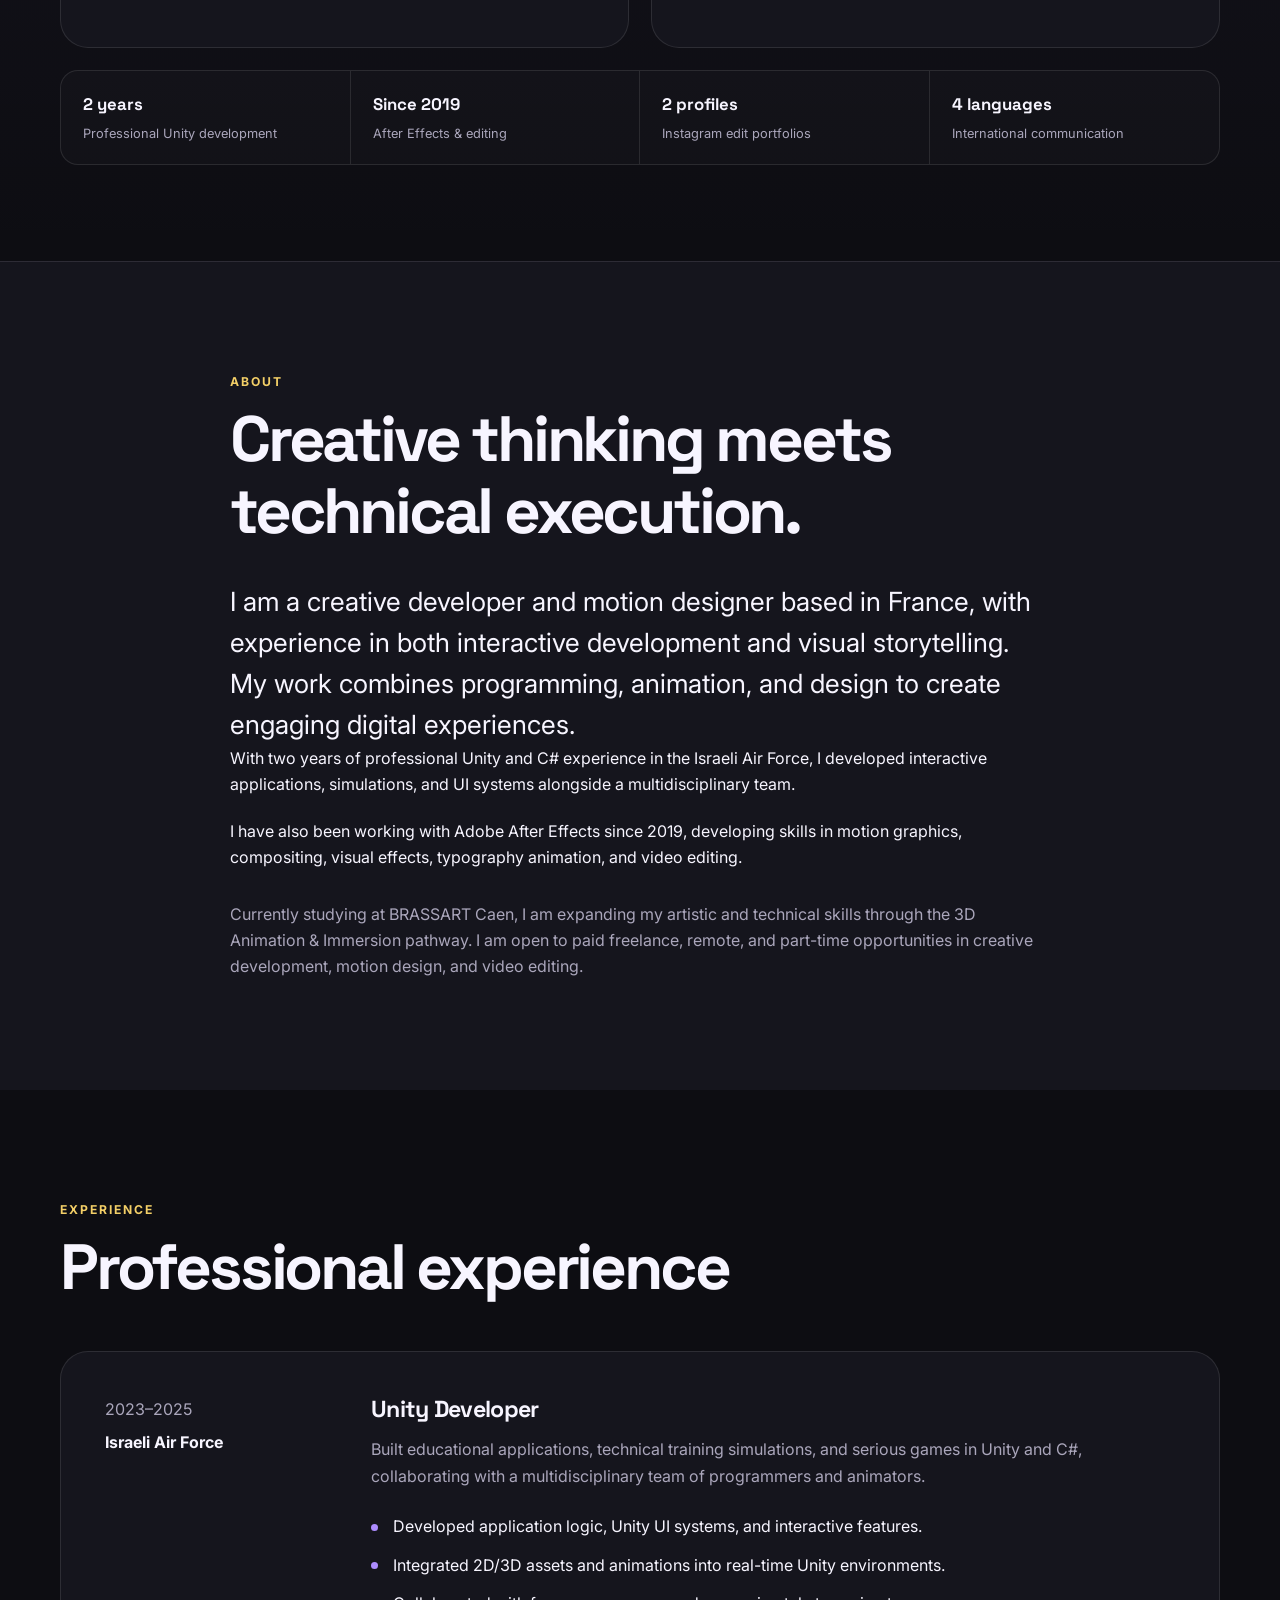
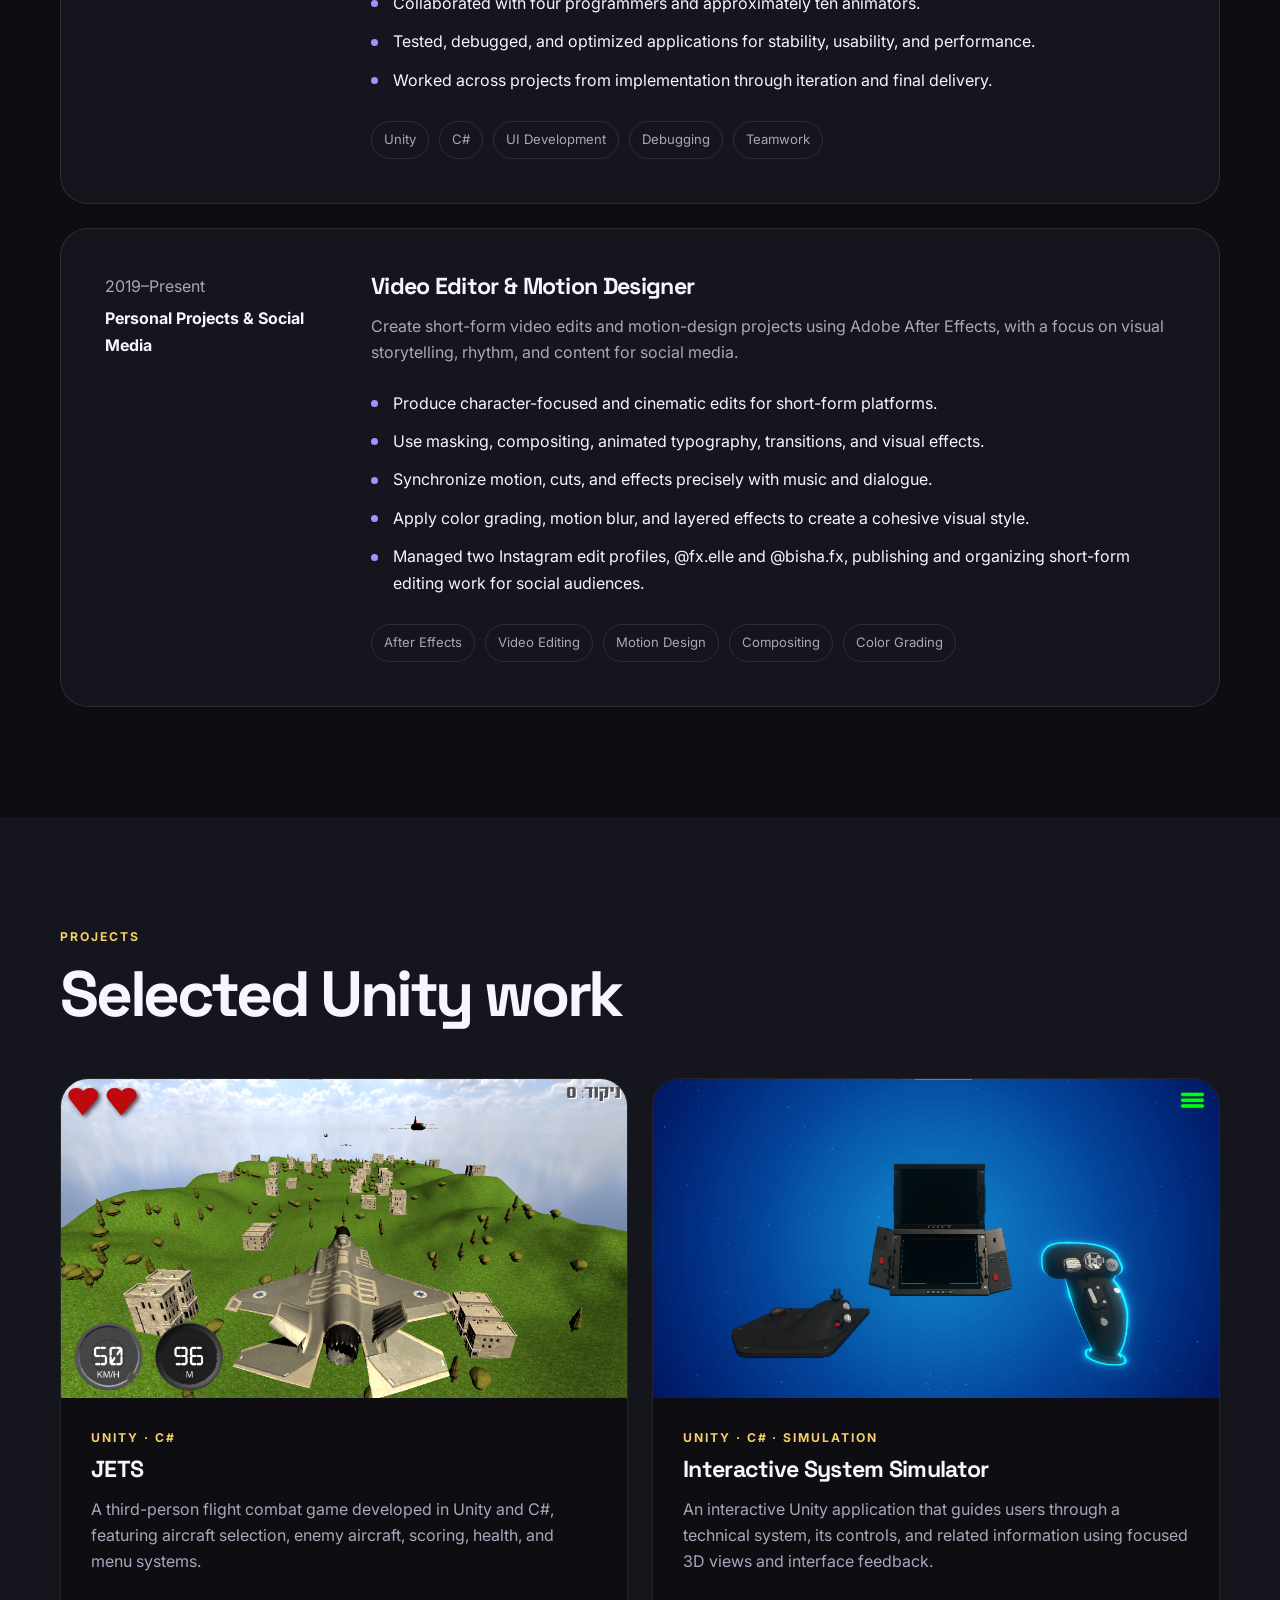
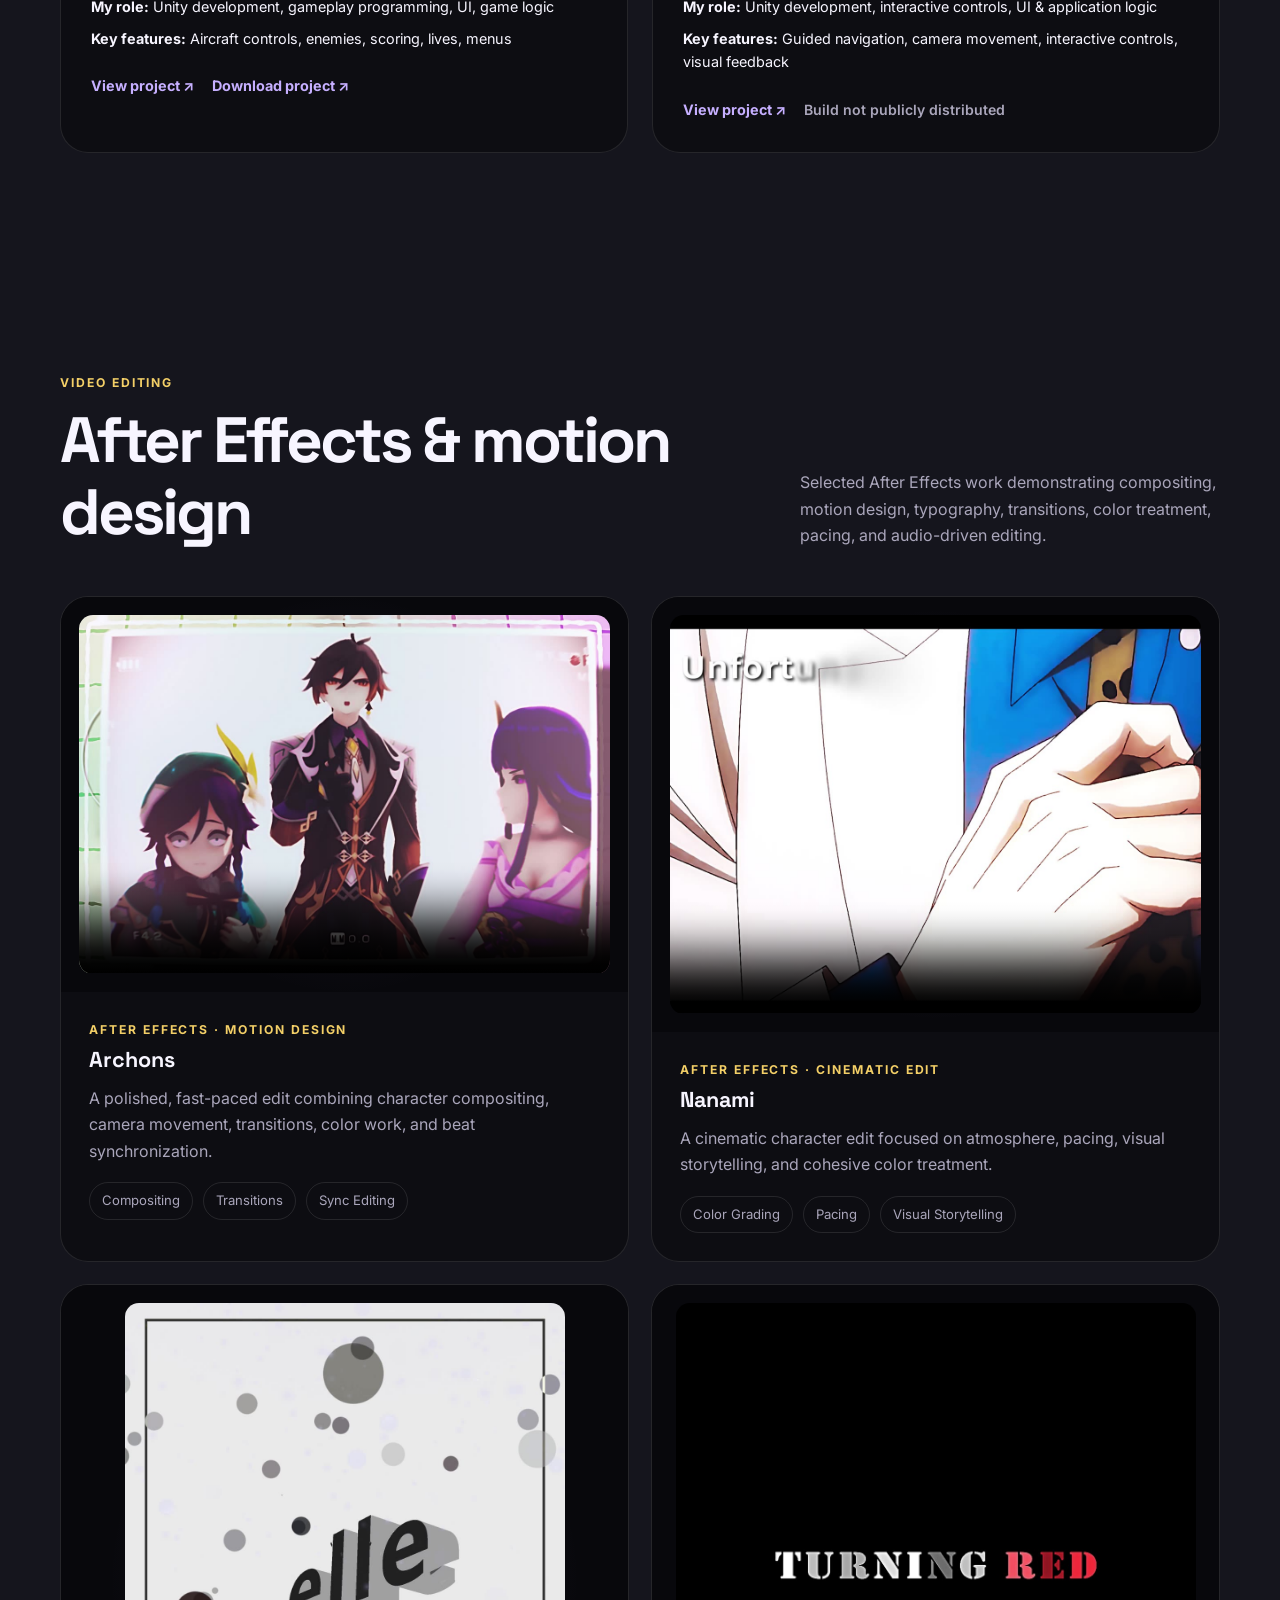
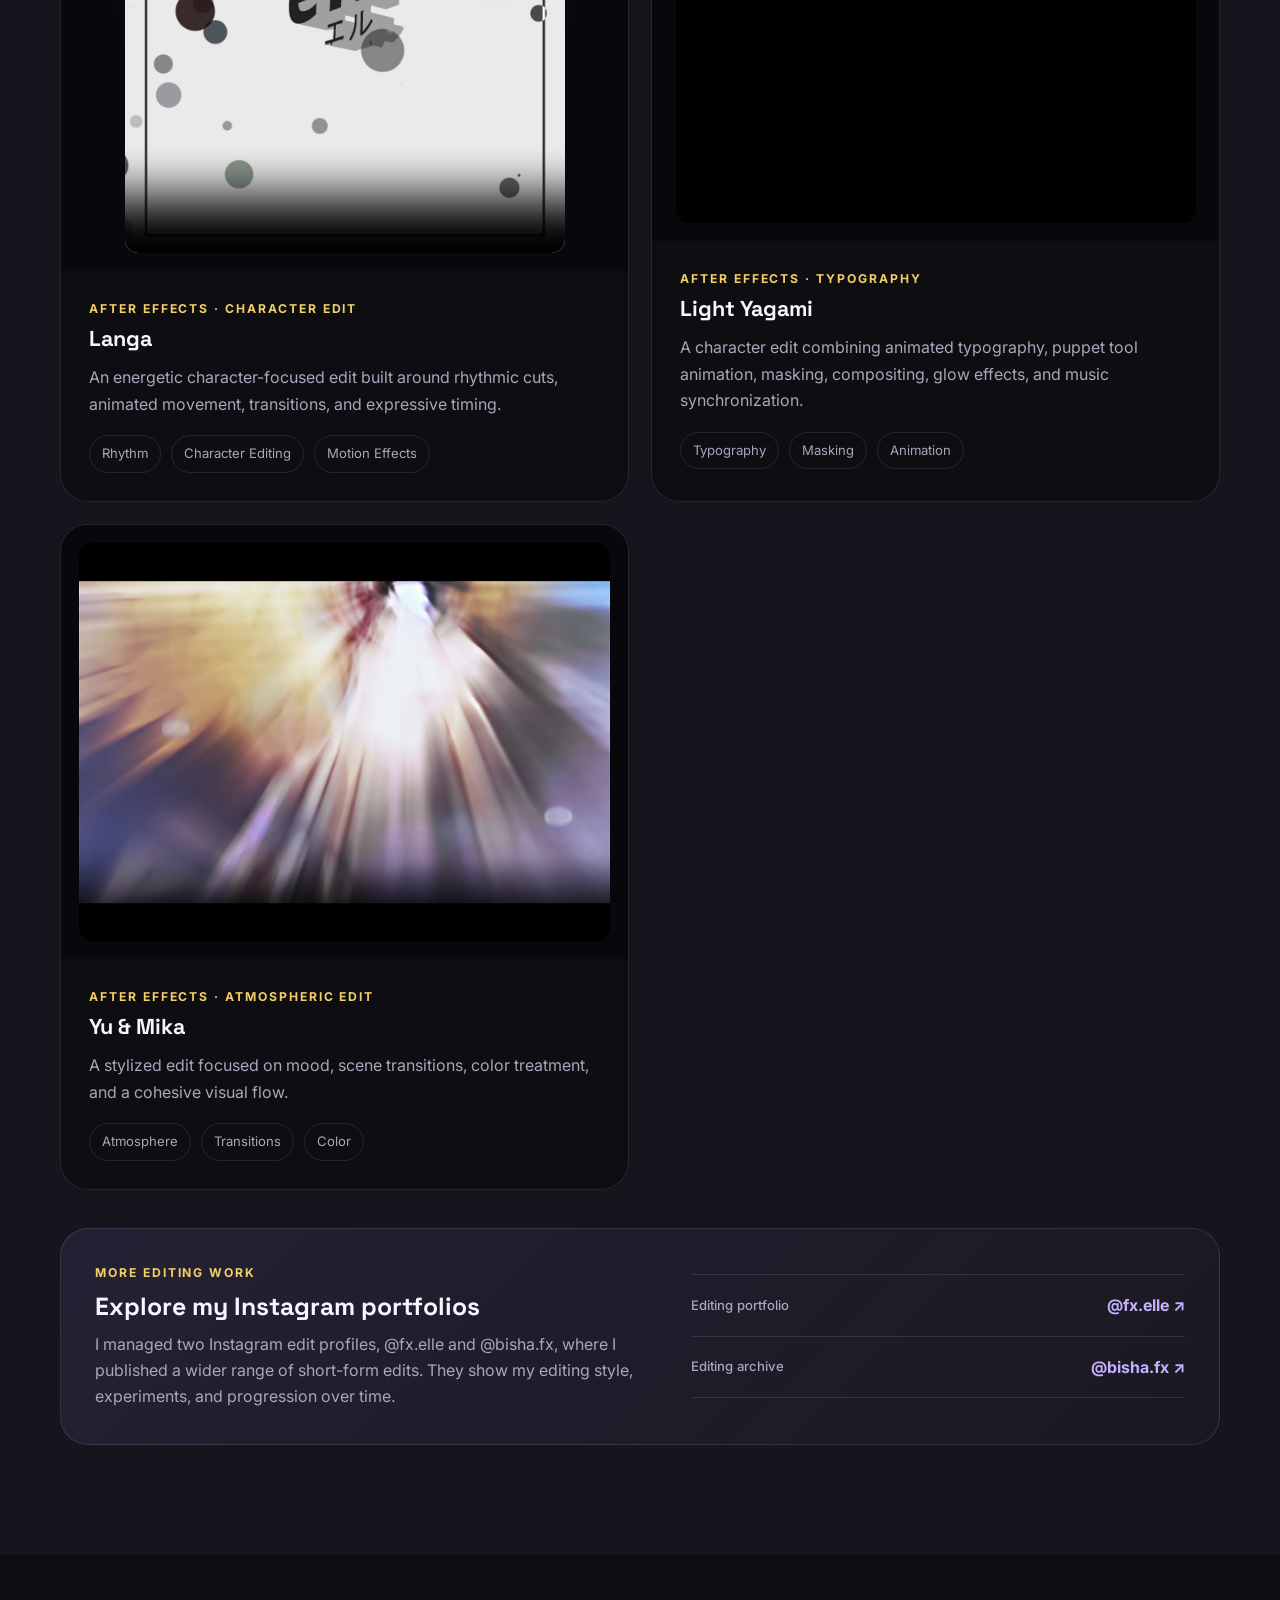
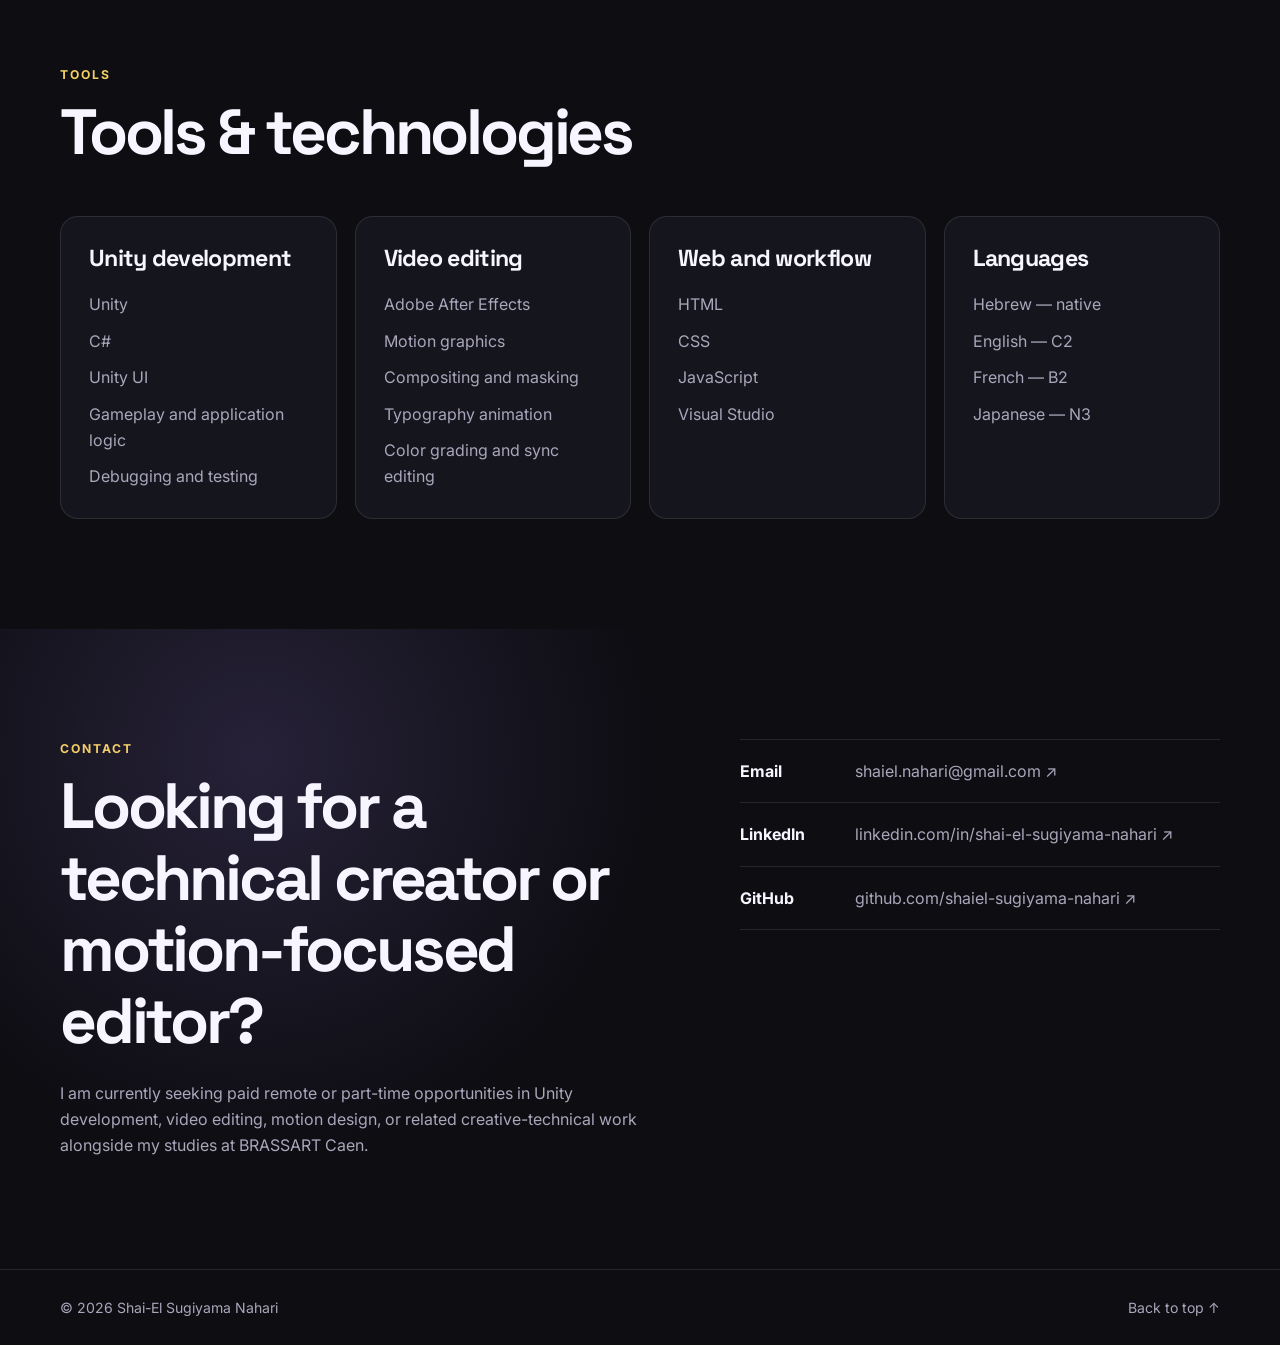
==== commit 2abf097d: "Revise 'About' section content and formatting Updated the 'About' section with a new heading and imp" ====
--- a/index.html
+++ b/index.html
@@ -126,26 +126,36 @@
         </div>
       </div>
     </section>
-
+    
     <section class="section section-muted" id="about">
       <div class="container narrow reveal">
         <p class="section-label">About</p>
-        <h2>A technical developer with a strong visual side</h2>
+        <h2>Creative thinking meets technical execution.</h2>
+    
         <p class="large-copy">
-          I am a creative developer and motion designer based in France, with experience in both interactive 
-          development and visual storytelling. My work combines programming, animation, and design to create 
-          engaging digital experiences.
+          I am a creative developer and motion designer based in France,
+          with experience in both interactive development and visual
+          storytelling. My work combines programming, animation, and
+          design to create engaging digital experiences.
         </p>
+    
+        <p style="margin-bottom: 20px;">
+          With two years of professional Unity and C# experience in
+          the Israeli Air Force, I developed interactive applications,
+          simulations, and UI systems alongside a multidisciplinary team.
+        </p>
+    
+        <p style="margin-bottom: 30px;">
+          I have also been working with Adobe After Effects since 2019,
+          developing skills in motion graphics, compositing, visual
+          effects, typography animation, and video editing.
+        </p>
+    
         <p>
-          With two years of professional Unity and C# experience in the Israeli Air Force, I developed interactive 
-          applications, simulations, and UI systems alongside a multidisciplinary team.
-          <br><br>
-          I have also been working with Adobe After Effects since 2019, developing skills in motion graphics, 
-          compositing, visual effects, typography animation, and video editing.
-          <br><br>
-          Currently studying at BRASSART Caen, I am expanding my artistic and technical skills through the 3D 
-          Animation & Immersion pathway. I am open to paid freelance, remote, and part-time opportunities in 
-          creative development, motion design, and video editing.
+          Currently studying at BRASSART Caen, I am expanding my artistic
+          and technical skills through the 3D Animation & Immersion pathway.
+          I am open to paid freelance, remote, and part-time opportunities
+          in creative development, motion design, and video editing.
         </p>
       </div>
     </section>
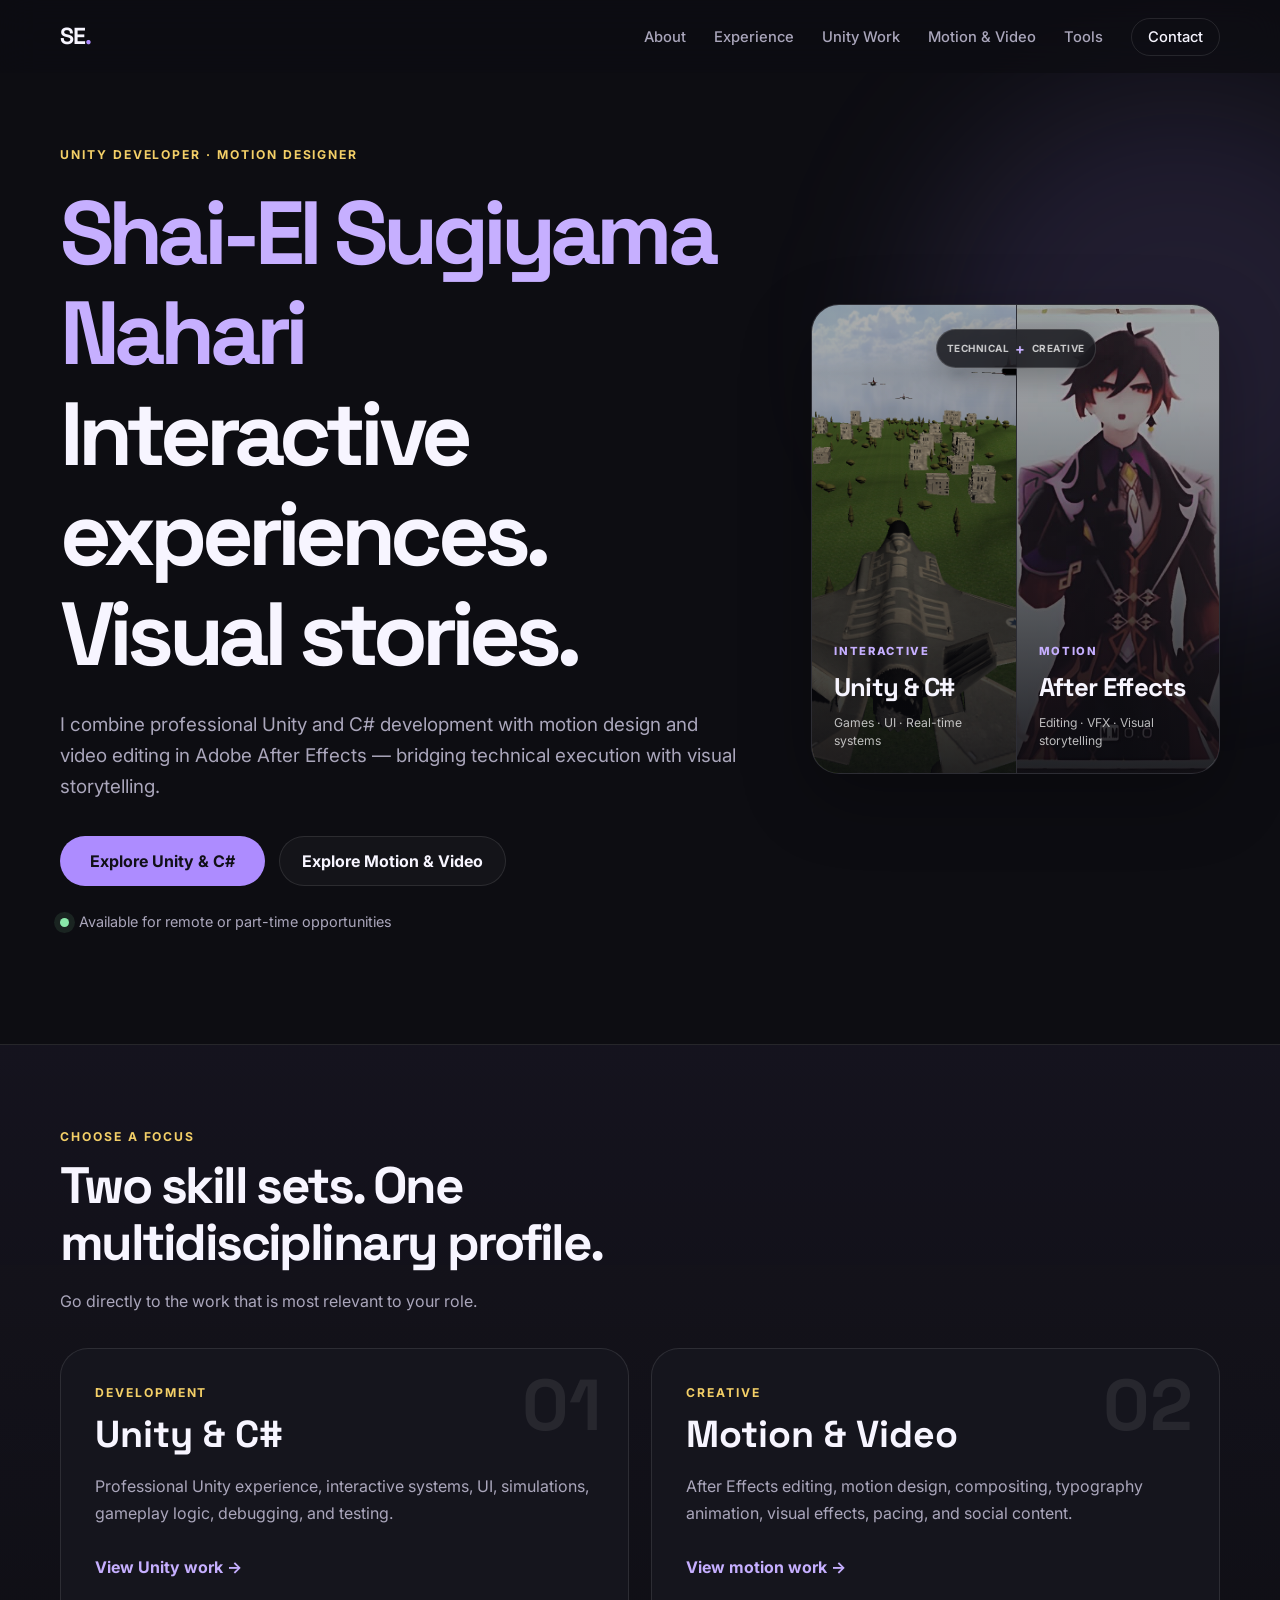
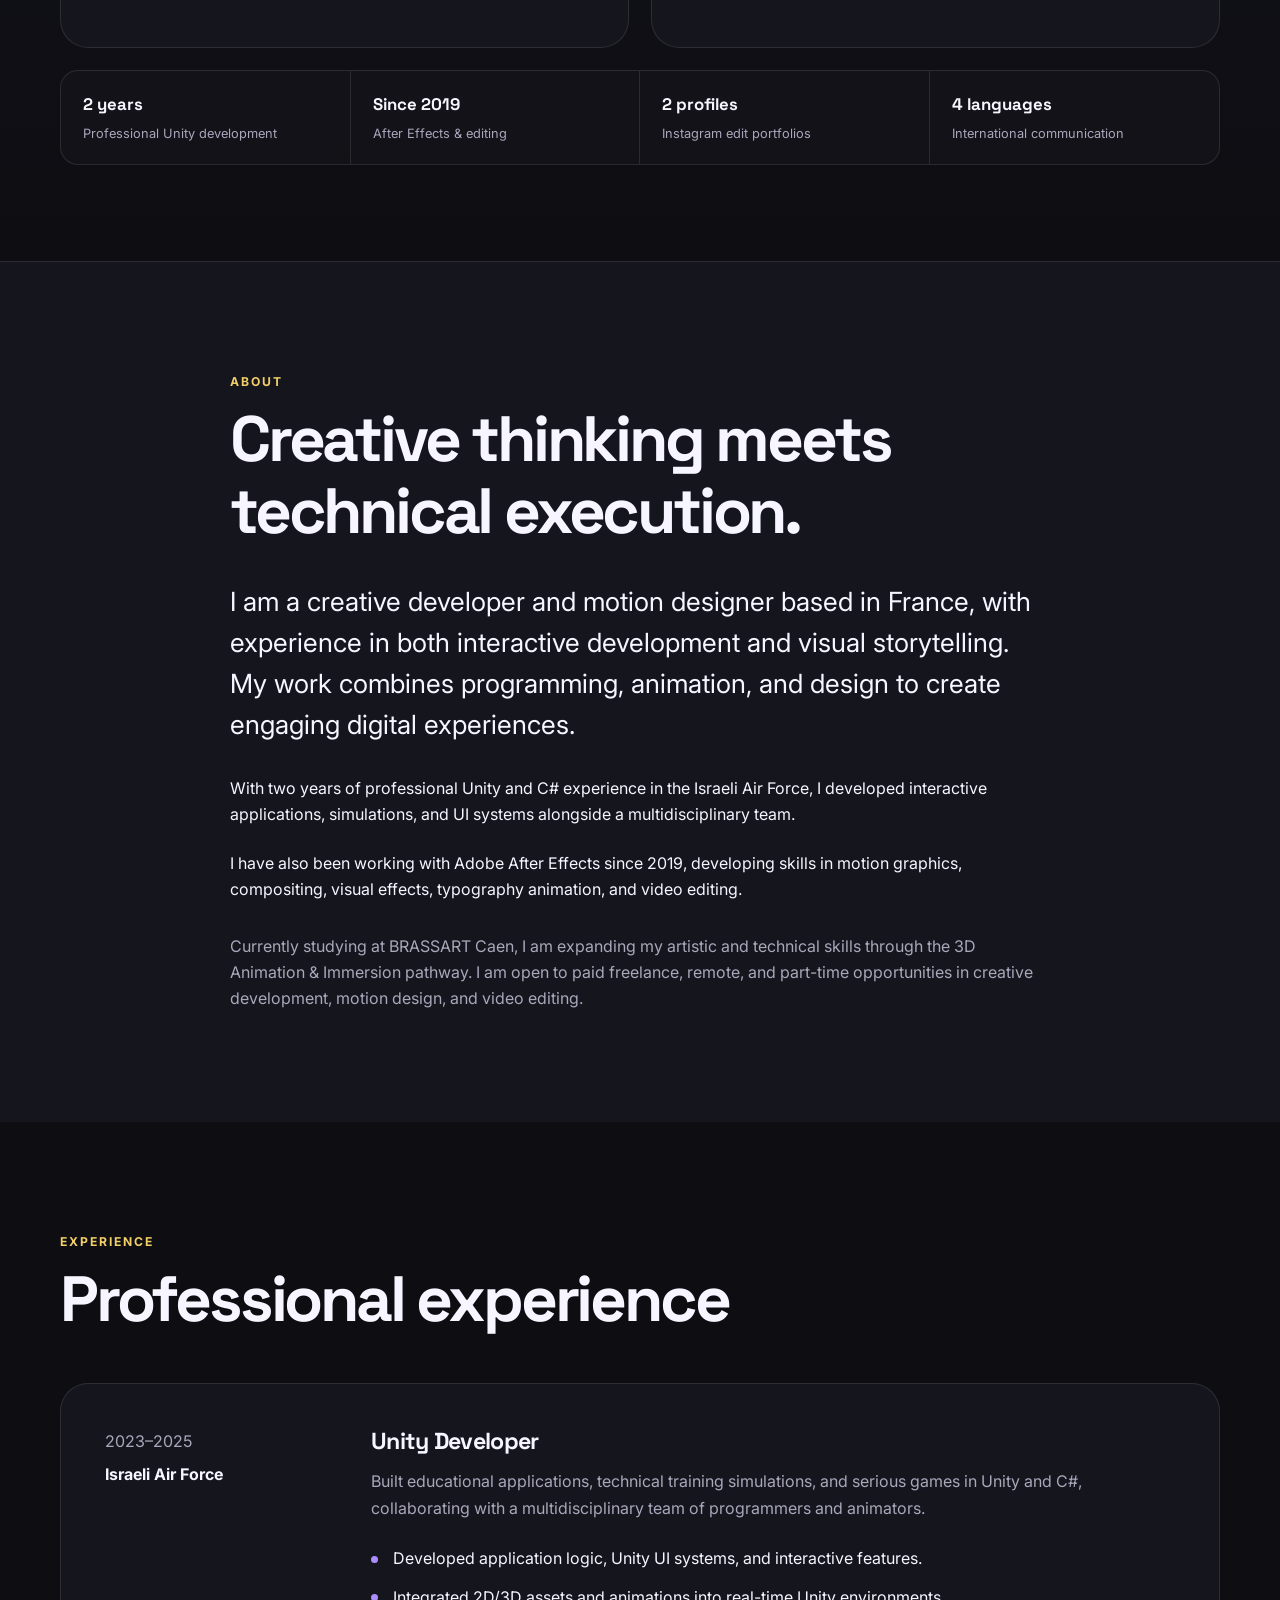
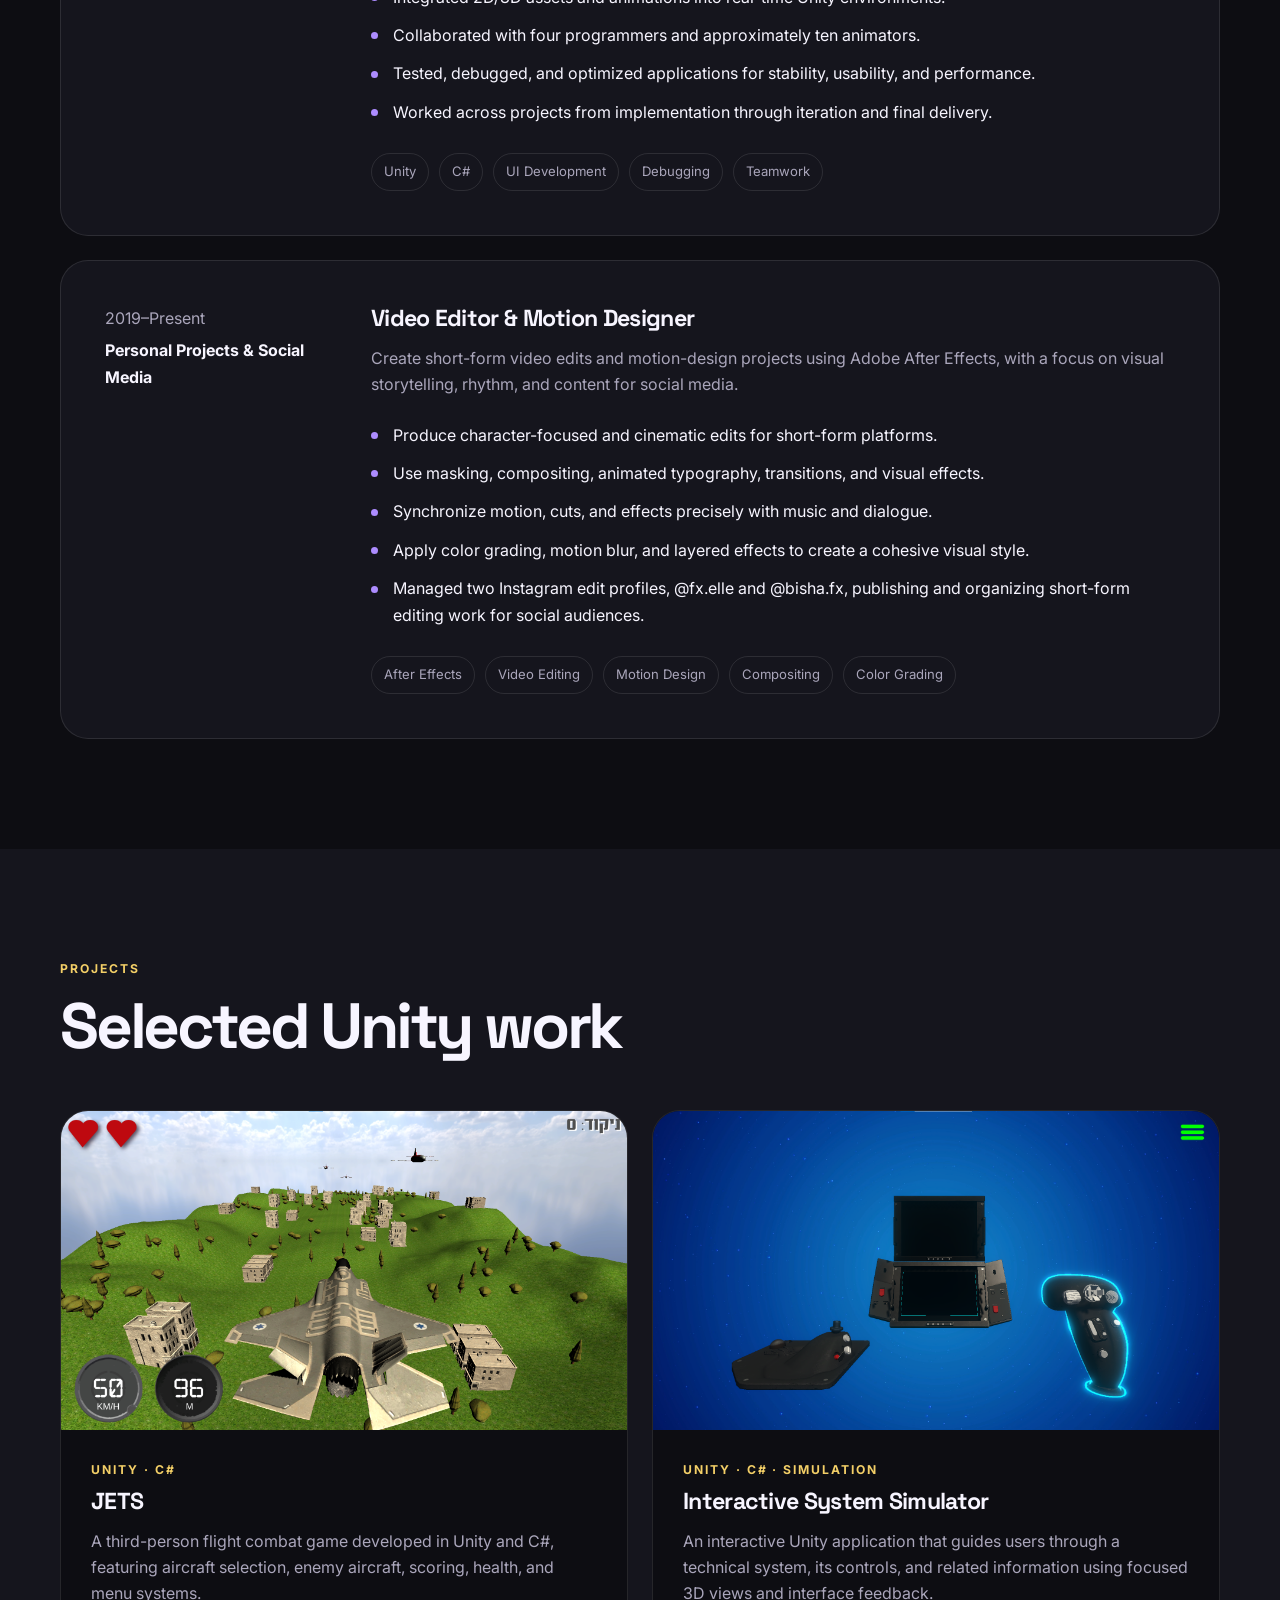
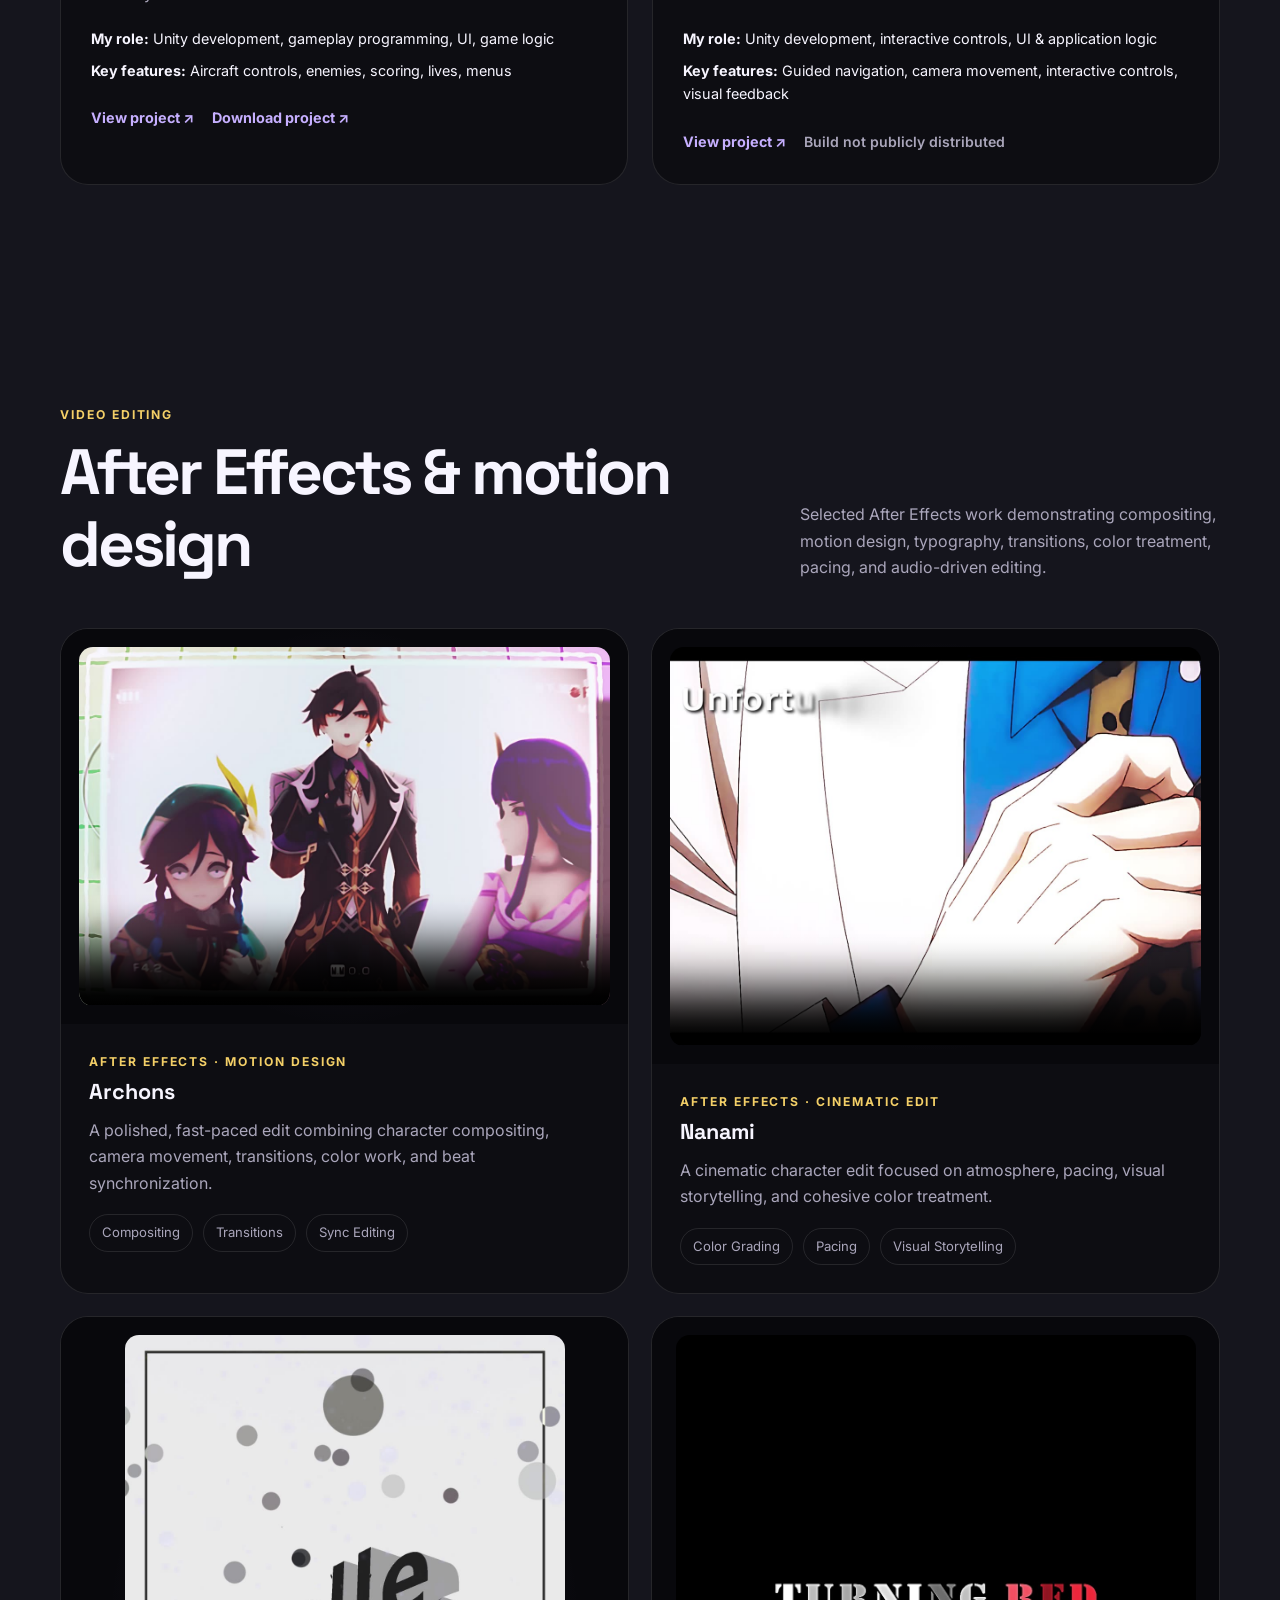
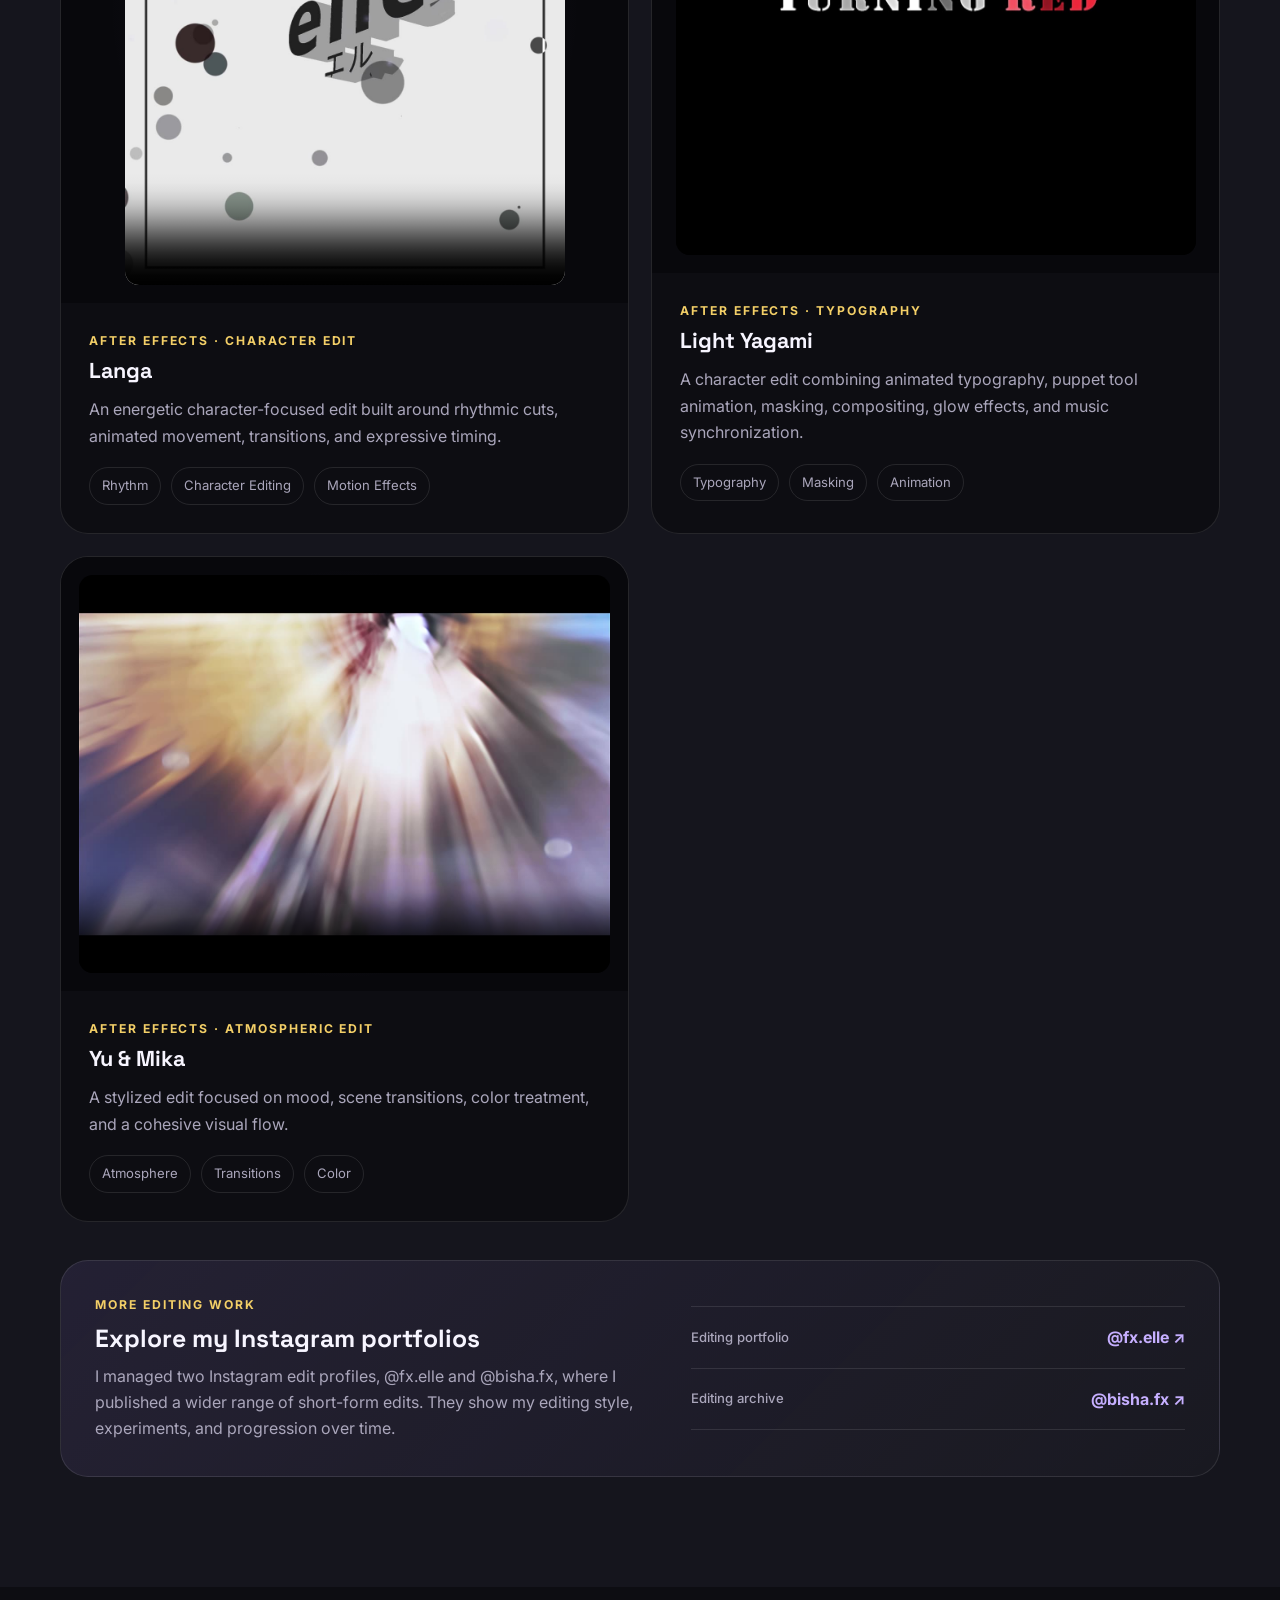
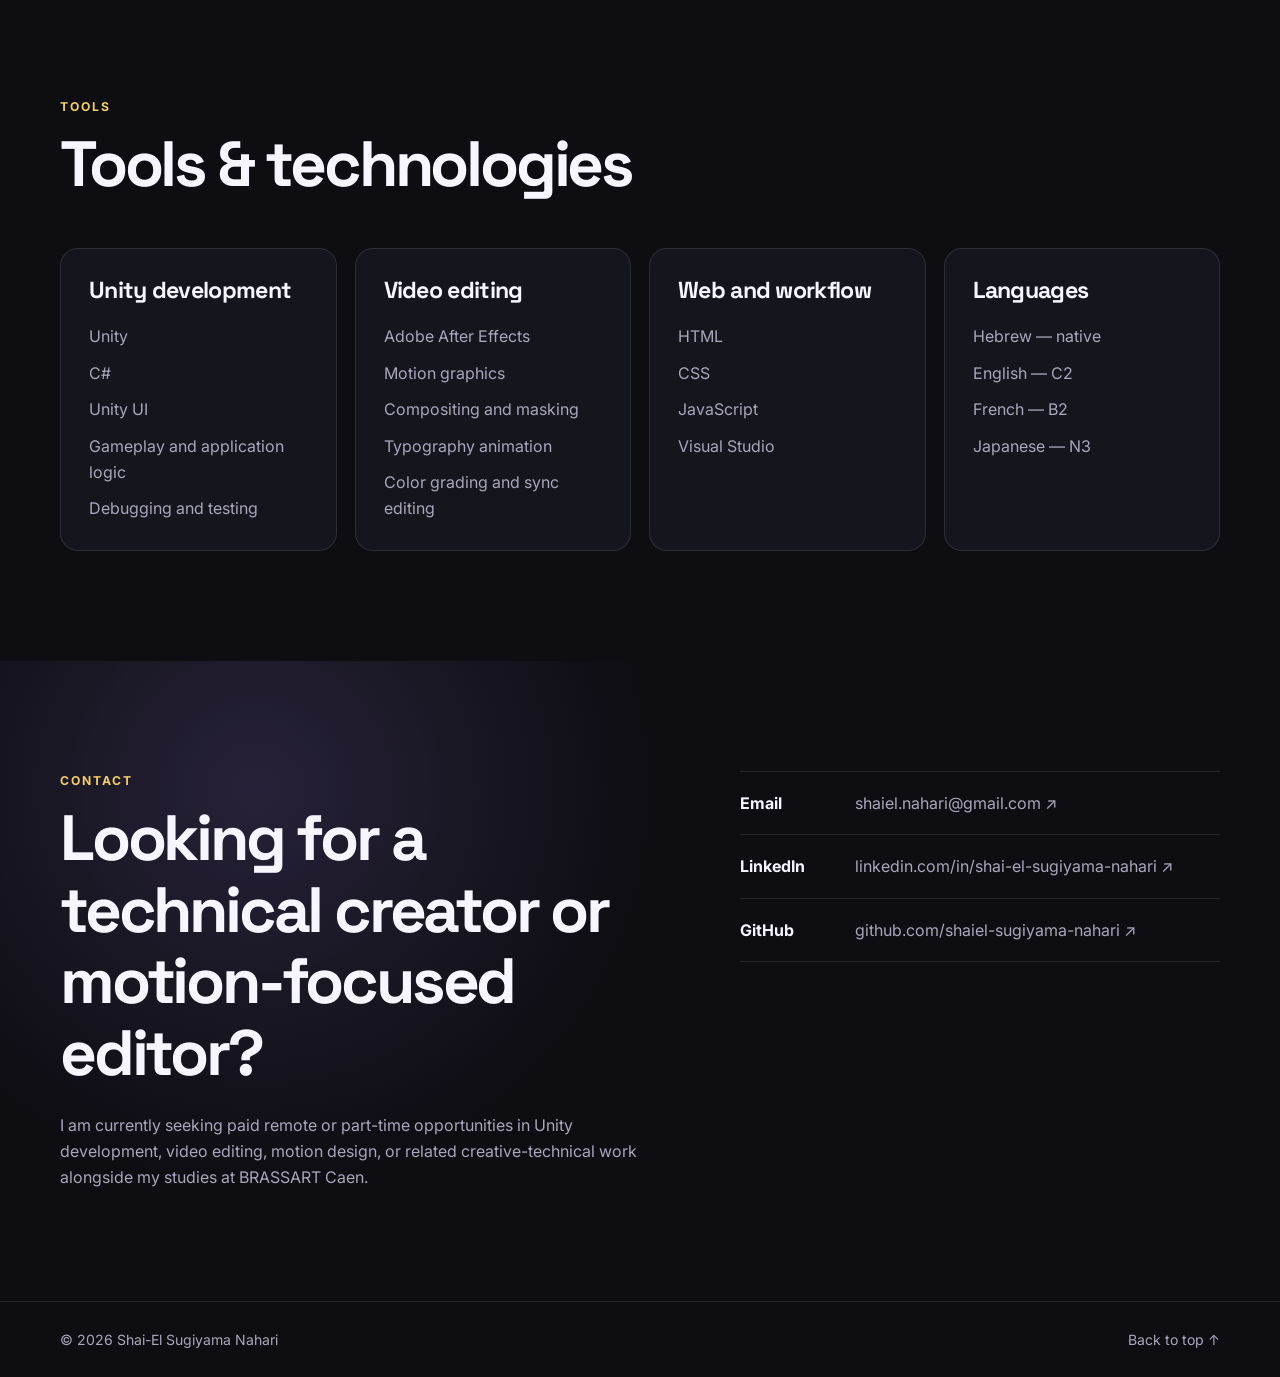
==== commit 5d3dee37: "Refine paragraph styles in About section Updated paragraph styles for better spacing and readability" ====
--- a/index.html
+++ b/index.html
@@ -127,38 +127,41 @@
       </div>
     </section>
     
-    <section class="section section-muted" id="about">
-      <div class="container narrow reveal">
-        <p class="section-label">About</p>
-        <h2>Creative thinking meets technical execution.</h2>
     
-        <p class="large-copy">
-          I am a creative developer and motion designer based in France,
-          with experience in both interactive development and visual
-          storytelling. My work combines programming, animation, and
-          design to create engaging digital experiences.
-        </p>
-    
-        <p style="margin-bottom: 20px;">
-          With two years of professional Unity and C# experience in
-          the Israeli Air Force, I developed interactive applications,
-          simulations, and UI systems alongside a multidisciplinary team.
-        </p>
-    
-        <p style="margin-bottom: 30px;">
-          I have also been working with Adobe After Effects since 2019,
-          developing skills in motion graphics, compositing, visual
-          effects, typography animation, and video editing.
-        </p>
-    
-        <p>
-          Currently studying at BRASSART Caen, I am expanding my artistic
-          and technical skills through the 3D Animation & Immersion pathway.
-          I am open to paid freelance, remote, and part-time opportunities
-          in creative development, motion design, and video editing.
-        </p>
-      </div>
-    </section>
+
+<section class="section section-muted" id="about">
+  <div class="container narrow reveal">
+    <p class="section-label">About</p>
+
+    <h2>Creative thinking meets technical execution.</h2>
+
+    <p class="large-copy" style="margin-bottom: 30px;">
+      I am a creative developer and motion designer based in France,
+      with experience in both interactive development and visual
+      storytelling. My work combines programming, animation, and
+      design to create engaging digital experiences.
+    </p>
+
+    <p style="margin-top: 0; margin-bottom: 22px;">
+      With two years of professional Unity and C# experience in
+      the Israeli Air Force, I developed interactive applications,
+      simulations, and UI systems alongside a multidisciplinary team.
+    </p>
+
+    <p style="margin-top: 0; margin-bottom: 30px;">
+      I have also been working with Adobe After Effects since 2019,
+      developing skills in motion graphics, compositing, visual
+      effects, typography animation, and video editing.
+    </p>
+
+    <p style="margin-top: 0; margin-bottom: 0; color: #a9a7ba;">
+      Currently studying at BRASSART Caen, I am expanding my artistic
+      and technical skills through the 3D Animation & Immersion pathway.
+      I am open to paid freelance, remote, and part-time opportunities
+      in creative development, motion design, and video editing.
+    </p>
+  </div>
+</section>
 
     <section class="section" id="experience">
       <div class="container">
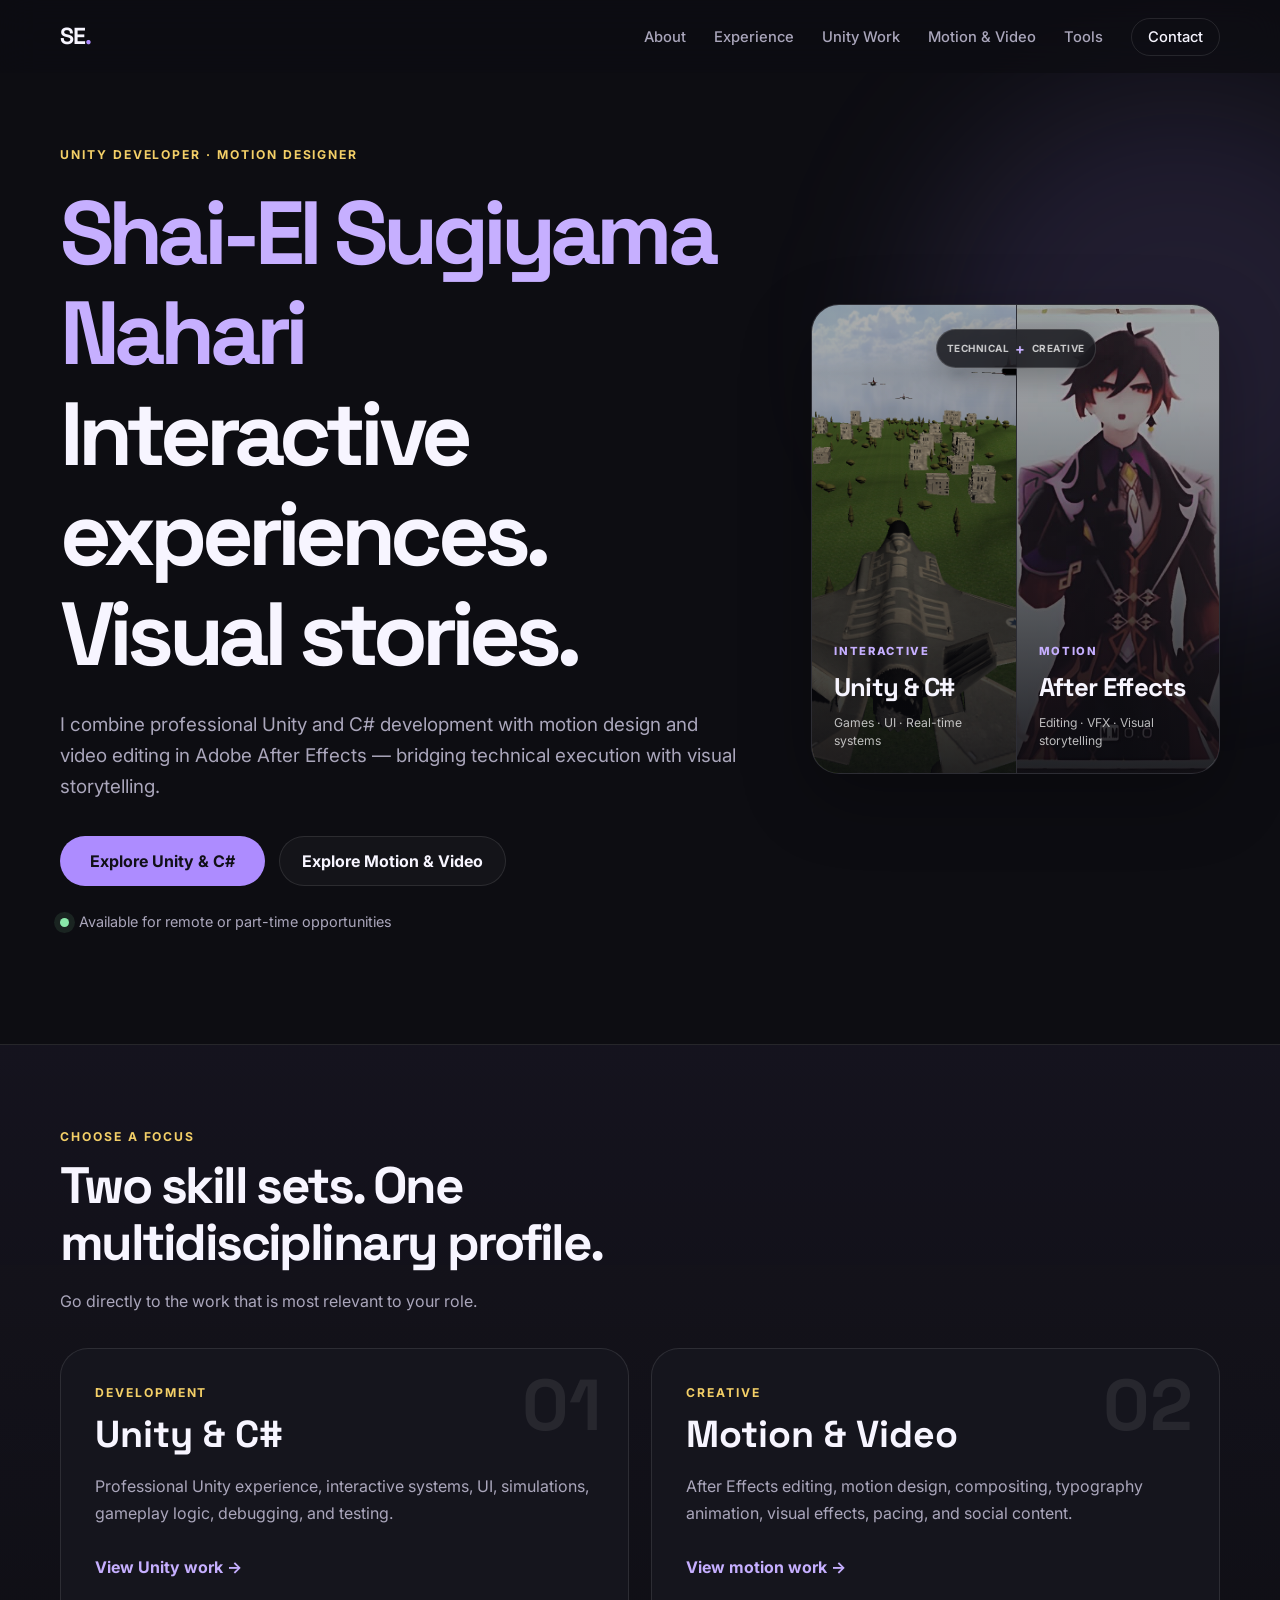
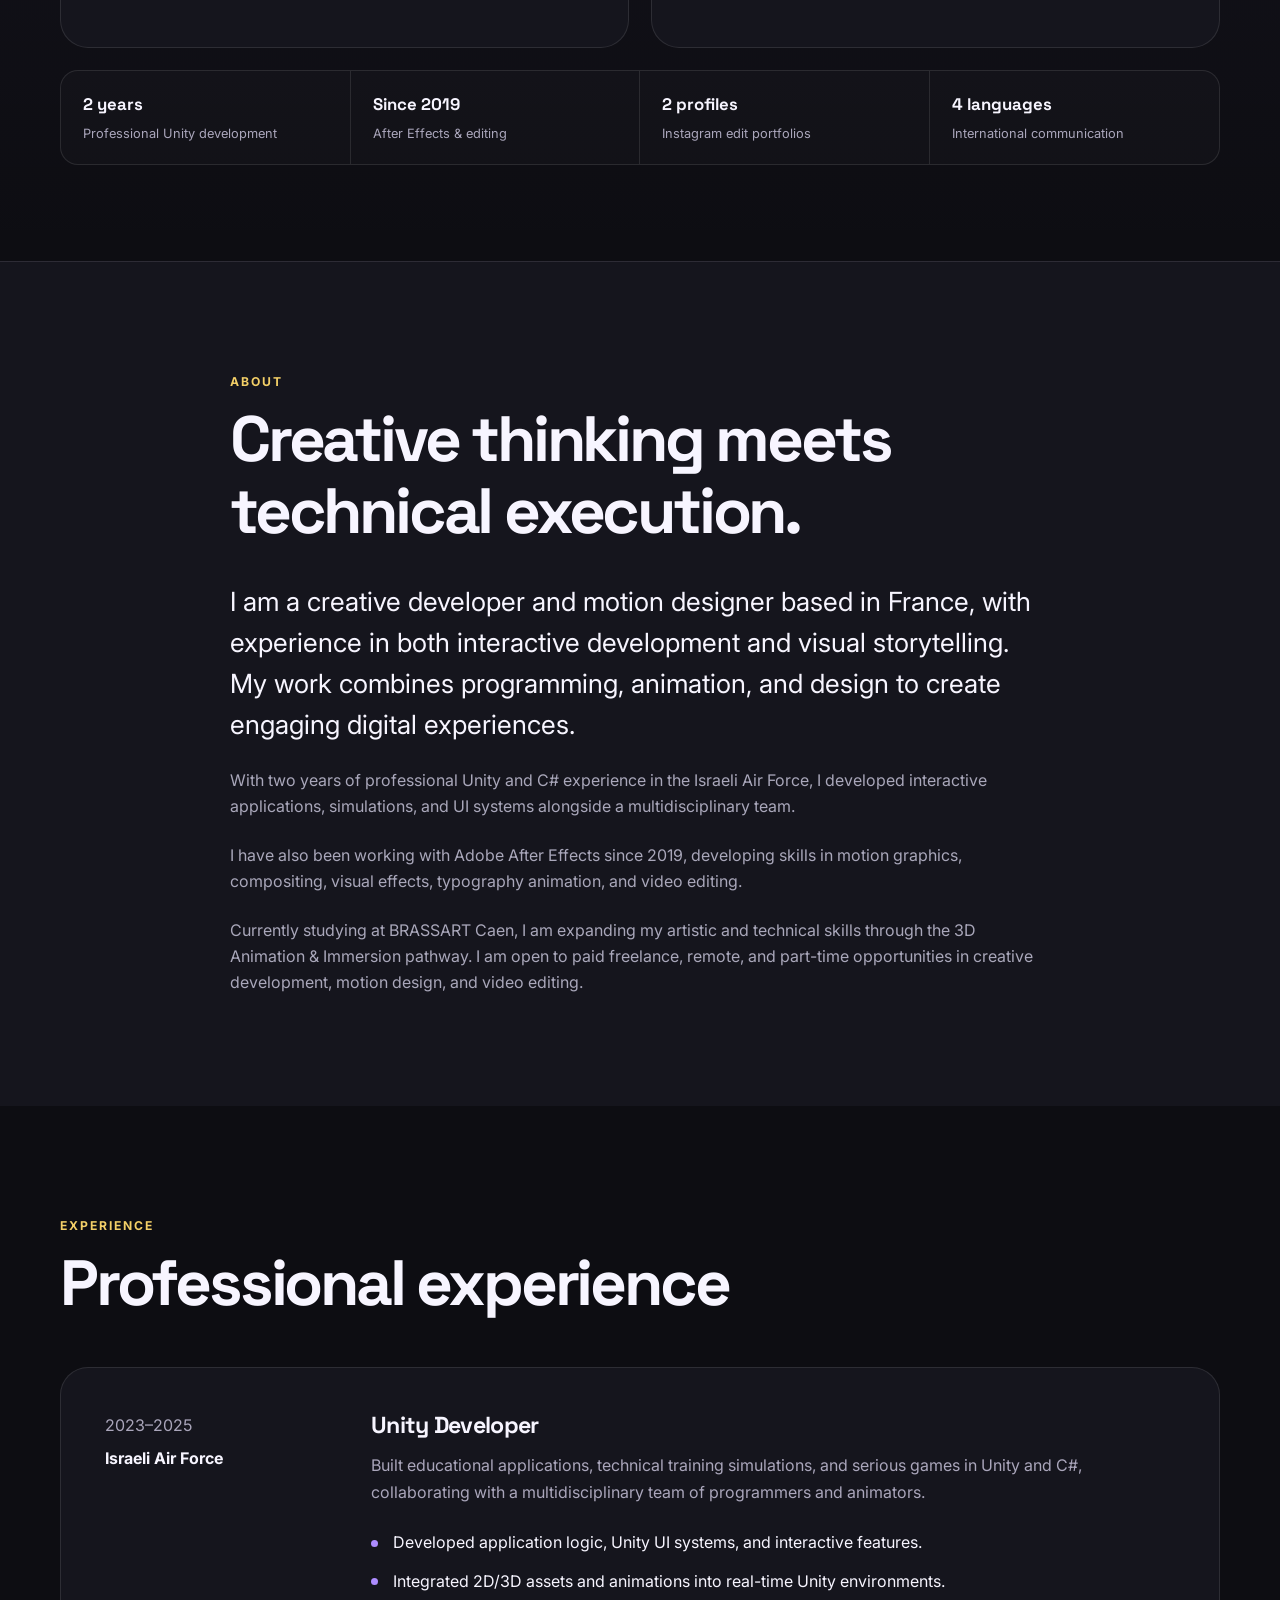
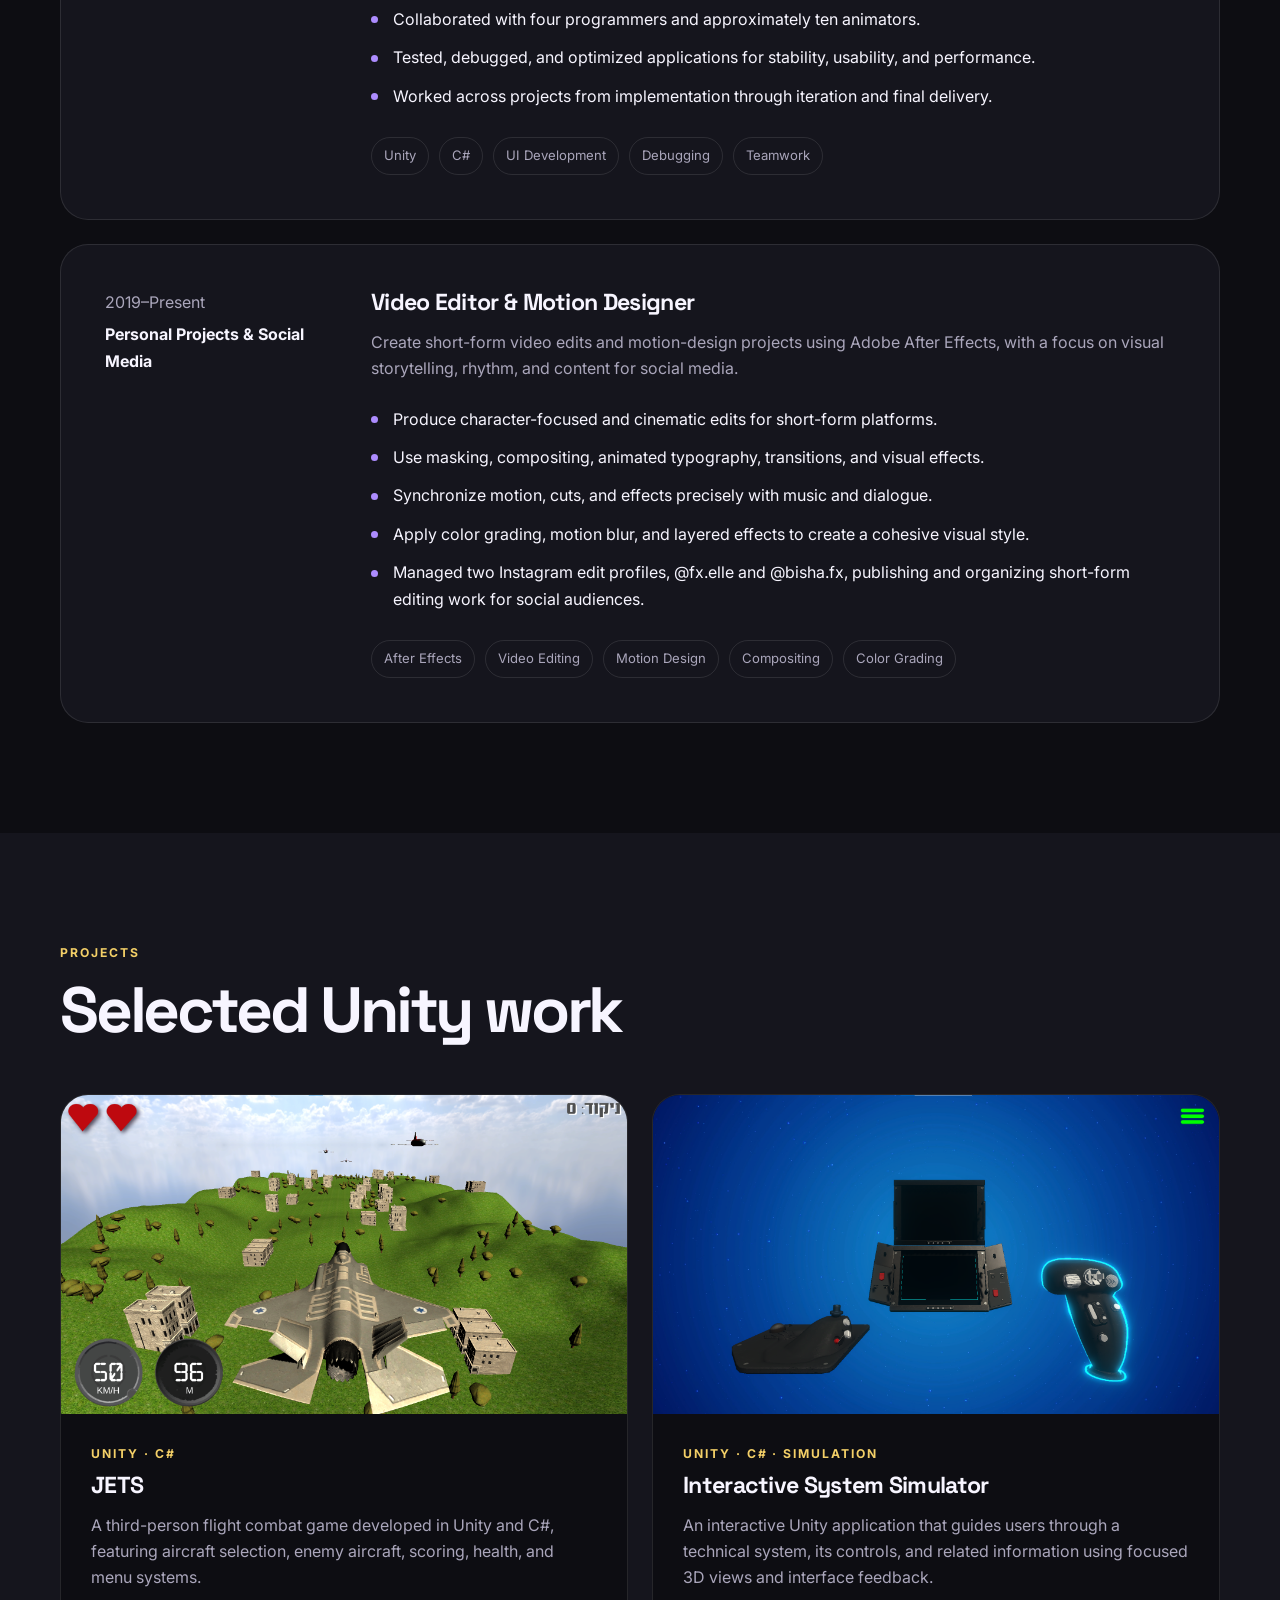
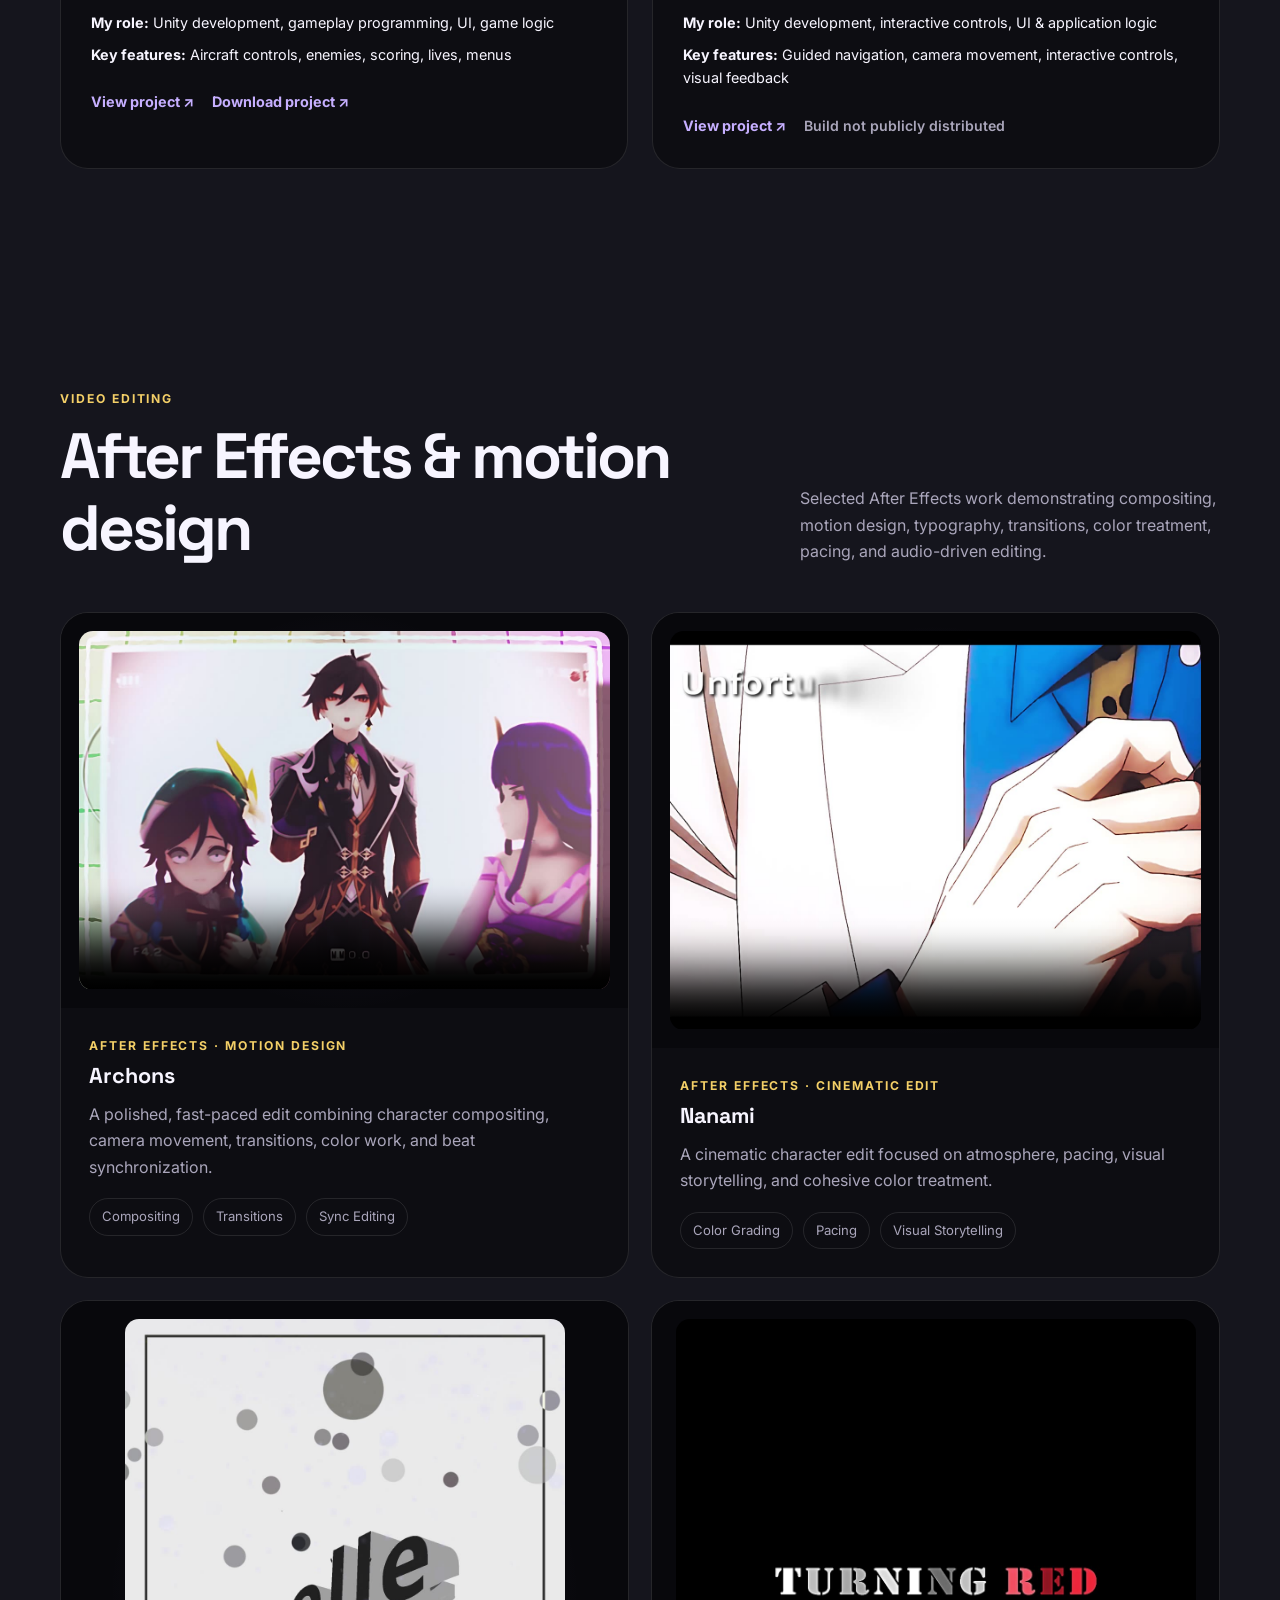
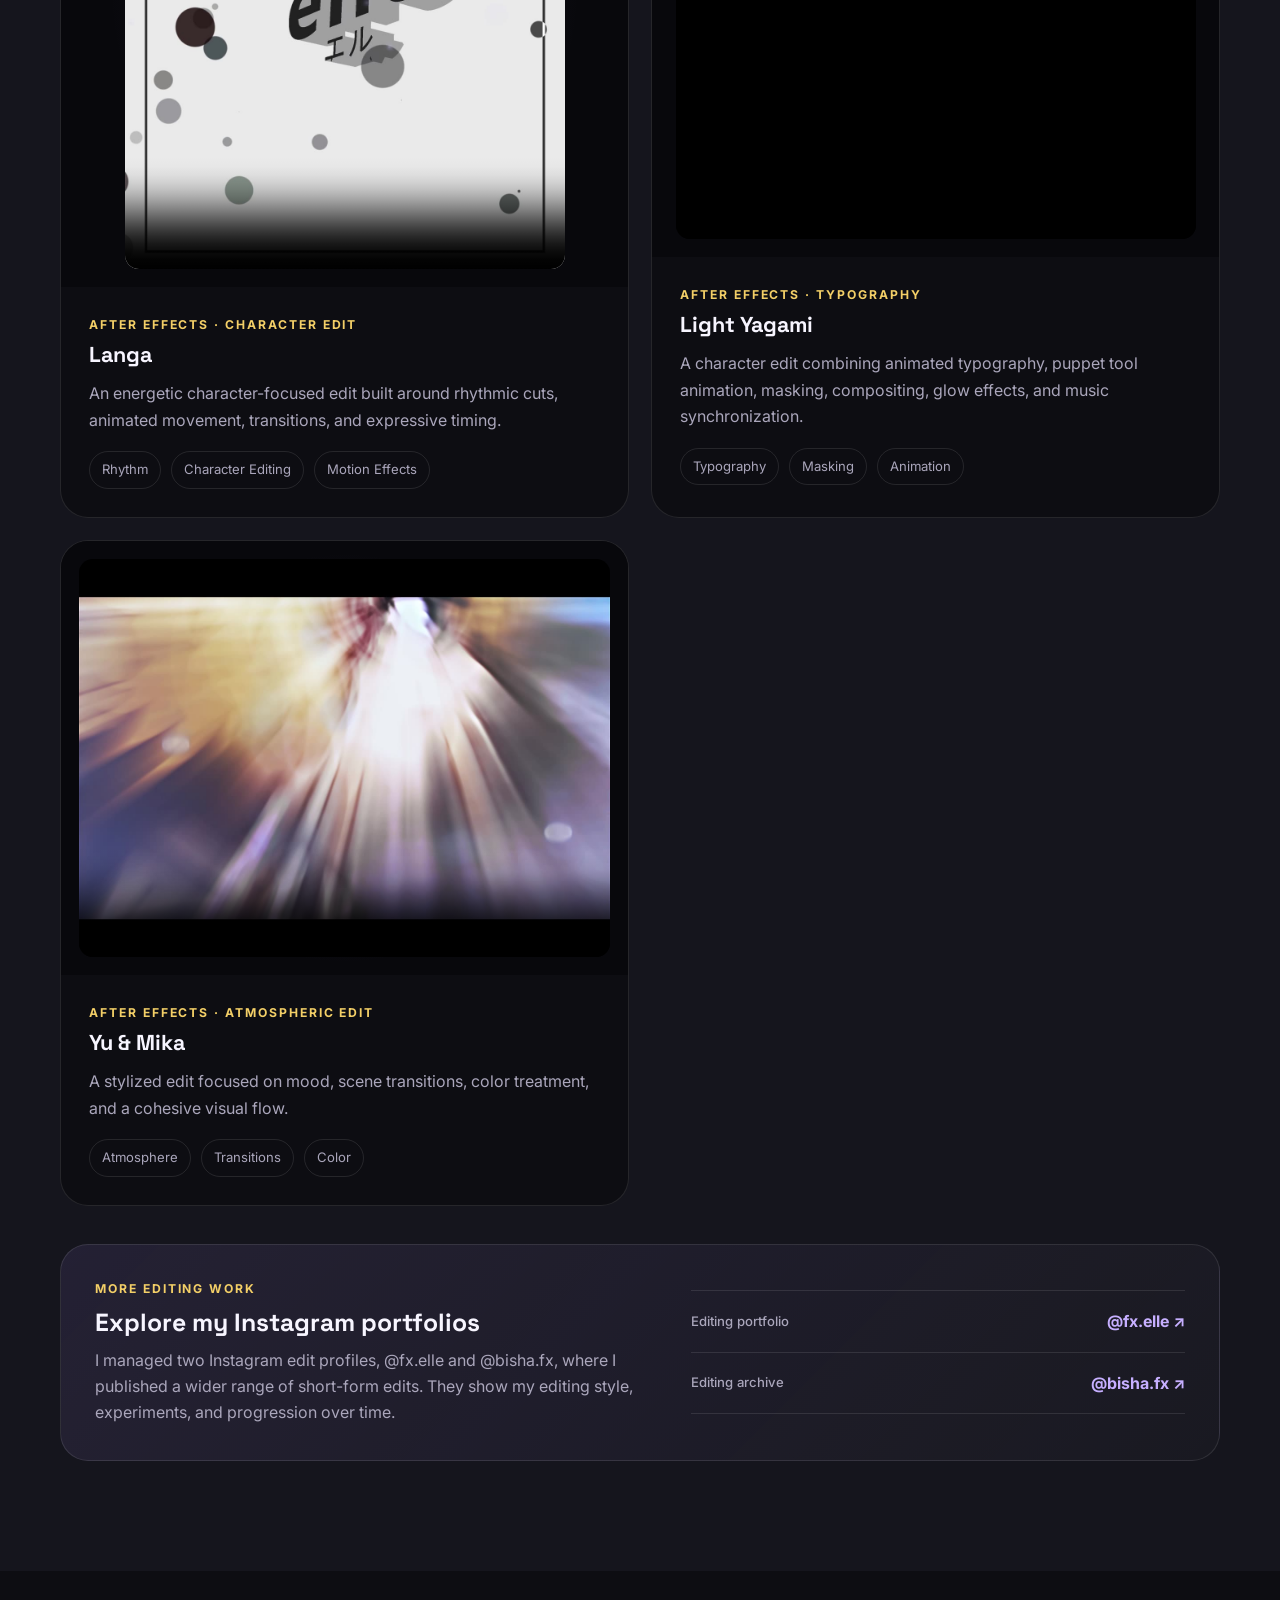
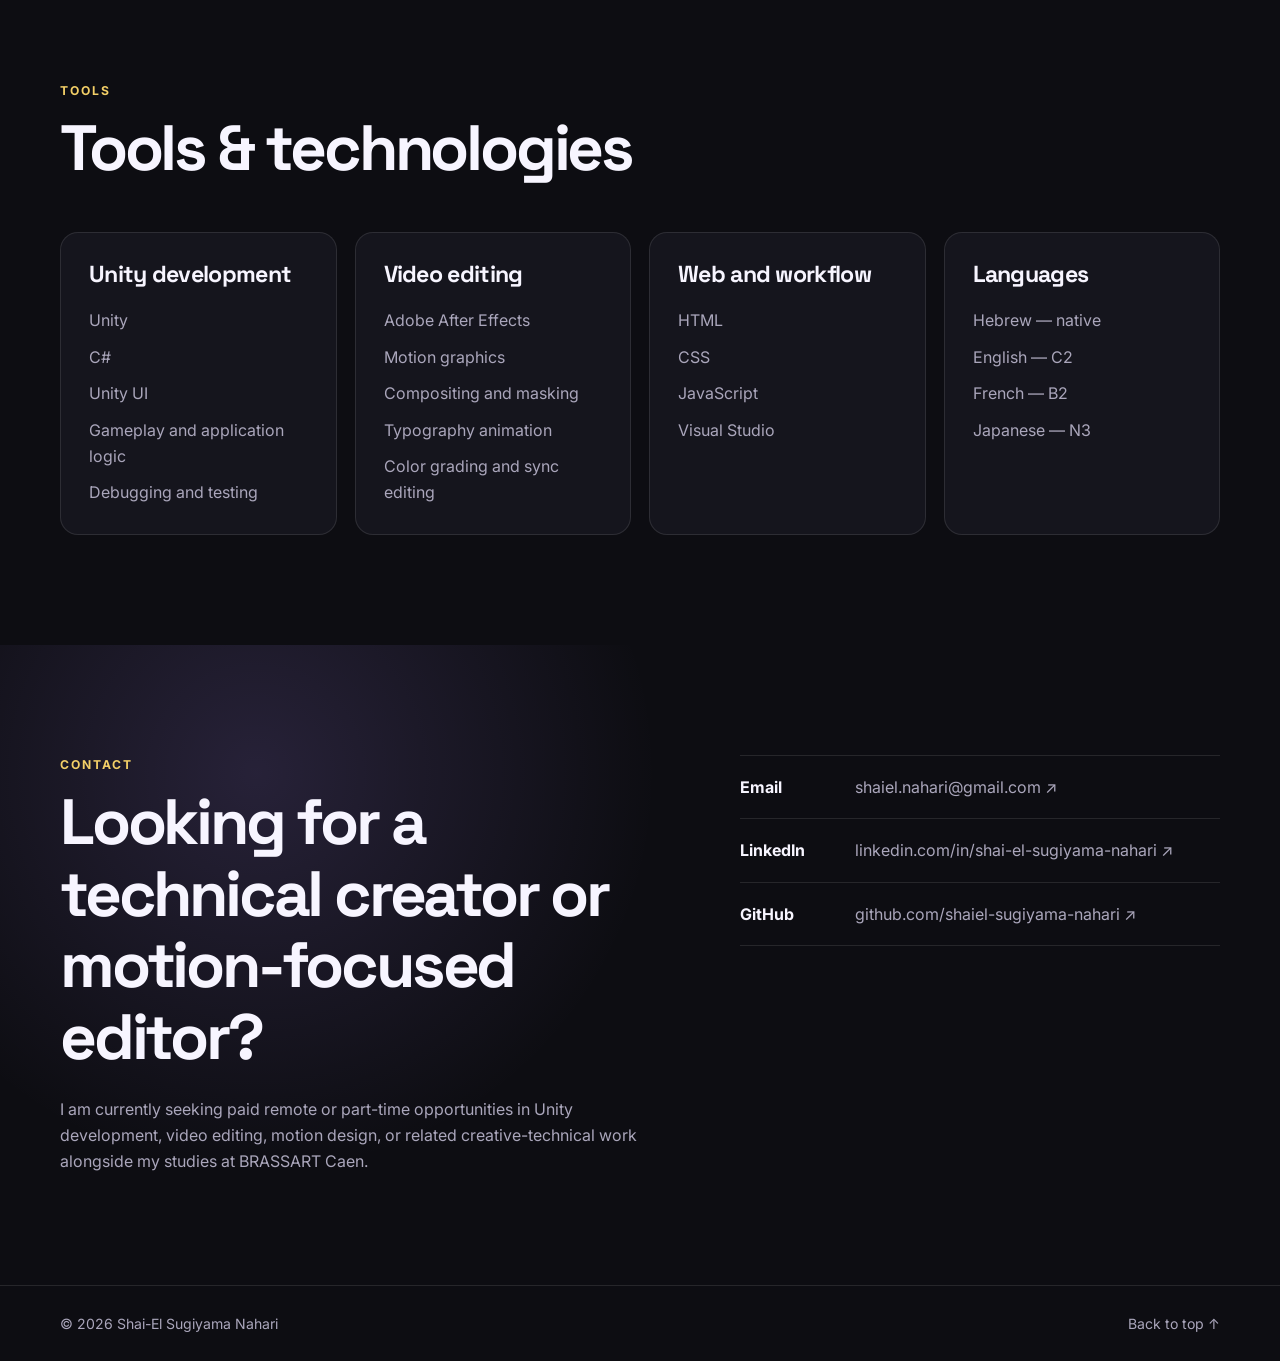
==== commit ef26abeb: "Refactor paragraph styles in index.html Updated paragraph styles for better spacing and color." ====
--- a/index.html
+++ b/index.html
@@ -135,20 +135,20 @@
 
     <h2>Creative thinking meets technical execution.</h2>
 
-    <p class="large-copy" style="margin-bottom: 30px;">
+    <p class="large-copy" style="margin-bottom: 22px;">
       I am a creative developer and motion designer based in France,
       with experience in both interactive development and visual
       storytelling. My work combines programming, animation, and
       design to create engaging digital experiences.
     </p>
 
-    <p style="margin-top: 0; margin-bottom: 22px;">
+    <p style="margin-top: 22px; margin-bottom: 22px; color: #a9a7ba;">
       With two years of professional Unity and C# experience in
       the Israeli Air Force, I developed interactive applications,
       simulations, and UI systems alongside a multidisciplinary team.
     </p>
 
-    <p style="margin-top: 0; margin-bottom: 30px;">
+    <p style="margin-top: 0; margin-bottom: 22px; color: #a9a7ba;">
       I have also been working with Adobe After Effects since 2019,
       developing skills in motion graphics, compositing, visual
       effects, typography animation, and video editing.
